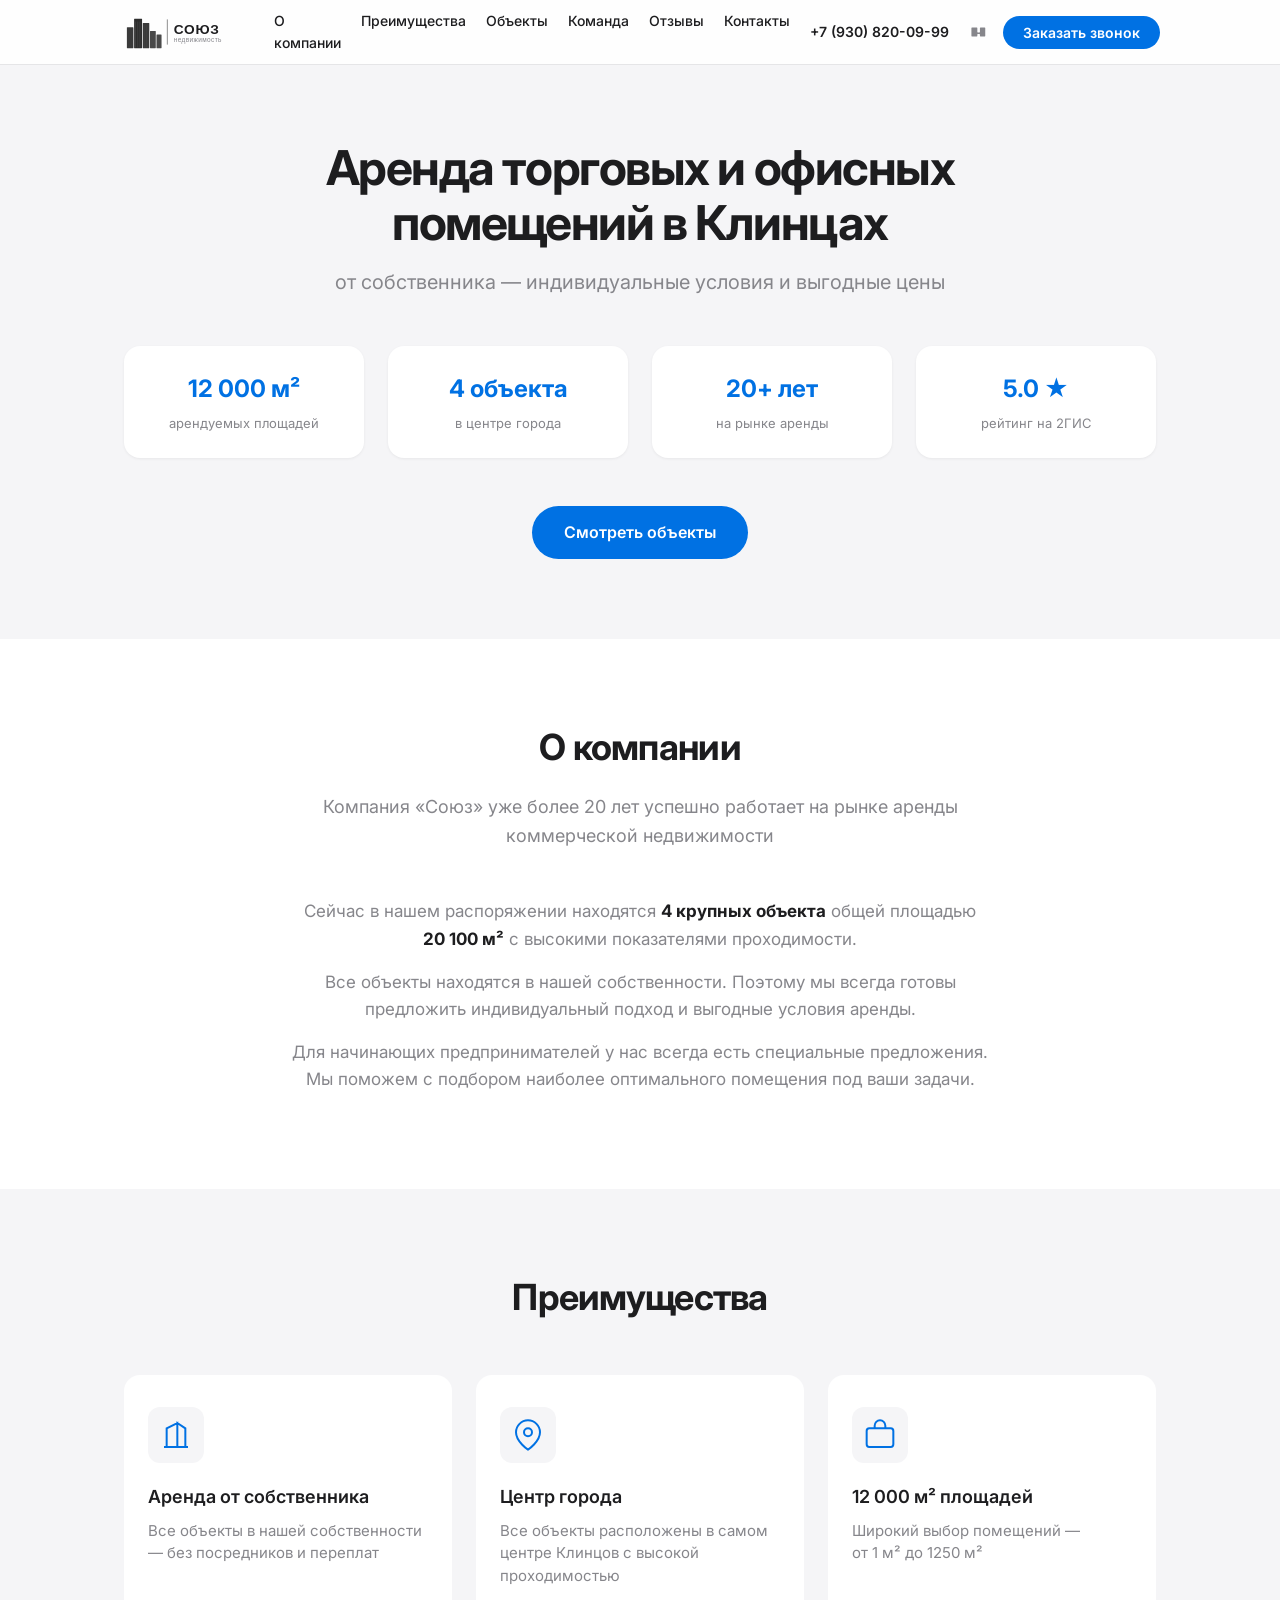
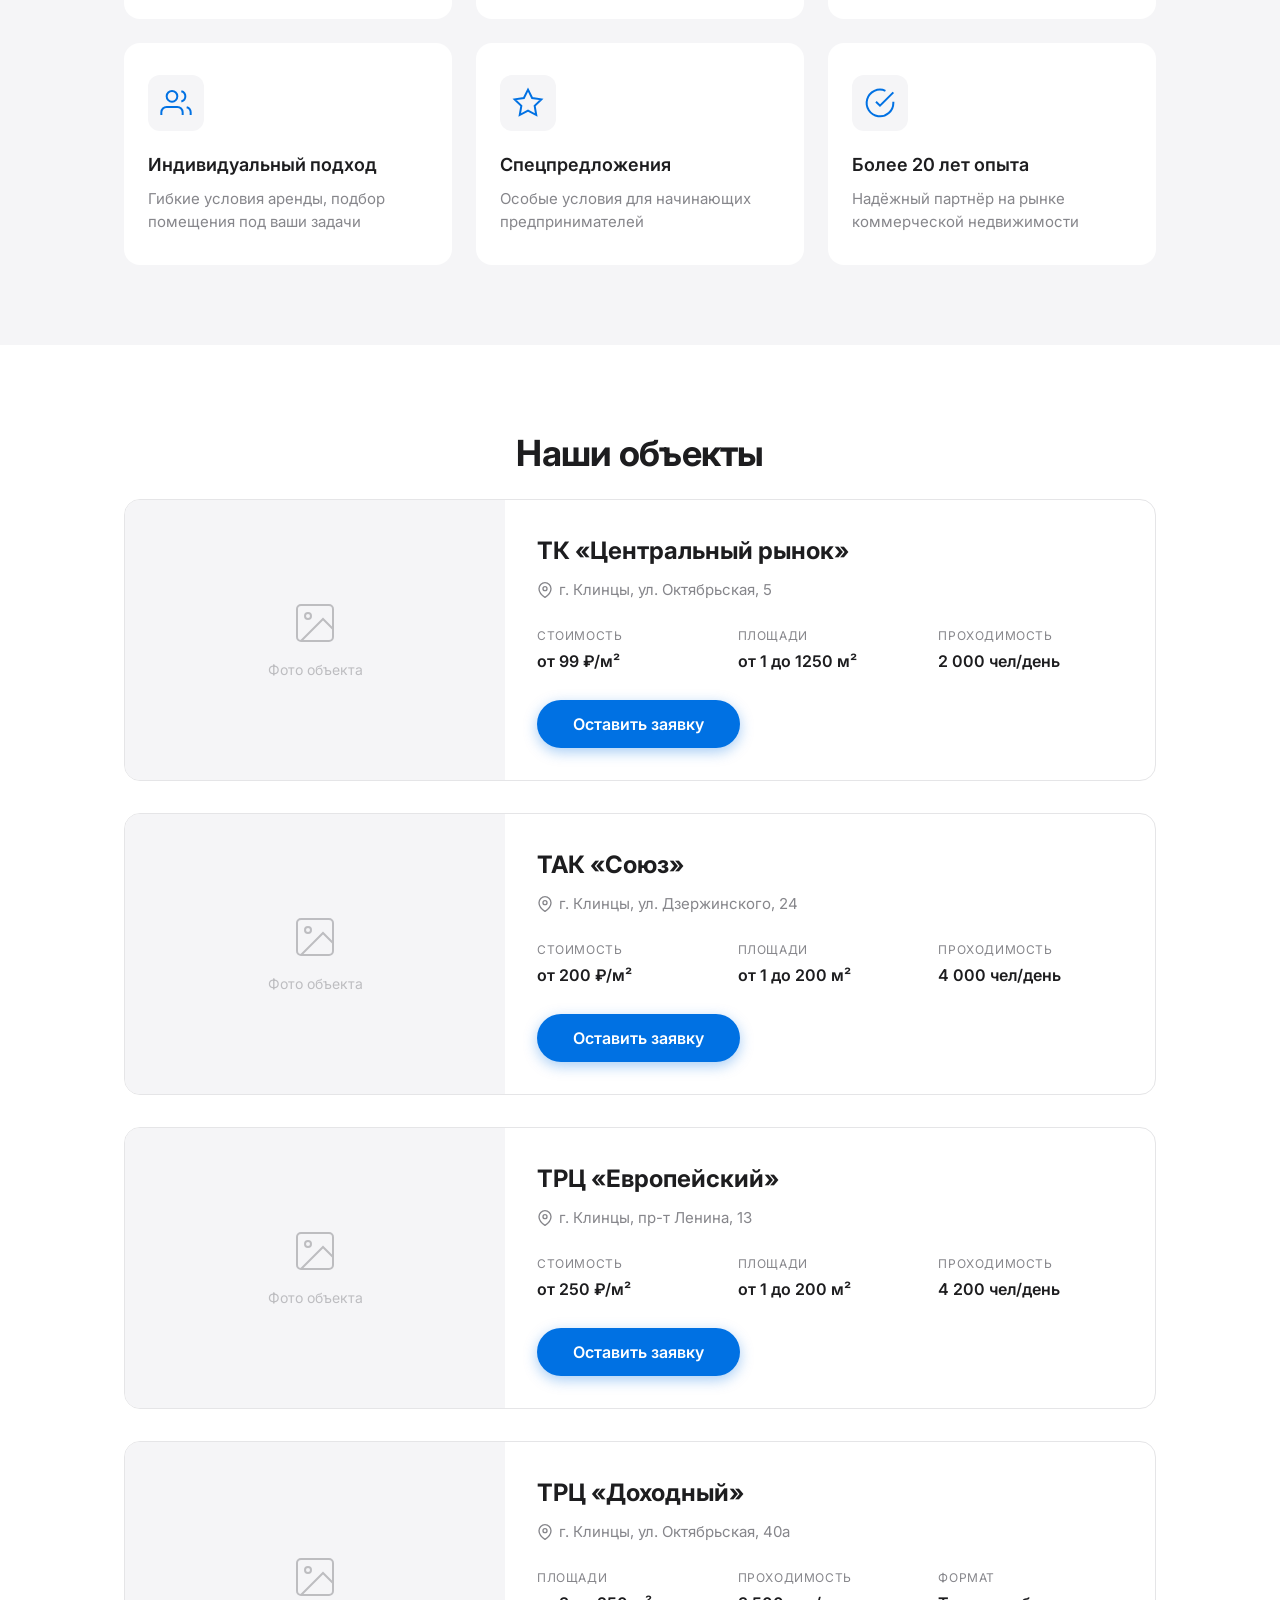
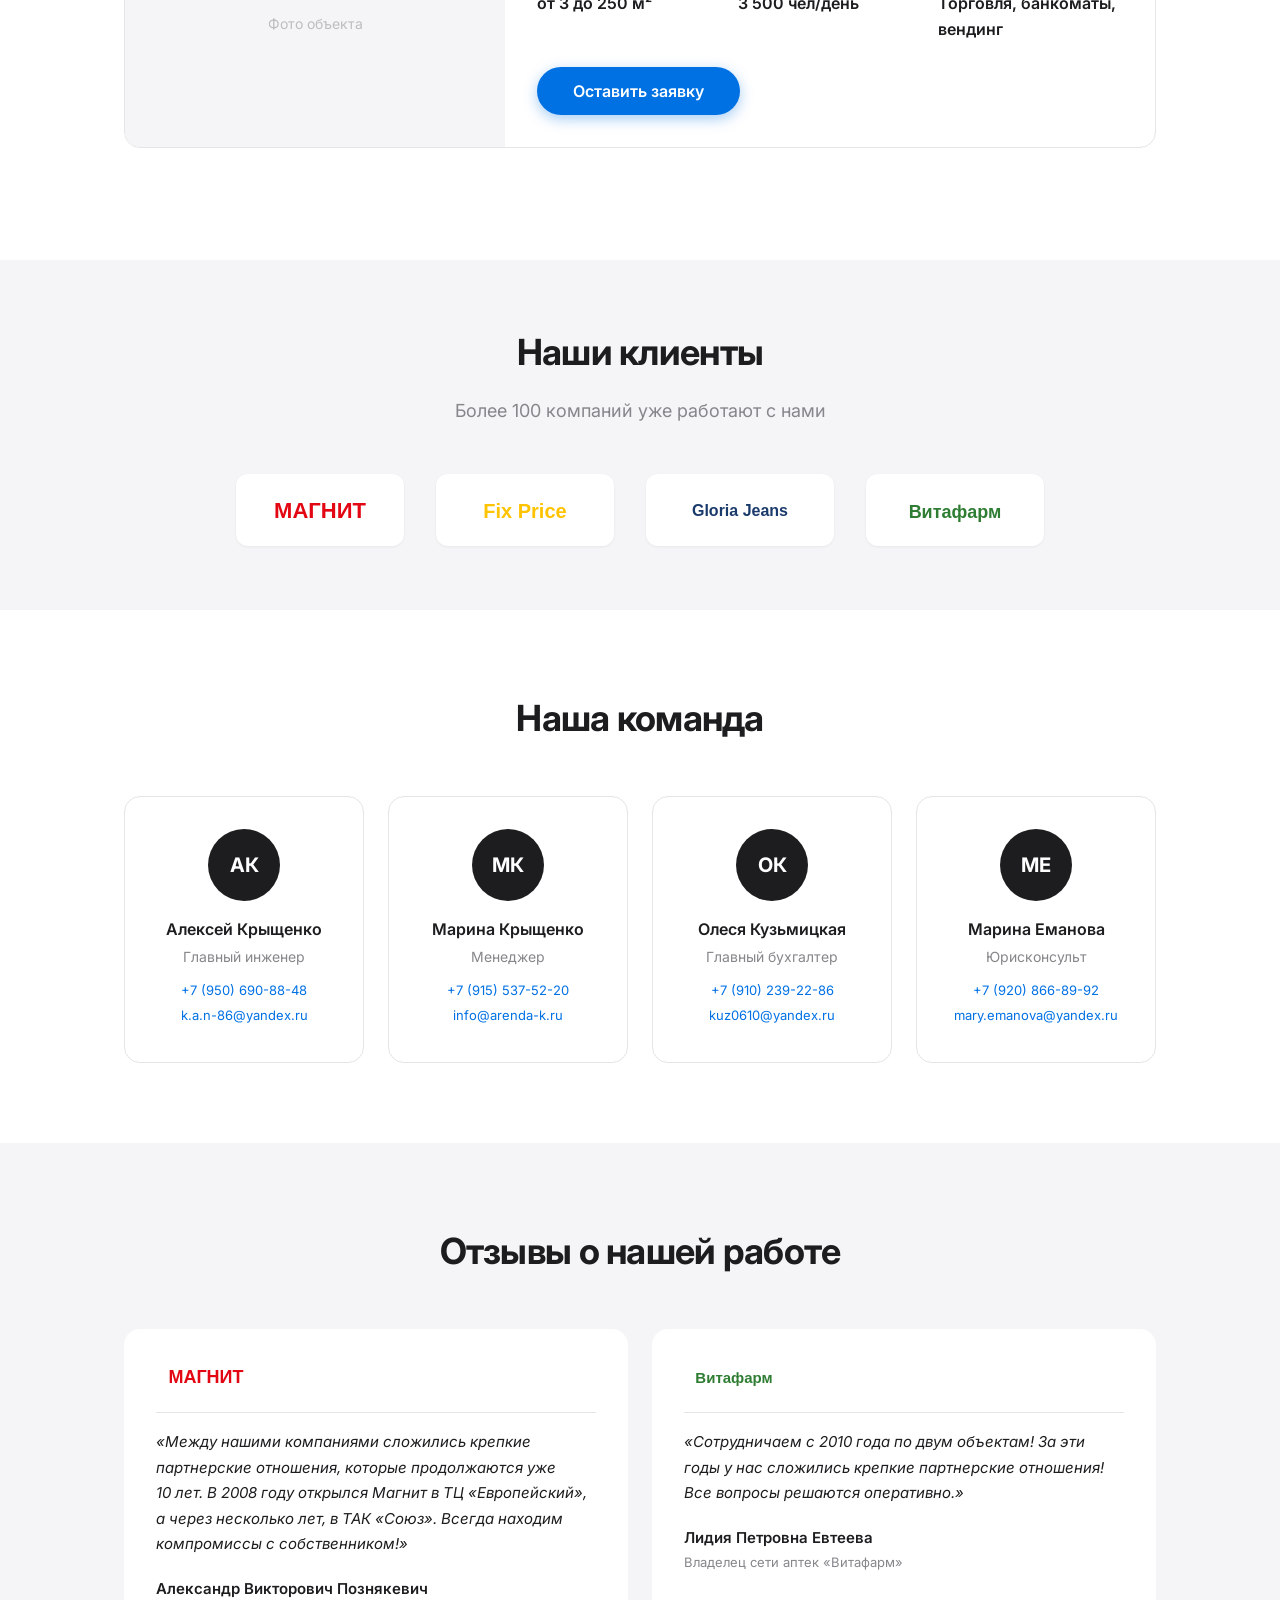
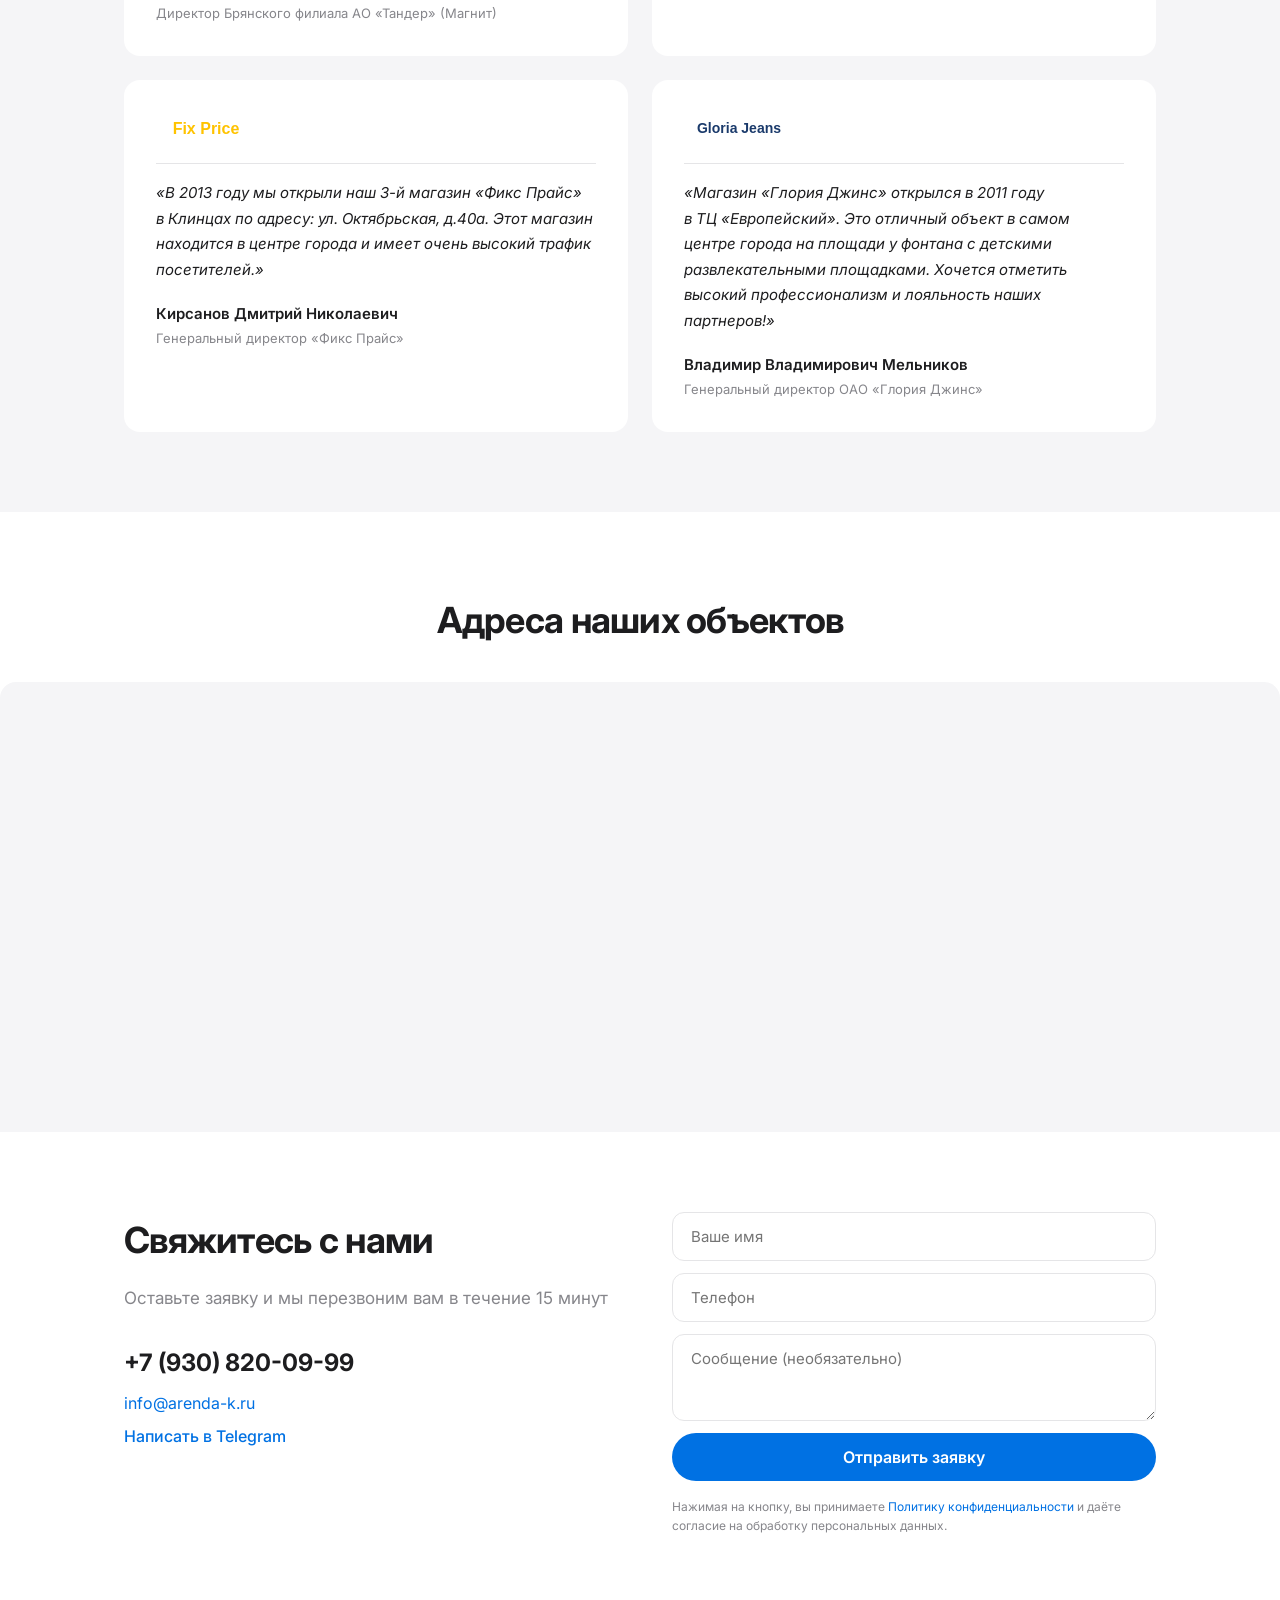
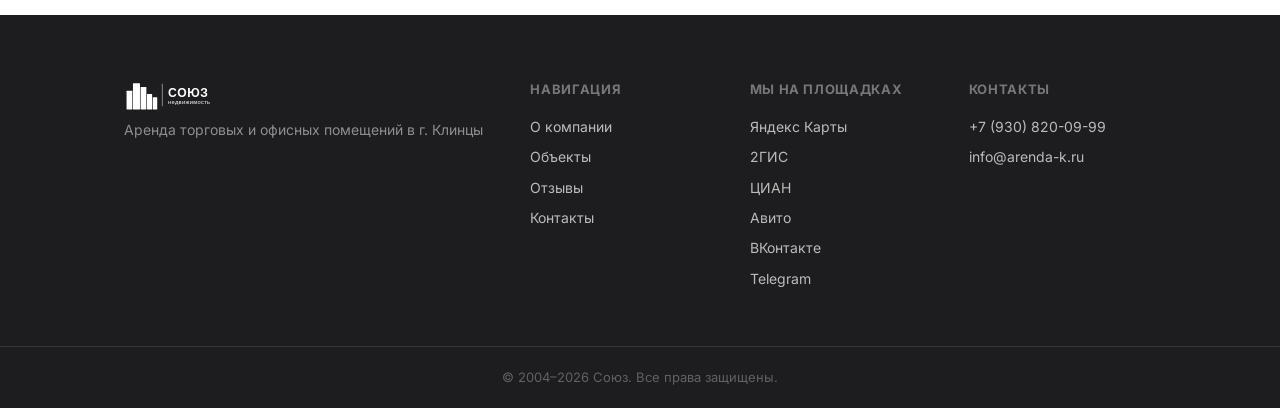
==== index.html @ e0d15d2a "Major update: logo, Apple blue theme, 20+ years, company logos, VK header - Replace text logo with S" ====
<!DOCTYPE html>
<html lang="ru">
<head>
    <meta charset="UTF-8">
    <meta name="viewport" content="width=device-width, initial-scale=1.0">
    <title>Союз — Аренда торговых и офисных помещений в Клинцах</title>
    <meta name="description" content="Аренда торговых и офисных помещений в Клинцах от собственника. 4 объекта в центре города, 12 000 м² площадей, более 20 лет на рынке. Индивидуальные условия.">
    <meta name="keywords" content="аренда помещений Клинцы, торговые площади Клинцы, офисные помещения Клинцы, аренда от собственника Клинцы, коммерческая недвижимость Клинцы, ТРЦ Европейский, ТАК Союз">
    <meta name="robots" content="index, follow">
    <link rel="canonical" href="https://arenda-klintsy.ru/">
    <meta name="geo.region" content="RU-BRY">
    <meta name="geo.placename" content="Клинцы">

    <!-- Open Graph -->
    <meta property="og:type" content="website">
    <meta property="og:title" content="Союз — Аренда торговых и офисных помещений в Клинцах">
    <meta property="og:description" content="Аренда торговых и офисных помещений от собственника. 4 объекта в центре Клинцов, 12 000 м² площадей.">
    <meta property="og:url" content="https://arenda-klintsy.ru/">
    <meta property="og:locale" content="ru_RU">
    <meta property="og:site_name" content="Союз">

    <!-- Yandex verification placeholder -->
    <!-- <meta name="yandex-verification" content="YOUR_CODE_HERE"> -->

    <!-- Fonts -->
    <link rel="preconnect" href="https://fonts.googleapis.com">
    <link rel="preconnect" href="https://fonts.gstatic.com" crossorigin>
    <link href="https://fonts.googleapis.com/css2?family=Inter:wght@400;500;600&display=swap" rel="stylesheet">

    <link rel="stylesheet" href="css/style.css">

    <!-- JSON-LD Structured Data -->
    <script type="application/ld+json">
    {
        "@context": "https://schema.org",
        "@type": "RealEstateAgent",
        "name": "Союз",
        "description": "Аренда торговых и офисных помещений в Клинцах от собственника. 4 объекта в центре города общей площадью 20 100 м².",
        "url": "https://arenda-klintsy.ru",
        "telephone": "+7-930-820-09-99",
        "email": "info@arenda-k.ru",
        "address": {
            "@type": "PostalAddress",
            "streetAddress": "ул. Дзержинского, 34",
            "addressLocality": "Клинцы",
            "addressRegion": "Брянская область",
            "postalCode": "243140",
            "addressCountry": "RU"
        },
        "geo": {
            "@type": "GeoCoordinates",
            "latitude": "52.758078",
            "longitude": "32.250803"
        },
        "openingHoursSpecification": {
            "@type": "OpeningHoursSpecification",
            "dayOfWeek": ["Monday", "Tuesday", "Wednesday", "Thursday", "Friday", "Saturday", "Sunday"],
            "opens": "09:00",
            "closes": "21:00"
        },
        "aggregateRating": {
            "@type": "AggregateRating",
            "ratingValue": "4.1",
            "reviewCount": "77",
            "bestRating": "5"
        },
        "sameAs": [
            "https://yandex.com/maps/org/soyuz/26201175291/",
            "https://2gis.ru/klincy/firm/70000001047998834",
            "https://www.cian.ru/company/18791894/",
            "https://vk.com/arenda_klintsy",
            "https://www.instagram.com/klintsy_shoping/",
            "https://t.me/arendaklintsy32"
        ],
        "areaServed": {
            "@type": "City",
            "name": "Клинцы"
        },
        "foundingDate": "2004",
        "numberOfEmployees": {
            "@type": "QuantitativeValue",
            "value": "4"
        }
    }
    </script>
    <script type="application/ld+json">
    [
        {
            "@context": "https://schema.org",
            "@type": "ShoppingCenter",
            "name": "ТК «Центральный рынок»",
            "address": {
                "@type": "PostalAddress",
                "streetAddress": "ул. Октябрьская, 5",
                "addressLocality": "Клинцы",
                "addressRegion": "Брянская область",
                "addressCountry": "RU"
            },
            "floorSize": {
                "@type": "QuantitativeValue",
                "value": "1250",
                "unitCode": "MTK"
            }
        },
        {
            "@context": "https://schema.org",
            "@type": "ShoppingCenter",
            "name": "ТАК «Союз»",
            "address": {
                "@type": "PostalAddress",
                "streetAddress": "ул. Дзержинского, 24",
                "addressLocality": "Клинцы",
                "addressRegion": "Брянская область",
                "addressCountry": "RU"
            },
            "floorSize": {
                "@type": "QuantitativeValue",
                "value": "200",
                "unitCode": "MTK"
            }
        },
        {
            "@context": "https://schema.org",
            "@type": "ShoppingCenter",
            "name": "ТРЦ «Европейский»",
            "address": {
                "@type": "PostalAddress",
                "streetAddress": "пр-т Ленина, 13",
                "addressLocality": "Клинцы",
                "addressRegion": "Брянская область",
                "addressCountry": "RU"
            },
            "floorSize": {
                "@type": "QuantitativeValue",
                "value": "200",
                "unitCode": "MTK"
            }
        },
        {
            "@context": "https://schema.org",
            "@type": "ShoppingCenter",
            "name": "ТРЦ «Доходный»",
            "address": {
                "@type": "PostalAddress",
                "streetAddress": "ул. Октябрьская, 40а",
                "addressLocality": "Клинцы",
                "addressRegion": "Брянская область",
                "addressCountry": "RU"
            }
        }
    ]
    </script>
    <script type="application/ld+json">
    {
        "@context": "https://schema.org",
        "@type": "ItemList",
        "name": "Отзывы клиентов Союз",
        "itemListElement": [
            {
                "@type": "Review",
                "author": {"@type": "Person", "name": "Александр Викторович Познякевич"},
                "reviewBody": "Между нашими компаниями сложились крепкие партнерские отношения, которые продолжаются уже 10 лет.",
                "itemReviewed": {"@type": "LocalBusiness", "name": "Союз"}
            },
            {
                "@type": "Review",
                "author": {"@type": "Person", "name": "Лидия Петровна Евтеева"},
                "reviewBody": "Сотрудничаем с 2010 года по двум объектам! За эти годы у нас сложились крепкие партнерские отношения!",
                "itemReviewed": {"@type": "LocalBusiness", "name": "Союз"}
            },
            {
                "@type": "Review",
                "author": {"@type": "Person", "name": "Кирсанов Дмитрий Николаевич"},
                "reviewBody": "Этот магазин находится в центре города и имеет очень высокий трафик посетителей.",
                "itemReviewed": {"@type": "LocalBusiness", "name": "Союз"}
            },
            {
                "@type": "Review",
                "author": {"@type": "Person", "name": "Владимир Владимирович Мельников"},
                "reviewBody": "Хочется отметить высокий профессионализм и лояльность наших партнеров!",
                "itemReviewed": {"@type": "LocalBusiness", "name": "Союз"}
            }
        ]
    }
    </script>
</head>
<body>

    <!-- Header -->
    <header class="header" id="header">
        <div class="container header__inner">
            <a href="#" class="header__logo">
                <img src="images/logo.svg" alt="Союз Недвижимость — аренда помещений в Клинцах" class="header__logo-img">
            </a>
            <nav class="header__nav" id="nav">
                <a href="#about" class="nav-link">О компании</a>
                <a href="#advantages" class="nav-link">Преимущества</a>
                <a href="#properties" class="nav-link">Объекты</a>
                <a href="#team" class="nav-link">Команда</a>
                <a href="#reviews" class="nav-link">Отзывы</a>
                <a href="#contact" class="nav-link">Контакты</a>
            </nav>
            <div class="header__actions">
                <a href="tel:+79308200999" class="header__phone">+7 (930) 820-09-99</a>
                <a href="https://vk.com/arenda_klintsy" target="_blank" rel="noopener" class="header__social" aria-label="ВКонтакте">
                    <svg width="22" height="22" viewBox="0 0 24 24" fill="currentColor"><path d="M21.547 7H16.86c-.312 0-.577.237-.577.547v4.456c0 .31-.238.547-.548.547h-1.734c-.31 0-.548-.237-.548-.547V7.547c0-.31-.236-.547-.547-.547H7.547C7.236 7 7 7.237 7 7.547v8.906c0 .31.236.547.547.547h5.36c.31 0 .547-.237.547-.547v-1.734c0-.31.238-.548.548-.548h1.734c.31 0 .548.238.548.548v1.734c0 .31.237.547.547.547h4.716c.31 0 .547-.237.547-.547V7.547c0-.31-.237-.547-.547-.547z"/></svg>
                </a>
                <button class="btn btn--primary btn--sm" id="callbackBtn">Заказать звонок</button>
            </div>
            <button class="header__burger" id="burger" aria-label="Меню">
                <span></span>
                <span></span>
                <span></span>
            </button>
        </div>
    </header>

    <!-- Hero -->
    <section class="hero">
        <div class="container">
            <h1 class="hero__title">Аренда торговых и&nbsp;офисных помещений в&nbsp;Клинцах</h1>
            <p class="hero__subtitle">от собственника — индивидуальные условия и&nbsp;выгодные цены</p>
            <div class="hero__stats">
                <div class="stat">
                    <span class="stat__value">12 000 м²</span>
                    <span class="stat__label">арендуемых площадей</span>
                </div>
                <div class="stat">
                    <span class="stat__value">4 объекта</span>
                    <span class="stat__label">в центре города</span>
                </div>
                <div class="stat">
                    <span class="stat__value">20+ лет</span>
                    <span class="stat__label">на рынке аренды</span>
                </div>
                <div class="stat">
                    <span class="stat__value">5.0 ★</span>
                    <span class="stat__label">рейтинг на 2ГИС</span>
                </div>
            </div>
            <a href="#properties" class="btn btn--primary btn--lg">Смотреть объекты</a>
        </div>
    </section>

    <!-- About -->
    <section class="about" id="about">
        <div class="container">
            <div class="section-header">
                <h2 class="section-title">О компании</h2>
                <p class="section-subtitle">Компания «Союз» уже более 20&nbsp;лет успешно работает на&nbsp;рынке аренды коммерческой недвижимости</p>
            </div>
            <div class="about__content">
                <div class="about__text">
                    <p>Сейчас в&nbsp;нашем распоряжении находятся <strong>4&nbsp;крупных объекта</strong> общей площадью <strong>20&nbsp;100&nbsp;м²</strong> с&nbsp;высокими показателями проходимости.</p>
                    <p>Все объекты находятся в&nbsp;нашей собственности. Поэтому мы&nbsp;всегда готовы предложить индивидуальный подход и&nbsp;выгодные условия аренды.</p>
                    <p>Для начинающих предпринимателей у&nbsp;нас всегда есть специальные предложения. Мы&nbsp;поможем с&nbsp;подбором наиболее оптимального помещения под ваши задачи.</p>
                </div>
            </div>
        </div>
    </section>

    <!-- Advantages -->
    <section class="advantages" id="advantages">
        <div class="container">
            <h2 class="section-title">Преимущества</h2>
            <div class="advantages__grid">
                <div class="advantage-card fade-in">
                    <div class="advantage-card__icon">
                        <svg width="32" height="32" viewBox="0 0 24 24" fill="none" stroke="currentColor" stroke-width="1.5"><path d="M3 21h18M5 21V7l8-4v18M13 21V3l6 4v14M9 9h.01M9 13h.01M9 17h.01M17 9h.01M17 13h.01M17 17h.01"/></svg>
                    </div>
                    <h3>Аренда от собственника</h3>
                    <p>Все объекты в&nbsp;нашей собственности — без&nbsp;посредников и&nbsp;переплат</p>
                </div>
                <div class="advantage-card fade-in">
                    <div class="advantage-card__icon">
                        <svg width="32" height="32" viewBox="0 0 24 24" fill="none" stroke="currentColor" stroke-width="1.5"><path d="M21 10c0 7-9 13-9 13s-9-6-9-13a9 9 0 0118 0z"/><circle cx="12" cy="10" r="3"/></svg>
                    </div>
                    <h3>Центр города</h3>
                    <p>Все объекты расположены в&nbsp;самом центре Клинцов с&nbsp;высокой проходимостью</p>
                </div>
                <div class="advantage-card fade-in">
                    <div class="advantage-card__icon">
                        <svg width="32" height="32" viewBox="0 0 24 24" fill="none" stroke="currentColor" stroke-width="1.5"><rect x="2" y="7" width="20" height="14" rx="2"/><path d="M16 7V5a4 4 0 00-8 0v2"/></svg>
                    </div>
                    <h3>12 000 м² площадей</h3>
                    <p>Широкий выбор помещений — от&nbsp;1&nbsp;м² до&nbsp;1250&nbsp;м²</p>
                </div>
                <div class="advantage-card fade-in">
                    <div class="advantage-card__icon">
                        <svg width="32" height="32" viewBox="0 0 24 24" fill="none" stroke="currentColor" stroke-width="1.5"><path d="M17 21v-2a4 4 0 00-4-4H5a4 4 0 00-4 4v2"/><circle cx="9" cy="7" r="4"/><path d="M23 21v-2a4 4 0 00-3-3.87M16 3.13a4 4 0 010 7.75"/></svg>
                    </div>
                    <h3>Индивидуальный подход</h3>
                    <p>Гибкие условия аренды, подбор помещения под ваши задачи</p>
                </div>
                <div class="advantage-card fade-in">
                    <div class="advantage-card__icon">
                        <svg width="32" height="32" viewBox="0 0 24 24" fill="none" stroke="currentColor" stroke-width="1.5"><path d="M12 2l3.09 6.26L22 9.27l-5 4.87 1.18 6.88L12 17.77l-6.18 3.25L7 14.14 2 9.27l6.91-1.01L12 2z"/></svg>
                    </div>
                    <h3>Спецпредложения</h3>
                    <p>Особые условия для начинающих предпринимателей</p>
                </div>
                <div class="advantage-card fade-in">
                    <div class="advantage-card__icon">
                        <svg width="32" height="32" viewBox="0 0 24 24" fill="none" stroke="currentColor" stroke-width="1.5"><path d="M22 11.08V12a10 10 0 11-5.93-9.14"/><polyline points="22 4 12 14.01 9 11.01"/></svg>
                    </div>
                    <h3>Более 20 лет опыта</h3>
                    <p>Надёжный партнёр на&nbsp;рынке коммерческой недвижимости</p>
                </div>
            </div>
        </div>
    </section>

    <!-- Properties -->
    <section class="properties" id="properties">
        <div class="container">
            <h2 class="section-title">Наши объекты</h2>

            <!-- Property 1 -->
            <article class="property-card fade-in">
                <div class="property-card__image">
                    <div class="property-card__placeholder">
                        <svg width="48" height="48" viewBox="0 0 24 24" fill="none" stroke="currentColor" stroke-width="1"><rect x="3" y="3" width="18" height="18" rx="2"/><circle cx="8.5" cy="8.5" r="1.5"/><path d="M21 15l-5-5L5 21"/></svg>
                        <span>Фото объекта</span>
                    </div>
                </div>
                <div class="property-card__info">
                    <h3 class="property-card__name">ТК «Центральный рынок»</h3>
                    <p class="property-card__address">
                        <svg width="16" height="16" viewBox="0 0 24 24" fill="none" stroke="currentColor" stroke-width="2"><path d="M21 10c0 7-9 13-9 13s-9-6-9-13a9 9 0 0118 0z"/><circle cx="12" cy="10" r="3"/></svg>
                        г. Клинцы, ул. Октябрьская, 5
                    </p>
                    <div class="property-card__details">
                        <div class="detail">
                            <span class="detail__label">Стоимость</span>
                            <span class="detail__value">от 99 ₽/м²</span>
                        </div>
                        <div class="detail">
                            <span class="detail__label">Площади</span>
                            <span class="detail__value">от 1 до 1250 м²</span>
                        </div>
                        <div class="detail">
                            <span class="detail__label">Проходимость</span>
                            <span class="detail__value">2 000 чел/день</span>
                        </div>
                    </div>
                    <button class="btn btn--primary property-card__btn" data-property="ТК «Центральный рынок»">Оставить заявку</button>
                </div>
            </article>

            <!-- Property 2 -->
            <article class="property-card fade-in">
                <div class="property-card__image">
                    <div class="property-card__placeholder">
                        <svg width="48" height="48" viewBox="0 0 24 24" fill="none" stroke="currentColor" stroke-width="1"><rect x="3" y="3" width="18" height="18" rx="2"/><circle cx="8.5" cy="8.5" r="1.5"/><path d="M21 15l-5-5L5 21"/></svg>
                        <span>Фото объекта</span>
                    </div>
                </div>
                <div class="property-card__info">
                    <h3 class="property-card__name">ТАК «Союз»</h3>
                    <p class="property-card__address">
                        <svg width="16" height="16" viewBox="0 0 24 24" fill="none" stroke="currentColor" stroke-width="2"><path d="M21 10c0 7-9 13-9 13s-9-6-9-13a9 9 0 0118 0z"/><circle cx="12" cy="10" r="3"/></svg>
                        г. Клинцы, ул. Дзержинского, 24
                    </p>
                    <div class="property-card__details">
                        <div class="detail">
                            <span class="detail__label">Стоимость</span>
                            <span class="detail__value">от 200 ₽/м²</span>
                        </div>
                        <div class="detail">
                            <span class="detail__label">Площади</span>
                            <span class="detail__value">от 1 до 200 м²</span>
                        </div>
                        <div class="detail">
                            <span class="detail__label">Проходимость</span>
                            <span class="detail__value">4 000 чел/день</span>
                        </div>
                    </div>
                    <button class="btn btn--primary property-card__btn" data-property="ТАК «Союз»">Оставить заявку</button>
                </div>
            </article>

            <!-- Property 3 -->
            <article class="property-card fade-in">
                <div class="property-card__image">
                    <div class="property-card__placeholder">
                        <svg width="48" height="48" viewBox="0 0 24 24" fill="none" stroke="currentColor" stroke-width="1"><rect x="3" y="3" width="18" height="18" rx="2"/><circle cx="8.5" cy="8.5" r="1.5"/><path d="M21 15l-5-5L5 21"/></svg>
                        <span>Фото объекта</span>
                    </div>
                </div>
                <div class="property-card__info">
                    <h3 class="property-card__name">ТРЦ «Европейский»</h3>
                    <p class="property-card__address">
                        <svg width="16" height="16" viewBox="0 0 24 24" fill="none" stroke="currentColor" stroke-width="2"><path d="M21 10c0 7-9 13-9 13s-9-6-9-13a9 9 0 0118 0z"/><circle cx="12" cy="10" r="3"/></svg>
                        г. Клинцы, пр-т Ленина, 13
                    </p>
                    <div class="property-card__details">
                        <div class="detail">
                            <span class="detail__label">Стоимость</span>
                            <span class="detail__value">от 250 ₽/м²</span>
                        </div>
                        <div class="detail">
                            <span class="detail__label">Площади</span>
                            <span class="detail__value">от 1 до 200 м²</span>
                        </div>
                        <div class="detail">
                            <span class="detail__label">Проходимость</span>
                            <span class="detail__value">4 200 чел/день</span>
                        </div>
                    </div>
                    <button class="btn btn--primary property-card__btn" data-property="ТРЦ «Европейский»">Оставить заявку</button>
                </div>
            </article>

            <!-- Property 4 -->
            <article class="property-card fade-in">
                <div class="property-card__image">
                    <div class="property-card__placeholder">
                        <svg width="48" height="48" viewBox="0 0 24 24" fill="none" stroke="currentColor" stroke-width="1"><rect x="3" y="3" width="18" height="18" rx="2"/><circle cx="8.5" cy="8.5" r="1.5"/><path d="M21 15l-5-5L5 21"/></svg>
                        <span>Фото объекта</span>
                    </div>
                </div>
                <div class="property-card__info">
                    <h3 class="property-card__name">ТРЦ «Доходный»</h3>
                    <p class="property-card__address">
                        <svg width="16" height="16" viewBox="0 0 24 24" fill="none" stroke="currentColor" stroke-width="2"><path d="M21 10c0 7-9 13-9 13s-9-6-9-13a9 9 0 0118 0z"/><circle cx="12" cy="10" r="3"/></svg>
                        г. Клинцы, ул. Октябрьская, 40а
                    </p>
                    <div class="property-card__details">
                        <div class="detail">
                            <span class="detail__label">Площади</span>
                            <span class="detail__value">от 3 до 250 м²</span>
                        </div>
                        <div class="detail">
                            <span class="detail__label">Проходимость</span>
                            <span class="detail__value">3 500 чел/день</span>
                        </div>
                        <div class="detail">
                            <span class="detail__label">Формат</span>
                            <span class="detail__value">Торговля, банкоматы, вендинг</span>
                        </div>
                    </div>
                    <button class="btn btn--primary property-card__btn" data-property="ТРЦ «Доходный»">Оставить заявку</button>
                </div>
            </article>
        </div>
    </section>

    <!-- Clients -->
    <section class="clients">
        <div class="container">
            <h2 class="section-title">Наши клиенты</h2>
            <p class="section-subtitle">Более 100 компаний уже работают с нами</p>
            <div class="clients__logos">
                <div class="client-logo client-logo--magnit">
                    <svg viewBox="0 0 120 40" width="120" height="40"><text x="60" y="28" text-anchor="middle" font-family="Arial, sans-serif" font-size="22" font-weight="900" fill="#e30613">МАГНИТ</text></svg>
                </div>
                <div class="client-logo client-logo--fixprice">
                    <svg viewBox="0 0 130 40" width="130" height="40"><text x="65" y="28" text-anchor="middle" font-family="Arial, sans-serif" font-size="20" font-weight="900" fill="#ffc300">Fix Price</text></svg>
                </div>
                <div class="client-logo client-logo--gloria">
                    <svg viewBox="0 0 140 40" width="140" height="40"><text x="70" y="26" text-anchor="middle" font-family="Arial, sans-serif" font-size="16" font-weight="700" fill="#1a3a6b">Gloria Jeans</text></svg>
                </div>
                <div class="client-logo client-logo--vitafarm">
                    <svg viewBox="0 0 130 40" width="130" height="40"><text x="65" y="28" text-anchor="middle" font-family="Arial, sans-serif" font-size="18" font-weight="700" fill="#2e7d32">Витафарм</text></svg>
                </div>
            </div>
        </div>
    </section>

    <!-- Team -->
    <section class="team" id="team">
        <div class="container">
            <h2 class="section-title">Наша команда</h2>
            <div class="team__grid">
                <div class="team-card fade-in">
                    <div class="team-card__avatar">АК</div>
                    <h3 class="team-card__name">Алексей Крыщенко</h3>
                    <p class="team-card__role">Главный инженер</p>
                    <a href="tel:+79506908848" class="team-card__phone">+7 (950) 690-88-48</a>
                    <a href="mailto:k.a.n-86@yandex.ru" class="team-card__email">k.a.n-86@yandex.ru</a>
                </div>
                <div class="team-card fade-in">
                    <div class="team-card__avatar">МК</div>
                    <h3 class="team-card__name">Марина Крыщенко</h3>
                    <p class="team-card__role">Менеджер</p>
                    <a href="tel:+79155375220" class="team-card__phone">+7 (915) 537-52-20</a>
                    <a href="mailto:info@arenda-k.ru" class="team-card__email">info@arenda-k.ru</a>
                </div>
                <div class="team-card fade-in">
                    <div class="team-card__avatar">ОК</div>
                    <h3 class="team-card__name">Олеся Кузьмицкая</h3>
                    <p class="team-card__role">Главный бухгалтер</p>
                    <a href="tel:+79102392286" class="team-card__phone">+7 (910) 239-22-86</a>
                    <a href="mailto:kuz0610@yandex.ru" class="team-card__email">kuz0610@yandex.ru</a>
                </div>
                <div class="team-card fade-in">
                    <div class="team-card__avatar">МЕ</div>
                    <h3 class="team-card__name">Марина Еманова</h3>
                    <p class="team-card__role">Юрисконсульт</p>
                    <a href="tel:+79208668992" class="team-card__phone">+7 (920) 866-89-92</a>
                    <a href="mailto:mary.emanova@yandex.ru" class="team-card__email">mary.emanova@yandex.ru</a>
                </div>
            </div>
        </div>
    </section>

    <!-- Reviews -->
    <section class="reviews" id="reviews">
        <div class="container">
            <h2 class="section-title">Отзывы о нашей работе</h2>
            <div class="reviews__grid">
                <blockquote class="review-card fade-in">
                    <div class="review-card__company">
                        <svg viewBox="0 0 100 28" width="100" height="28"><text x="50" y="22" text-anchor="middle" font-family="Arial, sans-serif" font-size="18" font-weight="900" fill="#e30613">МАГНИТ</text></svg>
                    </div>
                    <p class="review-card__text">&laquo;Между нашими компаниями сложились крепкие партнерские отношения, которые продолжаются уже 10&nbsp;лет. В&nbsp;2008&nbsp;году открылся Магнит в&nbsp;ТЦ&nbsp;«Европейский», а&nbsp;через несколько лет, в&nbsp;ТАК&nbsp;«Союз». Всегда находим компромиссы с&nbsp;собственником!&raquo;</p>
                    <footer class="review-card__author">
                        <cite class="review-card__name">Александр Викторович Познякевич</cite>
                        <span class="review-card__position">Директор Брянского филиала АО «Тандер» (Магнит)</span>
                    </footer>
                </blockquote>
                <blockquote class="review-card fade-in">
                    <div class="review-card__company">
                        <svg viewBox="0 0 100 28" width="100" height="28"><text x="50" y="22" text-anchor="middle" font-family="Arial, sans-serif" font-size="15" font-weight="700" fill="#2e7d32">Витафарм</text></svg>
                    </div>
                    <p class="review-card__text">&laquo;Сотрудничаем с&nbsp;2010&nbsp;года по&nbsp;двум объектам! За&nbsp;эти годы у&nbsp;нас сложились крепкие партнерские отношения! Все вопросы решаются оперативно.&raquo;</p>
                    <footer class="review-card__author">
                        <cite class="review-card__name">Лидия Петровна Евтеева</cite>
                        <span class="review-card__position">Владелец сети аптек «Витафарм»</span>
                    </footer>
                </blockquote>
                <blockquote class="review-card fade-in">
                    <div class="review-card__company">
                        <svg viewBox="0 0 100 28" width="100" height="28"><text x="50" y="22" text-anchor="middle" font-family="Arial, sans-serif" font-size="16" font-weight="900" fill="#ffc300">Fix Price</text></svg>
                    </div>
                    <p class="review-card__text">&laquo;В&nbsp;2013&nbsp;году мы&nbsp;открыли наш 3-й магазин «Фикс Прайс» в&nbsp;Клинцах по&nbsp;адресу: ул.&nbsp;Октябрьская, д.40а. Этот магазин находится в&nbsp;центре города и&nbsp;имеет очень высокий трафик посетителей.&raquo;</p>
                    <footer class="review-card__author">
                        <cite class="review-card__name">Кирсанов Дмитрий Николаевич</cite>
                        <span class="review-card__position">Генеральный директор «Фикс Прайс»</span>
                    </footer>
                </blockquote>
                <blockquote class="review-card fade-in">
                    <div class="review-card__company">
                        <svg viewBox="0 0 110 28" width="110" height="28"><text x="55" y="21" text-anchor="middle" font-family="Arial, sans-serif" font-size="14" font-weight="700" fill="#1a3a6b">Gloria Jeans</text></svg>
                    </div>
                    <p class="review-card__text">&laquo;Магазин «Глория Джинс» открылся в&nbsp;2011&nbsp;году в&nbsp;ТЦ&nbsp;«Европейский». Это отличный объект в&nbsp;самом центре города на&nbsp;площади у&nbsp;фонтана с&nbsp;детскими развлекательными площадками. Хочется отметить высокий профессионализм и&nbsp;лояльность наших партнеров!&raquo;</p>
                    <footer class="review-card__author">
                        <cite class="review-card__name">Владимир Владимирович Мельников</cite>
                        <span class="review-card__position">Генеральный директор ОАО «Глория Джинс»</span>
                    </footer>
                </blockquote>
            </div>
        </div>
    </section>

    <!-- Map -->
    <section class="map" id="map">
        <div class="container">
            <h2 class="section-title">Адреса наших объектов</h2>
        </div>
        <div class="map__embed">
            <iframe src="https://yandex.ru/map-widget/v1/?ll=32.2396%2C52.7545&z=15&l=map&pt=32.2343,52.7573,pm2blm1~32.2508,52.7581,pm2blm2~32.2377,52.7515,pm2blm3~32.2343,52.7556,pm2blm4" width="100%" height="450" frameborder="0" allowfullscreen loading="lazy" title="Карта объектов компании Союз в Клинцах"></iframe>
        </div>
    </section>

    <!-- Contact / Callback Form -->
    <section class="contact" id="contact">
        <div class="container">
            <div class="contact__inner">
                <div class="contact__info">
                    <h2 class="section-title section-title--left">Свяжитесь с&nbsp;нами</h2>
                    <p>Оставьте заявку и&nbsp;мы&nbsp;перезвоним вам в&nbsp;течение 15&nbsp;минут</p>
                    <div class="contact__details">
                        <a href="tel:+79308200999" class="contact__phone">+7 (930) 820-09-99</a>
                        <a href="mailto:info@arenda-k.ru" class="contact__email">info@arenda-k.ru</a>
                        <a href="https://t.me/arendaklintsy32" target="_blank" rel="noopener" class="contact__tg">Написать в Telegram</a>
                    </div>
                </div>
                <form class="contact__form" id="contactForm">
                    <input type="text" name="name" placeholder="Ваше имя" required class="input">
                    <input type="tel" name="phone" placeholder="Телефон" required class="input">
                    <input type="hidden" name="property" id="formProperty" value="">
                    <textarea name="message" placeholder="Сообщение (необязательно)" rows="3" class="input input--textarea"></textarea>
                    <button type="submit" class="btn btn--primary btn--lg btn--full">Отправить заявку</button>
                    <p class="contact__privacy">Нажимая на&nbsp;кнопку, вы&nbsp;принимаете <a href="#">Политику конфиденциальности</a> и&nbsp;даёте согласие на&nbsp;обработку персональных данных.</p>
                </form>
            </div>
        </div>
    </section>

    <!-- Footer -->
    <footer class="footer">
        <div class="container footer__inner">
            <div class="footer__company">
                <img src="images/logo.svg" alt="Союз Недвижимость" class="footer__logo-img">
                <p>Аренда торговых и&nbsp;офисных помещений в&nbsp;г.&nbsp;Клинцы</p>
            </div>
            <div class="footer__links">
                <h4>Навигация</h4>
                <a href="#about">О компании</a>
                <a href="#properties">Объекты</a>
                <a href="#reviews">Отзывы</a>
                <a href="#contact">Контакты</a>
            </div>
            <div class="footer__platforms">
                <h4>Мы на площадках</h4>
                <a href="https://yandex.com/maps/org/soyuz/26201175291/" target="_blank" rel="noopener">Яндекс Карты</a>
                <a href="https://2gis.ru/klincy/firm/70000001047998834" target="_blank" rel="noopener">2ГИС</a>
                <a href="https://www.cian.ru/company/18791894/" target="_blank" rel="noopener">ЦИАН</a>
                <a href="https://www.avito.ru/brands/i46334220/all/kommercheskaya_nedvizhimost?gdlkerfdnwq=101&page_from=from_item_card&iid=8008930392&sellerId=ad1a329158d3c7d6ffb4b693c0ae8358" target="_blank" rel="noopener">Авито</a>
                <a href="https://vk.com/arenda_klintsy" target="_blank" rel="noopener">ВКонтакте</a>
                <a href="https://t.me/arendaklintsy32" target="_blank" rel="noopener">Telegram</a>
            </div>
            <div class="footer__contacts">
                <h4>Контакты</h4>
                <a href="tel:+79308200999">+7 (930) 820-09-99</a>
                <a href="mailto:info@arenda-k.ru">info@arenda-k.ru</a>
            </div>
        </div>
        <div class="footer__bottom">
            <div class="container">
                <p>&copy; 2004&ndash;2026 Союз. Все права защищены.</p>
            </div>
        </div>
    </footer>

    <!-- Callback Modal -->
    <div class="modal" id="callbackModal">
        <div class="modal__overlay"></div>
        <div class="modal__content">
            <button class="modal__close" aria-label="Закрыть">&times;</button>
            <h3>Заказать звонок</h3>
            <p>Оставьте номер и&nbsp;мы&nbsp;перезвоним</p>
            <form id="callbackForm">
                <input type="text" name="name" placeholder="Ваше имя" required class="input">
                <input type="tel" name="phone" placeholder="Телефон" required class="input">
                <button type="submit" class="btn btn--primary btn--full">Перезвоните мне</button>
            </form>
            <div class="form-success" id="callbackSuccess" hidden>
                <p>Спасибо! Мы перезвоним вам в ближайшее время.</p>
            </div>
        </div>
    </div>

    <!-- Success message for contact form -->
    <div class="form-success" id="contactSuccess" hidden>
        <p>Спасибо! Ваша заявка отправлена. Мы свяжемся с вами в ближайшее время.</p>
    </div>

    <script src="js/main.js"></script>
</body>
</html>
---- css/style.css ----
/* === Reset & Base === */
*, *::before, *::after {
    margin: 0;
    padding: 0;
    box-sizing: border-box;
}

:root {
    --color-bg: #ffffff;
    --color-text: #1d1d1f;
    --color-text-secondary: #86868b;
    --color-bg-secondary: #f5f5f7;
    --color-accent: #0071e3;
    --color-accent-hover: #0077ED;
    --color-border: #e5e5e7;
    --font-body: 'Inter', -apple-system, BlinkMacSystemFont, 'Segoe UI', sans-serif;
    --radius-sm: 8px;
    --radius-md: 12px;
    --radius-lg: 16px;
    --radius-xl: 24px;
    --shadow-sm: 0 1px 3px rgba(0,0,0,0.06);
    --shadow-md: 0 4px 12px rgba(0,0,0,0.08);
    --shadow-lg: 0 8px 30px rgba(0,0,0,0.1);
    --transition: 0.3s ease;
}

html {
    scroll-behavior: smooth;
    -webkit-text-size-adjust: 100%;
}

body {
    font-family: var(--font-body);
    font-size: 16px;
    line-height: 1.6;
    color: var(--color-text);
    background: var(--color-bg);
    -webkit-font-smoothing: antialiased;
}

img {
    max-width: 100%;
    height: auto;
    display: block;
}

a {
    color: var(--color-accent);
    text-decoration: none;
    transition: color var(--transition);
}

a:hover {
    color: var(--color-accent-hover);
}

/* === Container === */
.container {
    max-width: 1080px;
    margin: 0 auto;
    padding: 0 24px;
}

/* === Typography === */
.section-title {
    font-size: 36px;
    font-weight: 700;
    letter-spacing: -0.02em;
    text-align: center;
    margin-bottom: 16px;
}

.section-title--left {
    text-align: left;
}

.section-subtitle {
    font-size: 18px;
    color: var(--color-text-secondary);
    text-align: center;
    max-width: 640px;
    margin: 0 auto 48px;
}

/* === Buttons === */
.btn {
    display: inline-flex;
    align-items: center;
    justify-content: center;
    font-family: var(--font-body);
    font-weight: 600;
    border: none;
    cursor: pointer;
    border-radius: 100px;
    transition: all var(--transition);
    text-decoration: none;
}

.btn--primary {
    background: var(--color-accent);
    color: #fff;
}

.btn--primary:hover {
    background: var(--color-accent-hover);
    color: #fff;
    transform: translateY(-1px);
    box-shadow: var(--shadow-md);
}

.btn--sm {
    padding: 8px 20px;
    font-size: 14px;
}

.btn--lg {
    padding: 14px 32px;
    font-size: 16px;
}

.btn--full {
    width: 100%;
}

/* === Input === */
.input {
    width: 100%;
    padding: 14px 18px;
    font-family: var(--font-body);
    font-size: 15px;
    border: 1px solid var(--color-border);
    border-radius: var(--radius-md);
    background: var(--color-bg);
    color: var(--color-text);
    transition: border-color var(--transition);
    outline: none;
}

.input:focus {
    border-color: var(--color-accent);
}

.input--textarea {
    resize: vertical;
    min-height: 80px;
}

/* === Header === */
.header {
    position: fixed;
    top: 0;
    left: 0;
    right: 0;
    z-index: 100;
    background: rgba(255, 255, 255, 0.85);
    backdrop-filter: blur(20px);
    -webkit-backdrop-filter: blur(20px);
    border-bottom: 1px solid var(--color-border);
    transition: background var(--transition);
}

.header__inner {
    display: flex;
    align-items: center;
    justify-content: space-between;
    height: 64px;
    gap: 20px;
}

.header__nav {
    flex: 1;
    justify-content: center;
}

.header__logo {
    display: flex;
    align-items: center;
    text-decoration: none;
    flex-shrink: 0;
}

.header__logo-img {
    height: 36px;
    width: auto;
}

.footer__logo-img {
    height: 32px;
    width: auto;
    filter: brightness(0) invert(1);
}

.header__nav {
    display: flex;
    gap: 20px;
}

.nav-link {
    font-size: 14px;
    font-weight: 500;
    color: var(--color-text);
    text-decoration: none;
    transition: color var(--transition);
}

.nav-link:hover {
    color: var(--color-accent);
}

.header__actions {
    display: flex;
    align-items: center;
    gap: 16px;
    flex-shrink: 0;
}

.header__phone {
    font-size: 14px;
    font-weight: 600;
    color: var(--color-text);
    white-space: nowrap;
}

.header__phone:hover {
    color: var(--color-accent);
}

.header__social {
    color: var(--color-text-secondary);
    display: flex;
    align-items: center;
    transition: color var(--transition);
}

.header__social:hover {
    color: #0077FF;
}

.contact__tg {
    font-size: 16px;
    color: var(--color-accent);
    font-weight: 500;
}

.header__burger {
    display: none;
    flex-direction: column;
    gap: 5px;
    background: none;
    border: none;
    cursor: pointer;
    padding: 4px;
}

.header__burger span {
    display: block;
    width: 24px;
    height: 2px;
    background: var(--color-text);
    border-radius: 2px;
    transition: all var(--transition);
}

.header__burger.active span:nth-child(1) {
    transform: rotate(45deg) translate(5px, 5px);
}

.header__burger.active span:nth-child(2) {
    opacity: 0;
}

.header__burger.active span:nth-child(3) {
    transform: rotate(-45deg) translate(5px, -5px);
}

/* === Hero === */
.hero {
    padding: 140px 0 80px;
    text-align: center;
    background: var(--color-bg-secondary);
}

.hero__title {
    font-size: 48px;
    font-weight: 700;
    letter-spacing: -0.03em;
    line-height: 1.15;
    margin-bottom: 16px;
    max-width: 720px;
    margin-left: auto;
    margin-right: auto;
}

.hero__subtitle {
    font-size: 20px;
    color: var(--color-text-secondary);
    margin-bottom: 48px;
}

.hero__stats {
    display: grid;
    grid-template-columns: repeat(4, 1fr);
    gap: 24px;
    margin-bottom: 48px;
}

.stat {
    display: flex;
    flex-direction: column;
    padding: 24px 16px;
    background: var(--color-bg);
    border-radius: var(--radius-lg);
    box-shadow: var(--shadow-sm);
}

.stat__value {
    font-size: 24px;
    font-weight: 700;
    color: var(--color-accent);
    margin-bottom: 4px;
}

.stat__label {
    font-size: 13px;
    color: var(--color-text-secondary);
}

/* === About === */
.about {
    padding: 80px 0;
}

.about__text {
    max-width: 720px;
    margin: 0 auto;
    text-align: center;
}

.about__text p {
    margin-bottom: 16px;
    font-size: 17px;
    color: var(--color-text-secondary);
}

.about__text strong {
    color: var(--color-text);
}

/* === Advantages === */
.advantages {
    padding: 80px 0;
    background: var(--color-bg-secondary);
}

.advantages__grid {
    display: grid;
    grid-template-columns: repeat(3, 1fr);
    gap: 24px;
    margin-top: 48px;
}

.advantage-card {
    background: var(--color-bg);
    border-radius: var(--radius-lg);
    padding: 32px 24px;
    transition: transform var(--transition), box-shadow var(--transition);
}

.advantage-card:hover {
    transform: translateY(-4px);
    box-shadow: var(--shadow-lg);
}

.advantage-card__icon {
    width: 56px;
    height: 56px;
    background: var(--color-bg-secondary);
    border-radius: var(--radius-md);
    display: flex;
    align-items: center;
    justify-content: center;
    margin-bottom: 20px;
    color: var(--color-accent);
}

.advantage-card h3 {
    font-size: 18px;
    font-weight: 600;
    margin-bottom: 8px;
}

.advantage-card p {
    font-size: 15px;
    color: var(--color-text-secondary);
    line-height: 1.5;
}

/* === Properties === */
.properties {
    padding: 80px 0;
}

.property-card {
    display: grid;
    grid-template-columns: 380px 1fr;
    gap: 32px;
    background: var(--color-bg);
    border: 1px solid var(--color-border);
    border-radius: var(--radius-lg);
    overflow: hidden;
    margin-bottom: 32px;
    transition: box-shadow var(--transition);
}

.property-card:hover {
    box-shadow: var(--shadow-lg);
}

.property-card__image {
    min-height: 280px;
    background: var(--color-bg-secondary);
    display: flex;
    align-items: center;
    justify-content: center;
}

.property-card__placeholder {
    display: flex;
    flex-direction: column;
    align-items: center;
    gap: 12px;
    color: var(--color-text-secondary);
    opacity: 0.5;
}

.property-card__placeholder span {
    font-size: 14px;
}

.property-card__info {
    padding: 32px 32px 32px 0;
    display: flex;
    flex-direction: column;
}

.property-card__name {
    font-size: 24px;
    font-weight: 700;
    margin-bottom: 8px;
}

.property-card__address {
    display: flex;
    align-items: center;
    gap: 6px;
    font-size: 15px;
    color: var(--color-text-secondary);
    margin-bottom: 24px;
}

.property-card__address svg {
    flex-shrink: 0;
}

.property-card__details {
    display: grid;
    grid-template-columns: repeat(3, 1fr);
    gap: 16px;
    margin-bottom: 24px;
}

.detail {
    display: flex;
    flex-direction: column;
    gap: 4px;
}

.detail__label {
    font-size: 12px;
    text-transform: uppercase;
    letter-spacing: 0.05em;
    color: var(--color-text-secondary);
}

.detail__value {
    font-size: 16px;
    font-weight: 600;
}

.property-card__btn {
    align-self: flex-start;
    margin-top: auto;
    padding: 14px 36px;
    font-size: 16px;
    box-shadow: 0 4px 14px rgba(0, 113, 227, 0.35);
}

/* === Clients === */
.clients {
    padding: 64px 0;
    background: var(--color-bg-secondary);
}

.clients__logos {
    display: flex;
    justify-content: center;
    gap: 32px;
    flex-wrap: wrap;
    margin-top: 32px;
}

.client-logo {
    padding: 16px 24px;
    background: var(--color-bg);
    border-radius: var(--radius-md);
    display: flex;
    align-items: center;
    justify-content: center;
    box-shadow: var(--shadow-sm);
    min-width: 140px;
    transition: box-shadow var(--transition);
}

.client-logo:hover {
    box-shadow: var(--shadow-md);
}

/* === Team === */
.team {
    padding: 80px 0;
}

.team__grid {
    display: grid;
    grid-template-columns: repeat(4, 1fr);
    gap: 24px;
    margin-top: 48px;
}

.team-card {
    text-align: center;
    padding: 32px 16px;
    border-radius: var(--radius-lg);
    background: var(--color-bg);
    border: 1px solid var(--color-border);
    transition: box-shadow var(--transition);
}

.team-card:hover {
    box-shadow: var(--shadow-md);
}

.team-card__avatar {
    width: 72px;
    height: 72px;
    border-radius: 50%;
    background: var(--color-text);
    color: #fff;
    display: flex;
    align-items: center;
    justify-content: center;
    font-size: 20px;
    font-weight: 700;
    margin: 0 auto 16px;
}

.team-card__name {
    font-size: 16px;
    font-weight: 600;
    margin-bottom: 4px;
}

.team-card__role {
    font-size: 14px;
    color: var(--color-text-secondary);
    margin-bottom: 12px;
}

.team-card__phone,
.team-card__email {
    display: block;
    font-size: 13px;
    color: var(--color-accent);
    margin-bottom: 4px;
}

/* === Reviews === */
.reviews {
    padding: 80px 0;
    background: var(--color-bg-secondary);
}

.reviews__grid {
    display: grid;
    grid-template-columns: repeat(2, 1fr);
    gap: 24px;
    margin-top: 48px;
}

.review-card {
    background: var(--color-bg);
    border-radius: var(--radius-lg);
    padding: 32px;
    border: none;
    transition: box-shadow var(--transition);
}

.review-card:hover {
    box-shadow: var(--shadow-md);
}

.review-card__company {
    margin-bottom: 16px;
    padding-bottom: 16px;
    border-bottom: 1px solid var(--color-border);
}

.review-card__text {
    font-size: 15px;
    color: var(--color-text);
    line-height: 1.7;
    margin-bottom: 20px;
    font-style: italic;
}

.review-card__author {
    display: flex;
    flex-direction: column;
    gap: 2px;
}

.review-card__name {
    font-style: normal;
    font-weight: 600;
    font-size: 15px;
}

.review-card__position {
    font-size: 13px;
    color: var(--color-text-secondary);
}

/* === Map === */
.map {
    padding: 80px 0 0;
}

.map__embed {
    margin-top: 32px;
    border-radius: var(--radius-lg) var(--radius-lg) 0 0;
    overflow: hidden;
    background: var(--color-bg-secondary);
}

.map__embed iframe {
    display: block;
}

/* === Contact === */
.contact {
    padding: 80px 0;
}

.contact__inner {
    display: grid;
    grid-template-columns: 1fr 1fr;
    gap: 64px;
    align-items: start;
}

.contact__info p {
    font-size: 17px;
    color: var(--color-text-secondary);
    margin-top: 16px;
    margin-bottom: 32px;
}

.contact__details {
    display: flex;
    flex-direction: column;
    gap: 8px;
}

.contact__phone {
    font-size: 24px;
    font-weight: 700;
    color: var(--color-text);
}

.contact__phone:hover {
    color: var(--color-accent);
}

.contact__email {
    font-size: 16px;
    color: var(--color-accent);
}

.contact__form {
    display: flex;
    flex-direction: column;
    gap: 12px;
}

.contact__privacy {
    font-size: 12px;
    color: var(--color-text-secondary);
    margin-top: 4px;
}

.contact__privacy a {
    color: var(--color-accent);
}

/* === Footer === */
.footer {
    background: var(--color-text);
    color: #fff;
    padding: 64px 0 0;
}

.footer__inner {
    display: grid;
    grid-template-columns: 2fr 1fr 1fr 1fr;
    gap: 32px;
    padding-bottom: 48px;
}

.footer__company .logo-text {
    color: #fff;
    margin-bottom: 8px;
}

.footer__company p {
    font-size: 14px;
    color: rgba(255,255,255,0.5);
    margin-top: 8px;
}

.footer h4 {
    font-size: 13px;
    text-transform: uppercase;
    letter-spacing: 0.05em;
    color: rgba(255,255,255,0.4);
    margin-bottom: 16px;
}

.footer__links a,
.footer__platforms a,
.footer__contacts a {
    display: block;
    font-size: 14px;
    color: rgba(255,255,255,0.7);
    margin-bottom: 8px;
    transition: color var(--transition);
}

.footer__links a:hover,
.footer__platforms a:hover,
.footer__contacts a:hover {
    color: #fff;
}

.footer__bottom {
    border-top: 1px solid rgba(255,255,255,0.1);
    padding: 20px 0;
}

.footer__bottom p {
    font-size: 13px;
    color: rgba(255,255,255,0.3);
    text-align: center;
}

/* === Modal === */
.modal {
    display: none;
    position: fixed;
    inset: 0;
    z-index: 200;
    align-items: center;
    justify-content: center;
}

.modal.active {
    display: flex;
}

.modal__overlay {
    position: absolute;
    inset: 0;
    background: rgba(0,0,0,0.5);
    backdrop-filter: blur(4px);
}

.modal__content {
    position: relative;
    background: var(--color-bg);
    border-radius: var(--radius-lg);
    padding: 40px;
    max-width: 420px;
    width: 90%;
    z-index: 1;
    animation: modalIn 0.3s ease;
}

@keyframes modalIn {
    from { opacity: 0; transform: translateY(20px) scale(0.95); }
    to { opacity: 1; transform: translateY(0) scale(1); }
}

.modal__close {
    position: absolute;
    top: 16px;
    right: 16px;
    background: none;
    border: none;
    font-size: 24px;
    cursor: pointer;
    color: var(--color-text-secondary);
    padding: 4px;
    line-height: 1;
}

.modal__content h3 {
    font-size: 24px;
    font-weight: 700;
    margin-bottom: 8px;
}

.modal__content p {
    color: var(--color-text-secondary);
    margin-bottom: 24px;
}

.modal__content form {
    display: flex;
    flex-direction: column;
    gap: 12px;
}

.form-success {
    text-align: center;
    padding: 24px;
}

.form-success p {
    color: var(--color-accent);
    font-weight: 500;
}

/* === Animations === */
.fade-in {
    opacity: 0;
    transform: translateY(20px);
    transition: opacity 0.6s ease, transform 0.6s ease;
}

.fade-in.visible {
    opacity: 1;
    transform: translateY(0);
}

/* === Responsive === */
@media (max-width: 900px) {
    .hero__title {
        font-size: 36px;
    }

    .hero__stats {
        grid-template-columns: repeat(2, 1fr);
    }

    .advantages__grid {
        grid-template-columns: repeat(2, 1fr);
    }

    .property-card {
        grid-template-columns: 1fr;
    }

    .property-card__info {
        padding: 24px;
    }

    .property-card__details {
        grid-template-columns: repeat(3, 1fr);
    }

    .team__grid {
        grid-template-columns: repeat(2, 1fr);
    }

    .reviews__grid {
        grid-template-columns: 1fr;
    }

    .contact__inner {
        grid-template-columns: 1fr;
        gap: 40px;
    }

    .footer__inner {
        grid-template-columns: 1fr 1fr;
        gap: 32px;
    }
}

@media (max-width: 640px) {
    .section-title {
        font-size: 28px;
    }

    .header__nav {
        display: none;
        position: fixed;
        top: 64px;
        left: 0;
        right: 0;
        bottom: 0;
        background: rgba(255,255,255,0.98);
        backdrop-filter: blur(20px);
        flex-direction: column;
        align-items: center;
        justify-content: center;
        gap: 32px;
    }

    .header__nav.active {
        display: flex;
    }

    .header__nav .nav-link {
        font-size: 20px;
    }

    .header__actions {
        display: none;
    }

    .header__burger {
        display: flex;
    }

    .hero {
        padding: 100px 0 60px;
    }

    .hero__title {
        font-size: 30px;
    }

    .hero__subtitle {
        font-size: 17px;
    }

    .hero__stats {
        grid-template-columns: 1fr 1fr;
        gap: 12px;
    }

    .stat {
        padding: 16px 12px;
    }

    .stat__value {
        font-size: 20px;
    }

    .advantages__grid {
        grid-template-columns: 1fr;
    }

    .property-card__details {
        grid-template-columns: 1fr;
        gap: 12px;
    }

    .team__grid {
        grid-template-columns: 1fr;
    }

    .footer__inner {
        grid-template-columns: 1fr;
    }
}
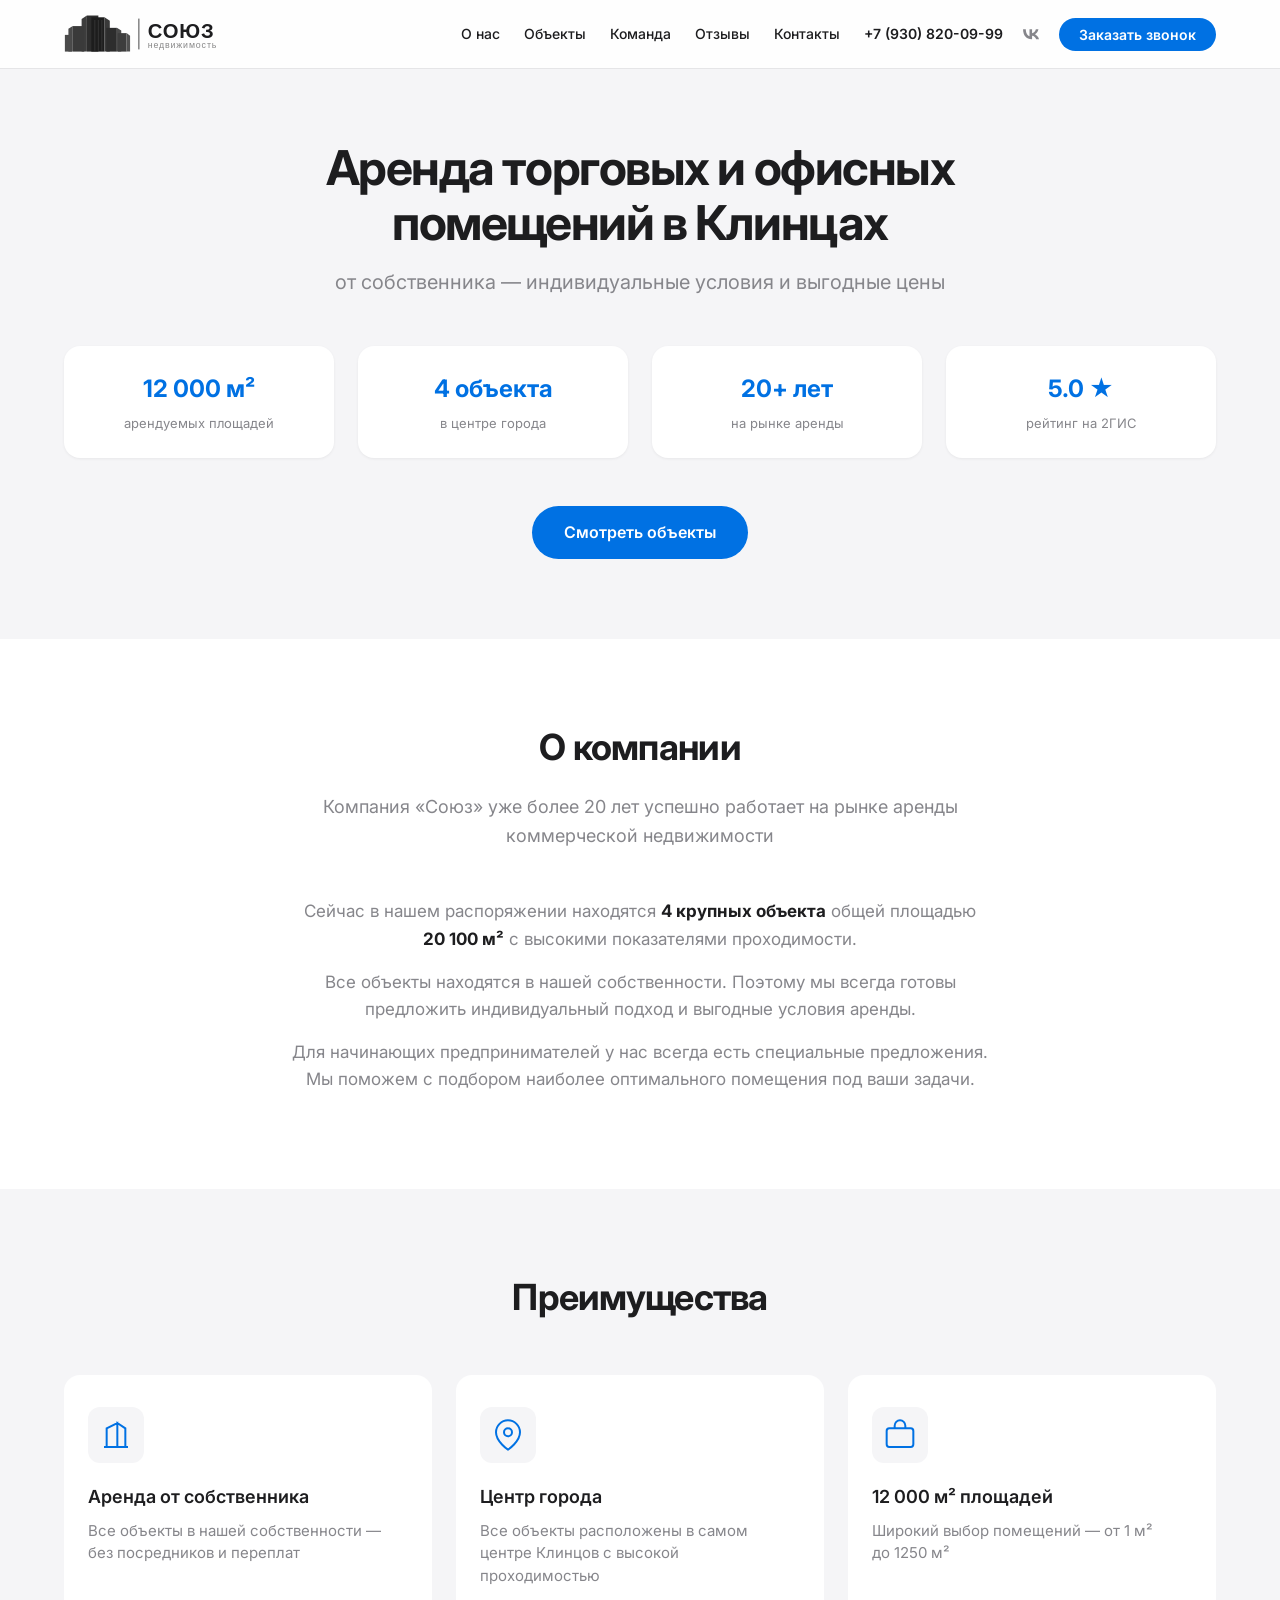
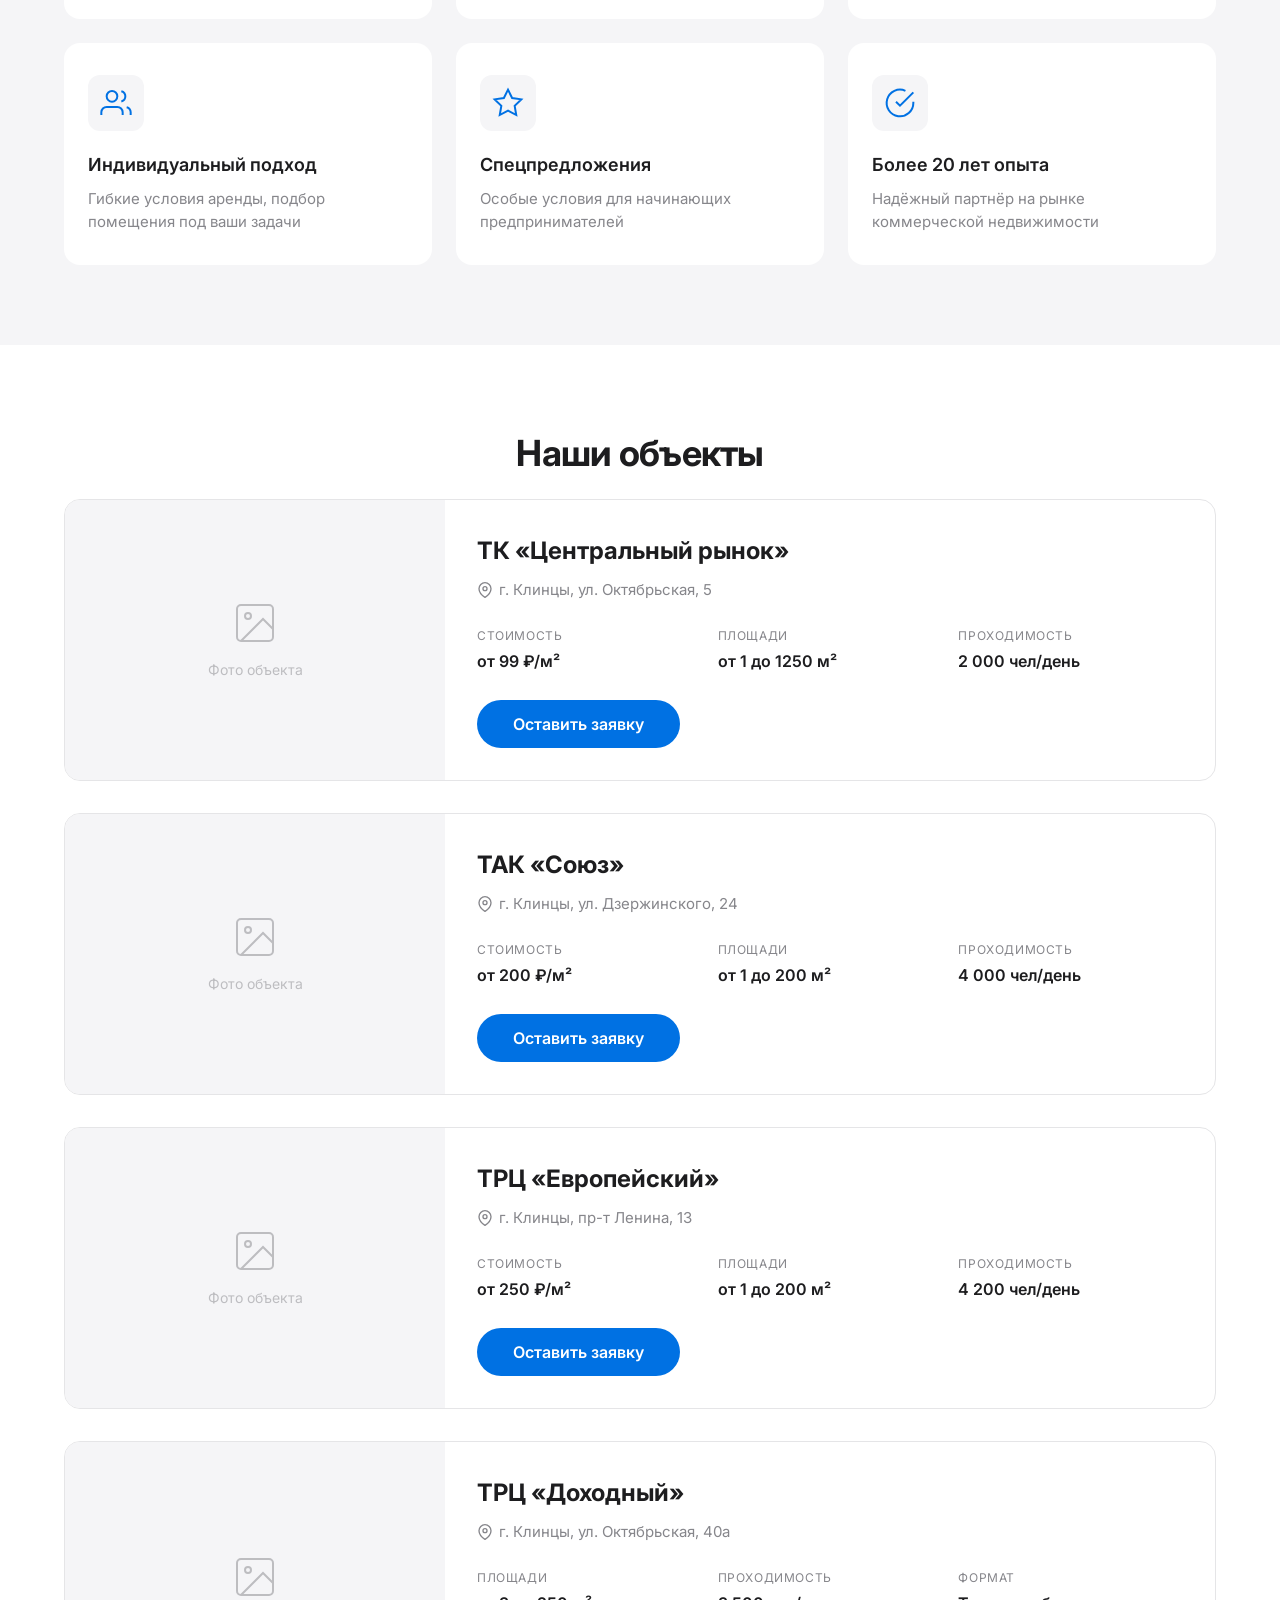
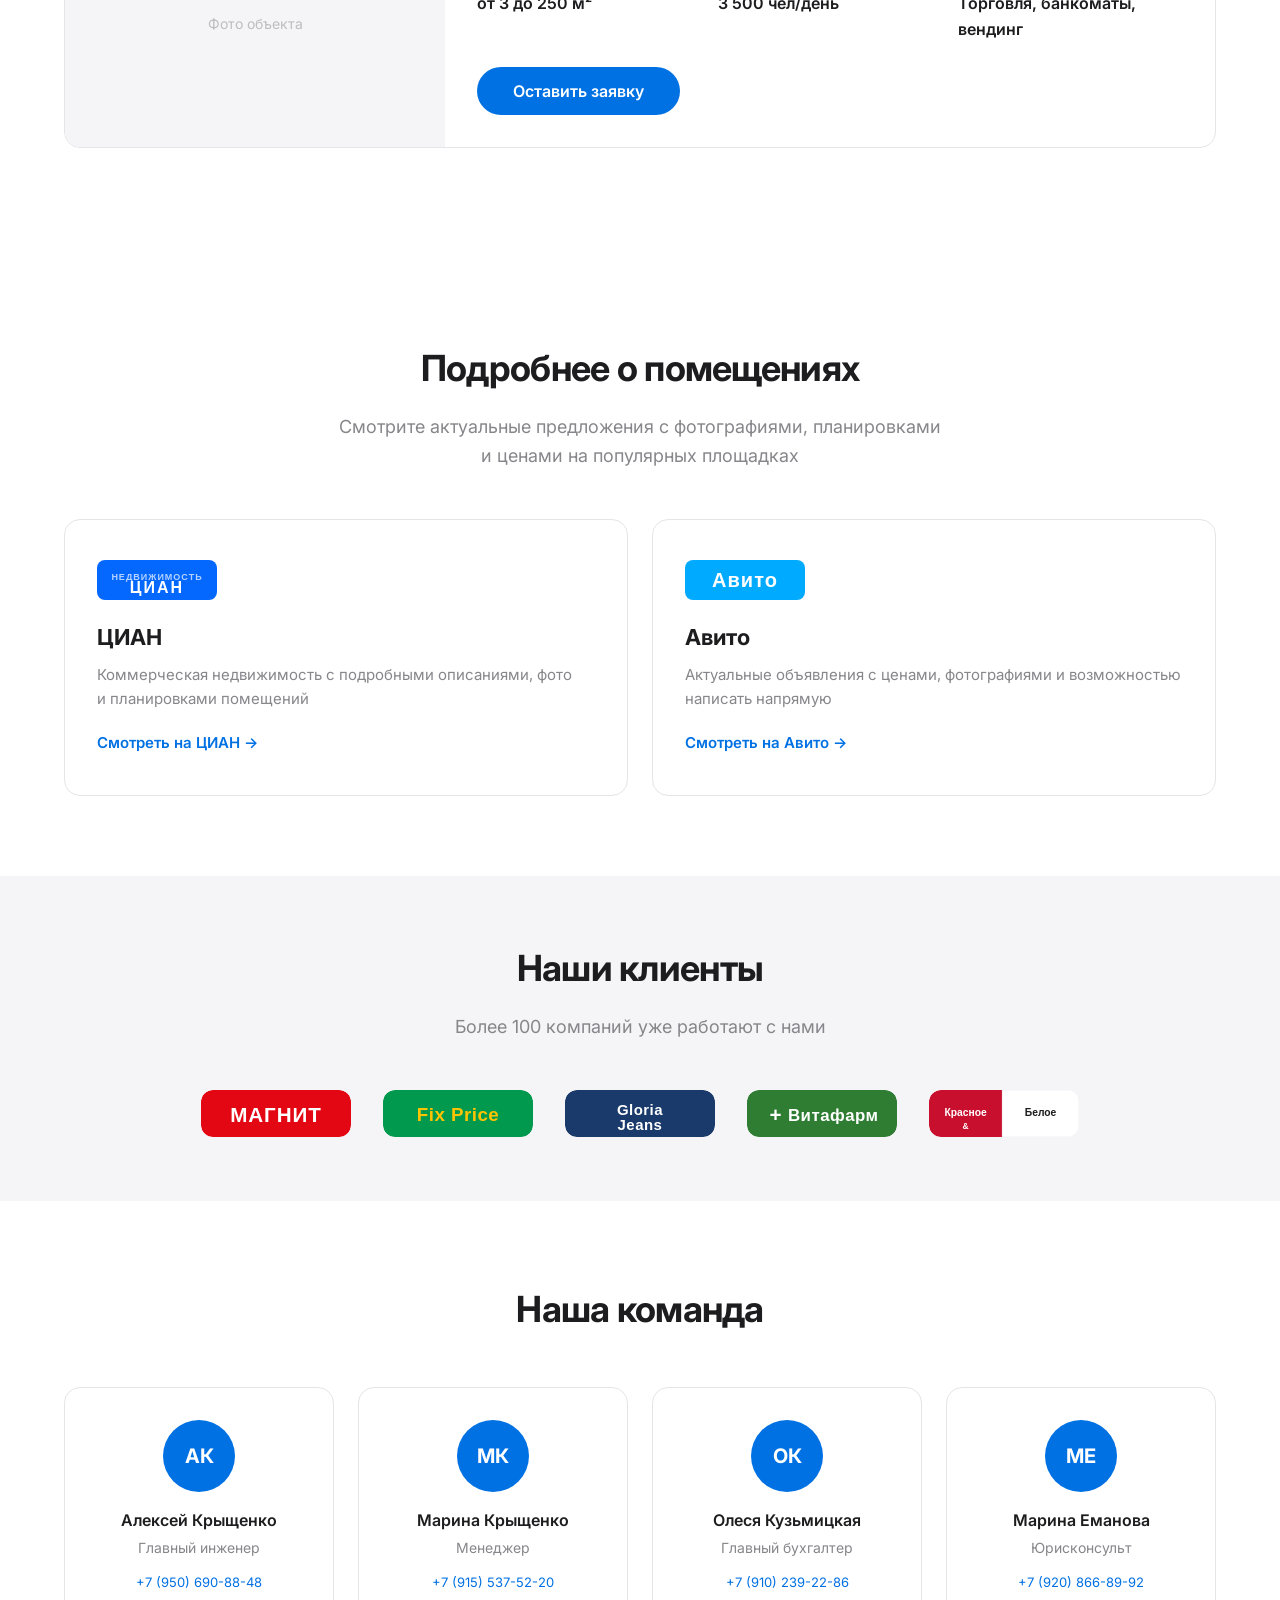
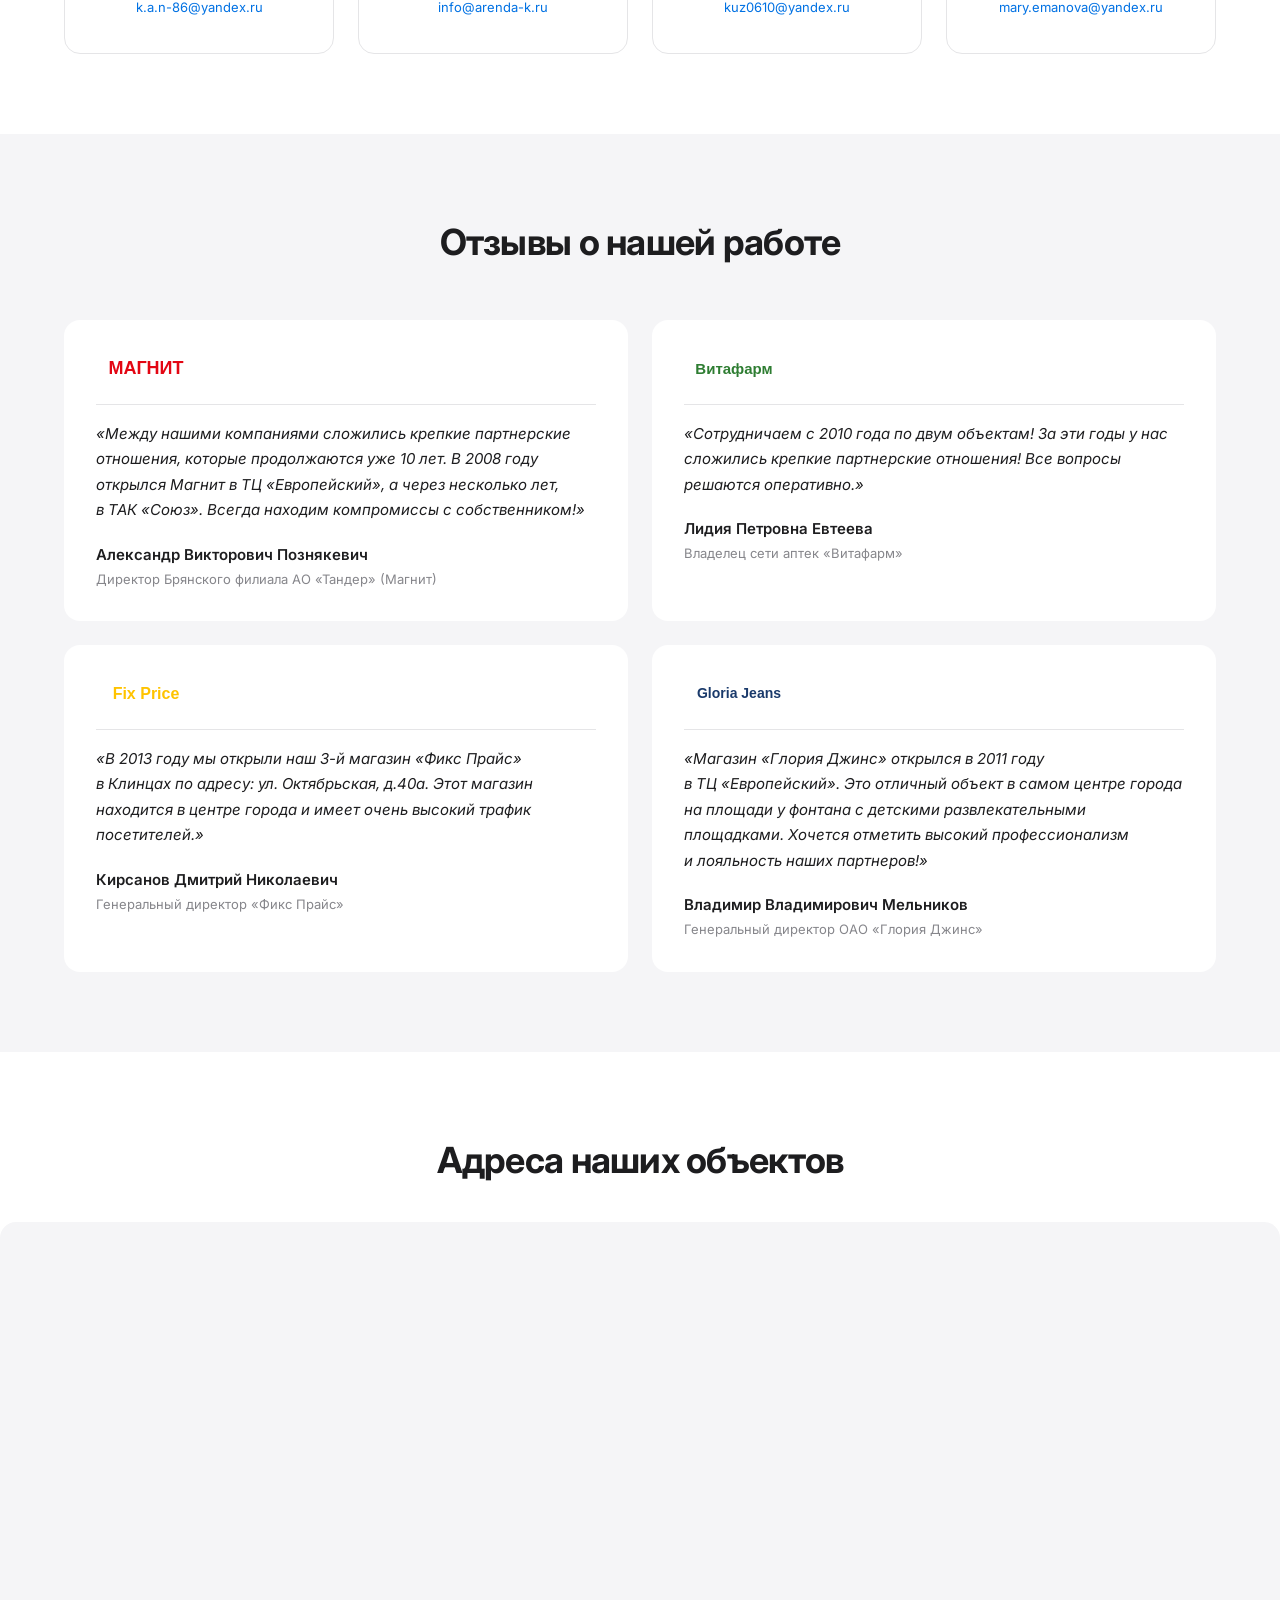
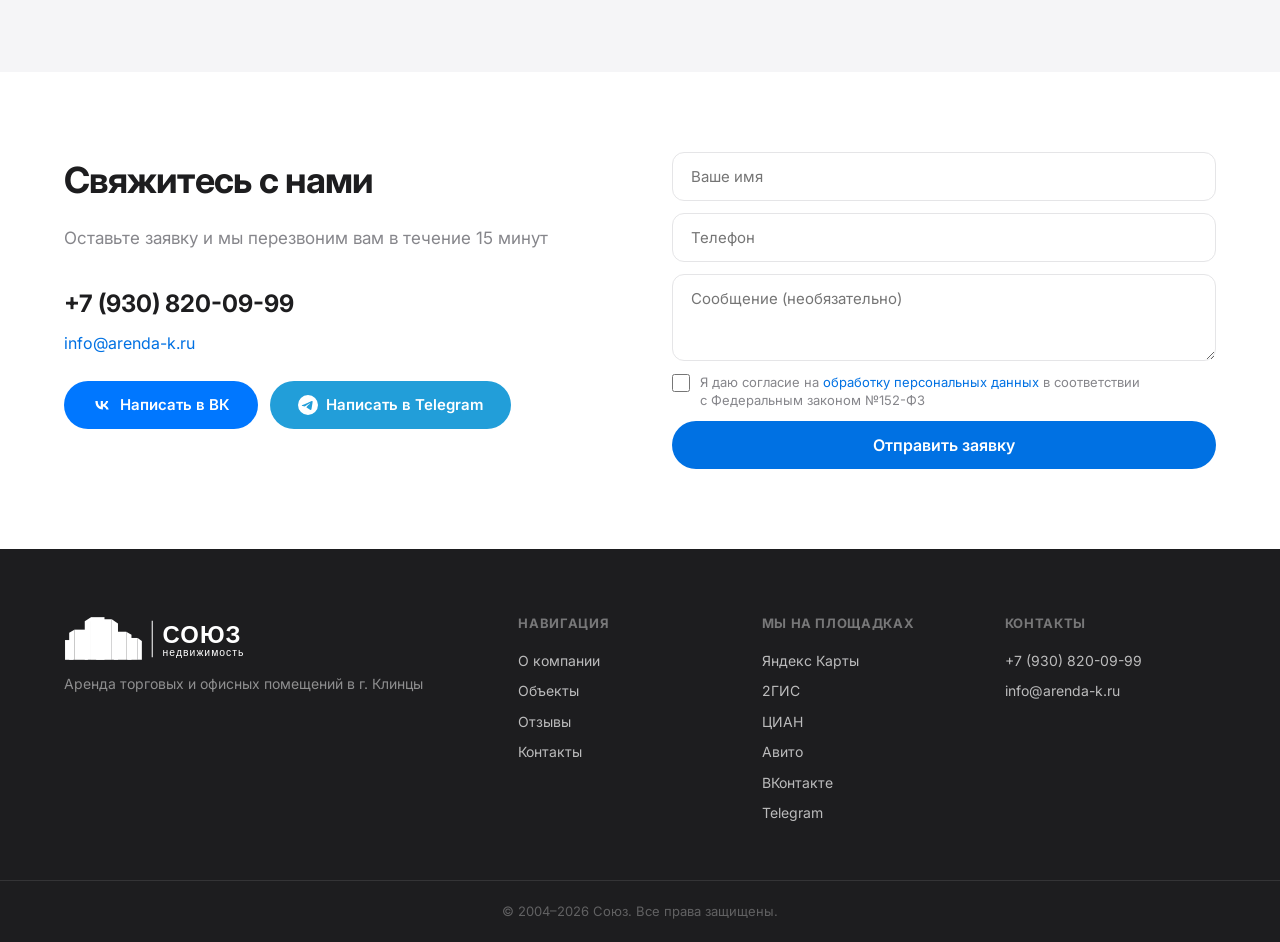
==== commit c070817c: "Add consent page, CIAN/Avito block, form emails, logo updates - Forms now send emails via FormSubmit" ====
--- a/index.html
+++ b/index.html
@@ -25,7 +25,7 @@
     <!-- Fonts -->
     <link rel="preconnect" href="https://fonts.googleapis.com">
     <link rel="preconnect" href="https://fonts.gstatic.com" crossorigin>
-    <link href="https://fonts.googleapis.com/css2?family=Inter:wght@400;500;600&display=swap" rel="stylesheet">
+    <link href="https://fonts.googleapis.com/css2?family=Inter:wght@400;500;600;700&display=swap" rel="stylesheet">
 
     <link rel="stylesheet" href="css/style.css">
 
@@ -193,8 +193,7 @@
                 <img src="images/logo.svg" alt="Союз Недвижимость — аренда помещений в Клинцах" class="header__logo-img">
             </a>
             <nav class="header__nav" id="nav">
-                <a href="#about" class="nav-link">О компании</a>
-                <a href="#advantages" class="nav-link">Преимущества</a>
+                <a href="#about" class="nav-link">О нас</a>
                 <a href="#properties" class="nav-link">Объекты</a>
                 <a href="#team" class="nav-link">Команда</a>
                 <a href="#reviews" class="nav-link">Отзывы</a>
@@ -203,7 +202,7 @@
             <div class="header__actions">
                 <a href="tel:+79308200999" class="header__phone">+7 (930) 820-09-99</a>
                 <a href="https://vk.com/arenda_klintsy" target="_blank" rel="noopener" class="header__social" aria-label="ВКонтакте">
-                    <svg width="22" height="22" viewBox="0 0 24 24" fill="currentColor"><path d="M21.547 7H16.86c-.312 0-.577.237-.577.547v4.456c0 .31-.238.547-.548.547h-1.734c-.31 0-.548-.237-.548-.547V7.547c0-.31-.236-.547-.547-.547H7.547C7.236 7 7 7.237 7 7.547v8.906c0 .31.236.547.547.547h5.36c.31 0 .547-.237.547-.547v-1.734c0-.31.238-.548.548-.548h1.734c.31 0 .548.238.548.548v1.734c0 .31.237.547.547.547h4.716c.31 0 .547-.237.547-.547V7.547c0-.31-.237-.547-.547-.547z"/></svg>
+                    <svg width="24" height="24" viewBox="0 0 48 48" fill="currentColor"><path d="M25.54 34.58c-10.94 0-17.18-7.5-17.44-19.98h5.48c.18 9.16 4.22 13.04 7.42 13.84V14.6h5.16v7.9c3.16-.34 6.48-3.94 7.6-7.9h5.16c-.86 4.88-4.46 8.48-7.02 9.96 2.56 1.2 6.62 4.36 8.18 10.02h-5.68c-1.22-3.8-4.26-6.74-8.24-7.14v7.14h-.62z"/></svg>
                 </a>
                 <button class="btn btn--primary btn--sm" id="callbackBtn">Заказать звонок</button>
             </div>
@@ -445,24 +444,43 @@
         </div>
     </section>
 
+    <!-- Listings on platforms -->
+    <section class="listings" id="listings">
+        <div class="container">
+            <h2 class="section-title">Подробнее о помещениях</h2>
+            <p class="section-subtitle">Смотрите актуальные предложения с&nbsp;фотографиями, планировками и&nbsp;ценами на&nbsp;популярных площадках</p>
+            <div class="listings__grid">
+                <a href="https://www.cian.ru/company/18791894/" target="_blank" rel="noopener" class="listing-card fade-in">
+                    <div class="listing-card__icon">
+                        <img src="images/logo-cian.svg" alt="ЦИАН" width="120" height="40">
+                    </div>
+                    <h3>ЦИАН</h3>
+                    <p>Коммерческая недвижимость с&nbsp;подробными описаниями, фото и&nbsp;планировками помещений</p>
+                    <span class="listing-card__link">Смотреть на ЦИАН &rarr;</span>
+                </a>
+                <a href="https://www.avito.ru/brands/i46334220/all/kommercheskaya_nedvizhimost?gdlkerfdnwq=101&page_from=from_item_card&iid=8008930392&sellerId=ad1a329158d3c7d6ffb4b693c0ae8358" target="_blank" rel="noopener" class="listing-card fade-in">
+                    <div class="listing-card__icon">
+                        <img src="images/logo-avito.svg" alt="Авито" width="120" height="40">
+                    </div>
+                    <h3>Авито</h3>
+                    <p>Актуальные объявления с&nbsp;ценами, фотографиями и&nbsp;возможностью написать напрямую</p>
+                    <span class="listing-card__link">Смотреть на Авито &rarr;</span>
+                </a>
+            </div>
+        </div>
+    </section>
+
     <!-- Clients -->
     <section class="clients">
         <div class="container">
             <h2 class="section-title">Наши клиенты</h2>
             <p class="section-subtitle">Более 100 компаний уже работают с нами</p>
             <div class="clients__logos">
-                <div class="client-logo client-logo--magnit">
-                    <svg viewBox="0 0 120 40" width="120" height="40"><text x="60" y="28" text-anchor="middle" font-family="Arial, sans-serif" font-size="22" font-weight="900" fill="#e30613">МАГНИТ</text></svg>
-                </div>
-                <div class="client-logo client-logo--fixprice">
-                    <svg viewBox="0 0 130 40" width="130" height="40"><text x="65" y="28" text-anchor="middle" font-family="Arial, sans-serif" font-size="20" font-weight="900" fill="#ffc300">Fix Price</text></svg>
-                </div>
-                <div class="client-logo client-logo--gloria">
-                    <svg viewBox="0 0 140 40" width="140" height="40"><text x="70" y="26" text-anchor="middle" font-family="Arial, sans-serif" font-size="16" font-weight="700" fill="#1a3a6b">Gloria Jeans</text></svg>
-                </div>
-                <div class="client-logo client-logo--vitafarm">
-                    <svg viewBox="0 0 130 40" width="130" height="40"><text x="65" y="28" text-anchor="middle" font-family="Arial, sans-serif" font-size="18" font-weight="700" fill="#2e7d32">Витафарм</text></svg>
-                </div>
+                <div class="client-logo"><img src="images/logo-magnit.svg" alt="Магнит" height="44"></div>
+                <div class="client-logo"><img src="images/logo-fixprice.svg" alt="Фикс Прайс" height="44"></div>
+                <div class="client-logo"><img src="images/logo-gloria.svg" alt="Глория Джинс" height="44"></div>
+                <div class="client-logo"><img src="images/logo-vitafarm.svg" alt="Витафарм" height="44"></div>
+                <div class="client-logo"><img src="images/logo-krasnoe.svg" alt="Красное и Белое" height="44"></div>
             </div>
         </div>
     </section>
@@ -559,7 +577,7 @@
             <h2 class="section-title">Адреса наших объектов</h2>
         </div>
         <div class="map__embed">
-            <iframe src="https://yandex.ru/map-widget/v1/?ll=32.2396%2C52.7545&z=15&l=map&pt=32.2343,52.7573,pm2blm1~32.2508,52.7581,pm2blm2~32.2377,52.7515,pm2blm3~32.2343,52.7556,pm2blm4" width="100%" height="450" frameborder="0" allowfullscreen loading="lazy" title="Карта объектов компании Союз в Клинцах"></iframe>
+            <iframe src="https://yandex.ru/map-widget/v1/?ll=32.2400%2C52.7505&z=14&l=map&pt=32.237957%2C52.746197%2Cpm2bll%7EТК Центральный рынок~32.249393%2C52.754281%2Cpm2bll%7EТАКСоюз~32.232123%2C52.752929%2Cpm2bll%7EТРЦ Европейский~32.236787%2C52.752748%2Cpm2bll%7EТРЦ Доходный" width="100%" height="450" frameborder="0" allowfullscreen loading="lazy" title="Карта объектов компании Союз в Клинцах"></iframe>
         </div>
     </section>
 
@@ -573,7 +591,16 @@
                     <div class="contact__details">
                         <a href="tel:+79308200999" class="contact__phone">+7 (930) 820-09-99</a>
                         <a href="mailto:info@arenda-k.ru" class="contact__email">info@arenda-k.ru</a>
-                        <a href="https://t.me/arendaklintsy32" target="_blank" rel="noopener" class="contact__tg">Написать в Telegram</a>
+                    </div>
+                    <div class="contact__messengers">
+                        <a href="https://vk.com/arenda_klintsy" target="_blank" rel="noopener" class="btn btn--messenger btn--vk">
+                            <svg width="20" height="20" viewBox="0 0 48 48" fill="currentColor"><path d="M25.54 34.58c-10.94 0-17.18-7.5-17.44-19.98h5.48c.18 9.16 4.22 13.04 7.42 13.84V14.6h5.16v7.9c3.16-.34 6.48-3.94 7.6-7.9h5.16c-.86 4.88-4.46 8.48-7.02 9.96 2.56 1.2 6.62 4.36 8.18 10.02h-5.68c-1.22-3.8-4.26-6.74-8.24-7.14v7.14h-.62z"/></svg>
+                            Написать в ВК
+                        </a>
+                        <a href="https://t.me/arendaklintsy32" target="_blank" rel="noopener" class="btn btn--messenger btn--tg">
+                            <svg width="20" height="20" viewBox="0 0 24 24" fill="currentColor"><path d="M11.944 0A12 12 0 000 12a12 12 0 0012 12 12 12 0 0012-12A12 12 0 0012 0h-.056zm4.962 7.224c.1-.002.321.023.465.14a.506.506 0 01.171.325c.016.093.036.306.02.472-.18 1.898-.962 6.502-1.36 8.627-.168.9-.499 1.201-.82 1.23-.696.065-1.225-.46-1.9-.902-1.056-.693-1.653-1.124-2.678-1.8-1.185-.78-.417-1.21.258-1.91.177-.184 3.247-2.977 3.307-3.23.007-.032.014-.15-.056-.212s-.174-.041-.249-.024c-.106.024-1.793 1.14-5.061 3.345-.479.33-.913.49-1.302.48-.428-.008-1.252-.241-1.865-.44-.752-.245-1.349-.374-1.297-.789.027-.216.325-.437.893-.663 3.498-1.524 5.83-2.529 6.998-3.014 3.332-1.386 4.025-1.627 4.476-1.635z"/></svg>
+                            Написать в Telegram
+                        </a>
                     </div>
                 </div>
                 <form class="contact__form" id="contactForm">
@@ -581,9 +608,16 @@
                     <input type="tel" name="phone" placeholder="Телефон" required class="input">
                     <input type="hidden" name="property" id="formProperty" value="">
                     <textarea name="message" placeholder="Сообщение (необязательно)" rows="3" class="input input--textarea"></textarea>
+                    <label class="consent">
+                        <input type="checkbox" name="consent" required>
+                        <span>Я&nbsp;даю согласие на&nbsp;<a href="consent.html" target="_blank">обработку персональных данных</a> в&nbsp;соответствии с&nbsp;Федеральным законом №152-ФЗ</span>
+                    </label>
                     <button type="submit" class="btn btn--primary btn--lg btn--full">Отправить заявку</button>
-                    <p class="contact__privacy">Нажимая на&nbsp;кнопку, вы&nbsp;принимаете <a href="#">Политику конфиденциальности</a> и&nbsp;даёте согласие на&nbsp;обработку персональных данных.</p>
                 </form>
+                <div class="form-success" id="contactSuccess" hidden>
+                    <svg width="48" height="48" viewBox="0 0 24 24" fill="none" stroke="#0071e3" stroke-width="2"><path d="M22 11.08V12a10 10 0 11-5.93-9.14"/><polyline points="22 4 12 14.01 9 11.01"/></svg>
+                    <p>Спасибо! Ваша заявка отправлена.<br>Мы свяжемся с вами в ближайшее время.</p>
+                </div>
             </div>
         </div>
     </section>
@@ -634,6 +668,10 @@
             <form id="callbackForm">
                 <input type="text" name="name" placeholder="Ваше имя" required class="input">
                 <input type="tel" name="phone" placeholder="Телефон" required class="input">
+                <label class="consent">
+                    <input type="checkbox" name="consent" required>
+                    <span>Я&nbsp;даю согласие на&nbsp;обработку персональных данных</span>
+                </label>
                 <button type="submit" class="btn btn--primary btn--full">Перезвоните мне</button>
             </form>
             <div class="form-success" id="callbackSuccess" hidden>
@@ -642,11 +680,6 @@
         </div>
     </div>
 
-    <!-- Success message for contact form -->
-    <div class="form-success" id="contactSuccess" hidden>
-        <p>Спасибо! Ваша заявка отправлена. Мы свяжемся с вами в ближайшее время.</p>
-    </div>
-
     <script src="js/main.js"></script>
 </body>
 </html>
--- a/css/style.css
+++ b/css/style.css
@@ -56,7 +56,7 @@
 
 /* === Container === */
 .container {
-    max-width: 1080px;
+    max-width: 1200px;
     margin: 0 auto;
     padding: 0 24px;
 }
@@ -162,14 +162,8 @@
 .header__inner {
     display: flex;
     align-items: center;
-    justify-content: space-between;
-    height: 64px;
-    gap: 20px;
-}
-
-.header__nav {
-    flex: 1;
-    justify-content: center;
+    height: 68px;
+    gap: 24px;
 }
 
 .header__logo {
@@ -180,19 +174,21 @@
 }
 
 .header__logo-img {
-    height: 36px;
+    height: 44px;
     width: auto;
 }
 
 .footer__logo-img {
-    height: 32px;
+    height: 52px;
     width: auto;
     filter: brightness(0) invert(1);
 }
 
 .header__nav {
     display: flex;
-    gap: 20px;
+    align-items: center;
+    gap: 24px;
+    margin-left: auto;
 }
 
 .nav-link {
@@ -236,10 +232,46 @@
     color: #0077FF;
 }
 
-.contact__tg {
-    font-size: 16px;
-    color: var(--color-accent);
-    font-weight: 500;
+.contact__messengers {
+    display: flex;
+    gap: 12px;
+    margin-top: 24px;
+}
+
+.btn--messenger {
+    display: inline-flex;
+    align-items: center;
+    gap: 8px;
+    padding: 12px 28px;
+    font-size: 15px;
+    font-weight: 600;
+    border-radius: 100px;
+    color: #fff;
+    text-decoration: none;
+    transition: all var(--transition);
+}
+
+.btn--messenger:hover {
+    transform: translateY(-2px);
+    color: #fff;
+}
+
+.btn--vk {
+    background: #0077FF;
+}
+
+.btn--vk:hover {
+    background: #0066DD;
+    box-shadow: 0 4px 14px rgba(0, 119, 255, 0.4);
+}
+
+.btn--tg {
+    background: #229ED9;
+}
+
+.btn--tg:hover {
+    background: #1E8EC4;
+    box-shadow: 0 4px 14px rgba(34, 158, 217, 0.4);
 }
 
 .header__burger {
@@ -492,7 +524,6 @@
     margin-top: auto;
     padding: 14px 36px;
     font-size: 16px;
-    box-shadow: 0 4px 14px rgba(0, 113, 227, 0.35);
 }
 
 /* === Clients === */
@@ -510,19 +541,25 @@
 }
 
 .client-logo {
-    padding: 16px 24px;
-    background: var(--color-bg);
+    display: flex;
+    align-items: center;
+    justify-content: center;
     border-radius: var(--radius-md);
-    display: flex;
-    align-items: center;
-    justify-content: center;
-    box-shadow: var(--shadow-sm);
-    min-width: 140px;
-    transition: box-shadow var(--transition);
+    overflow: hidden;
+    transition: transform var(--transition), box-shadow var(--transition);
+    flex-shrink: 0;
 }
 
 .client-logo:hover {
+    transform: translateY(-2px);
     box-shadow: var(--shadow-md);
+}
+
+.client-logo img {
+    display: block;
+    width: 150px;
+    height: auto;
+    border-radius: var(--radius-md);
 }
 
 /* === Team === */
@@ -554,7 +591,7 @@
     width: 72px;
     height: 72px;
     border-radius: 50%;
-    background: var(--color-text);
+    background: var(--color-accent);
     color: #fff;
     display: flex;
     align-items: center;
@@ -849,6 +886,84 @@
     font-weight: 500;
 }
 
+/* === Consent checkbox === */
+.consent {
+    display: flex;
+    align-items: flex-start;
+    gap: 10px;
+    font-size: 13px;
+    color: var(--color-text-secondary);
+    cursor: pointer;
+    line-height: 1.4;
+}
+
+.consent input[type="checkbox"] {
+    width: 18px;
+    height: 18px;
+    margin-top: 1px;
+    accent-color: var(--color-accent);
+    cursor: pointer;
+    flex-shrink: 0;
+}
+
+.consent a {
+    color: var(--color-accent);
+}
+
+/* === Listings (CIAN/Avito) === */
+.listings {
+    padding: 80px 0;
+}
+
+.listings__grid {
+    display: grid;
+    grid-template-columns: repeat(2, 1fr);
+    gap: 24px;
+    margin-top: 48px;
+}
+
+.listing-card {
+    display: flex;
+    flex-direction: column;
+    padding: 40px 32px;
+    background: var(--color-bg);
+    border: 1px solid var(--color-border);
+    border-radius: var(--radius-lg);
+    text-decoration: none;
+    transition: all var(--transition);
+}
+
+.listing-card:hover {
+    transform: translateY(-4px);
+    box-shadow: var(--shadow-lg);
+    border-color: var(--color-accent);
+}
+
+.listing-card__icon {
+    margin-bottom: 20px;
+}
+
+.listing-card h3 {
+    font-size: 22px;
+    font-weight: 700;
+    color: var(--color-text);
+    margin-bottom: 8px;
+}
+
+.listing-card p {
+    font-size: 15px;
+    color: var(--color-text-secondary);
+    line-height: 1.6;
+    margin-bottom: 20px;
+    flex-grow: 1;
+}
+
+.listing-card__link {
+    font-size: 15px;
+    font-weight: 600;
+    color: var(--color-accent);
+}
+
 /* === Animations === */
 .fade-in {
     opacity: 0;
@@ -895,6 +1010,10 @@
         grid-template-columns: 1fr;
     }
 
+    .listings__grid {
+        grid-template-columns: 1fr;
+    }
+
     .contact__inner {
         grid-template-columns: 1fr;
         gap: 40px;
@@ -914,12 +1033,14 @@
     .header__nav {
         display: none;
         position: fixed;
-        top: 64px;
+        top: 68px;
         left: 0;
         right: 0;
         bottom: 0;
-        background: rgba(255,255,255,0.98);
+        z-index: 150;
+        background: #ffffff;
         backdrop-filter: blur(20px);
+        -webkit-backdrop-filter: blur(20px);
         flex-direction: column;
         align-items: center;
         justify-content: center;
@@ -947,7 +1068,16 @@
     }
 
     .hero__title {
-        font-size: 30px;
+        font-size: 34px;
+    }
+
+    .contact__messengers {
+        flex-wrap: wrap;
+    }
+
+    .btn--messenger {
+        width: 100%;
+        justify-content: center;
     }
 
     .hero__subtitle {
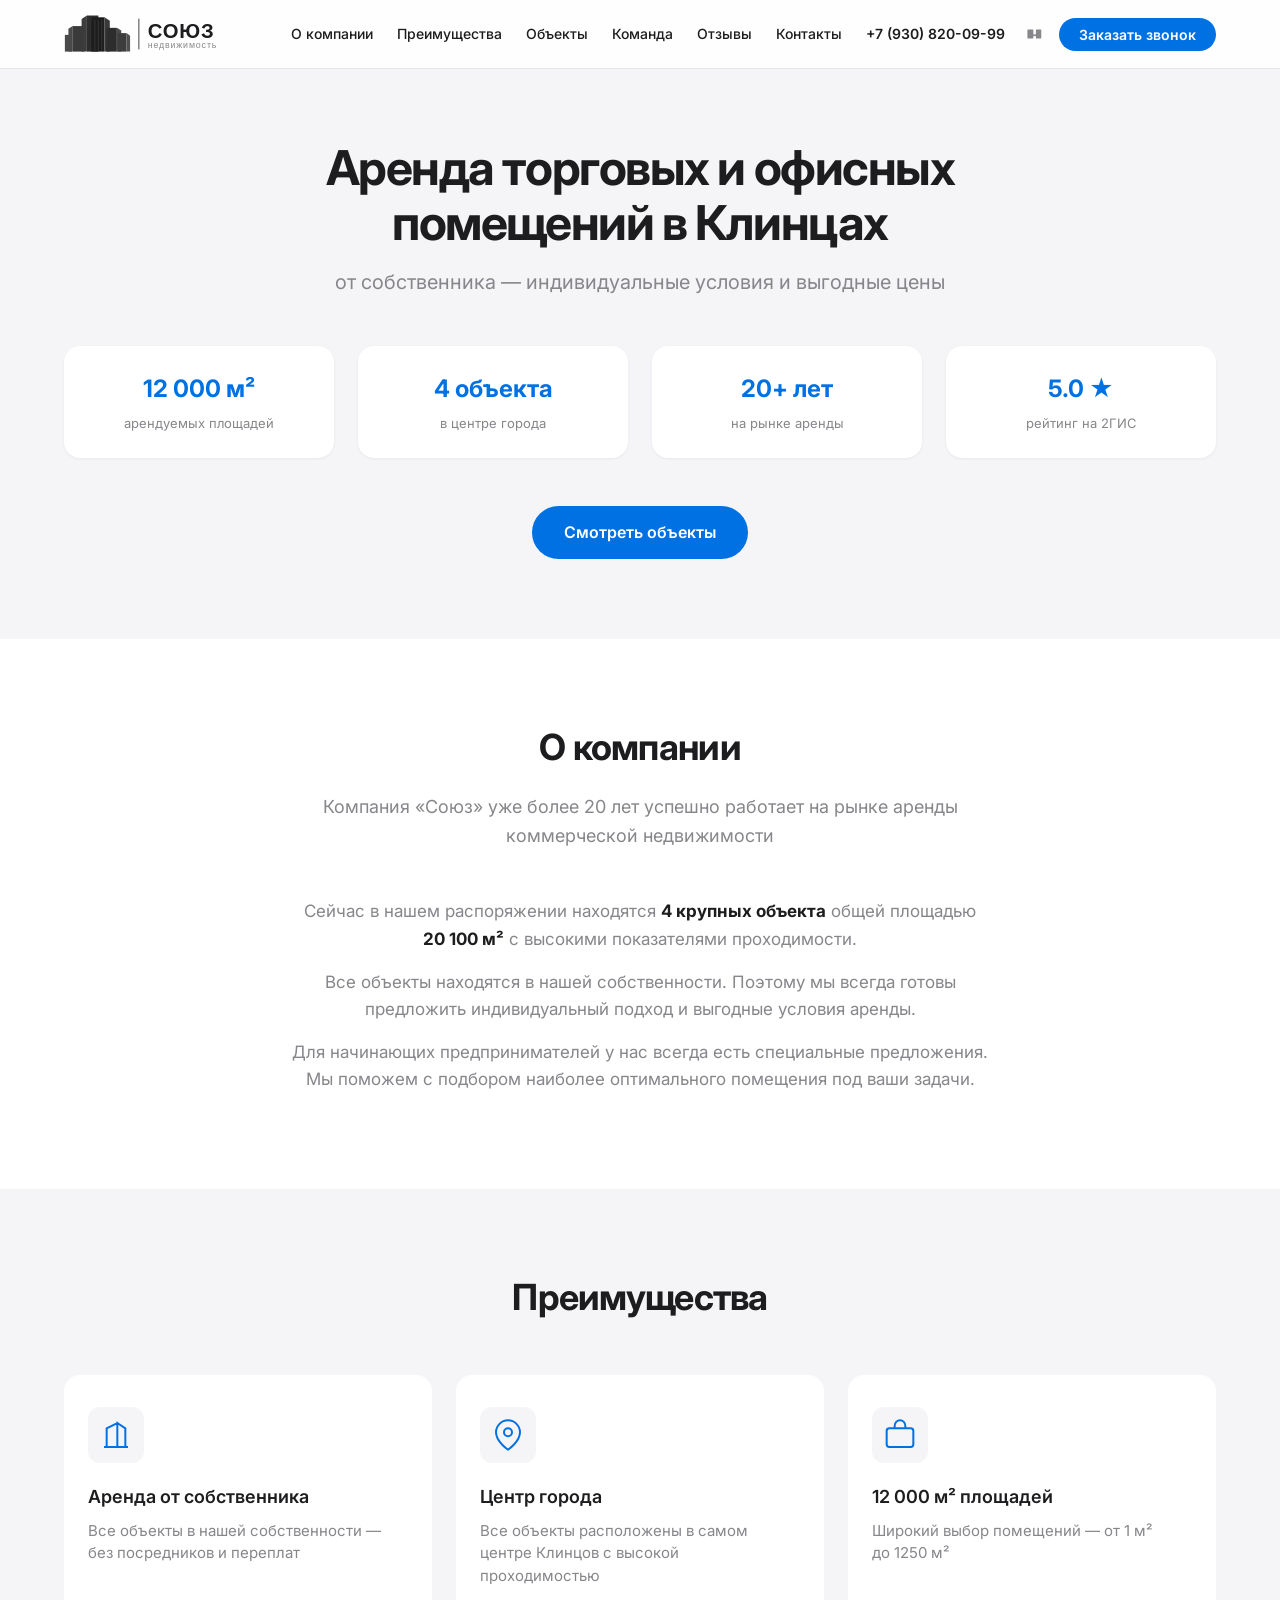
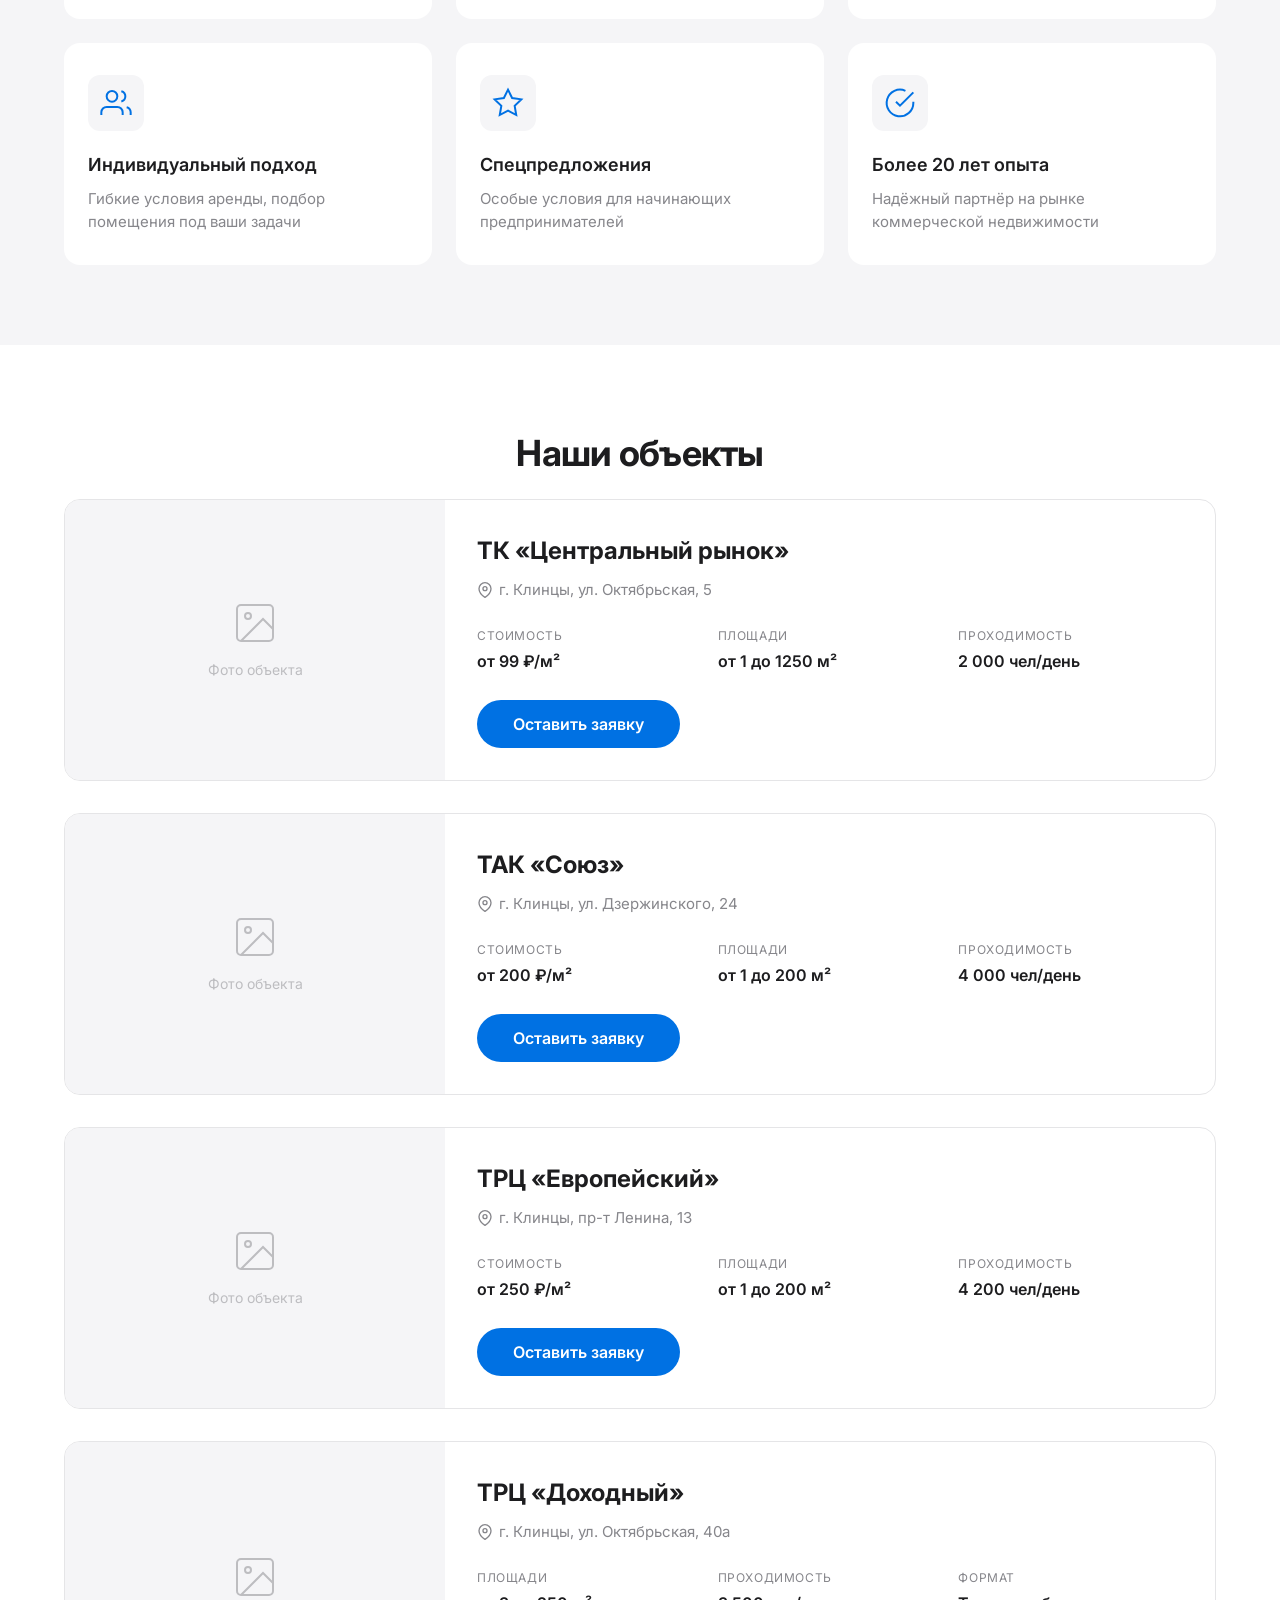
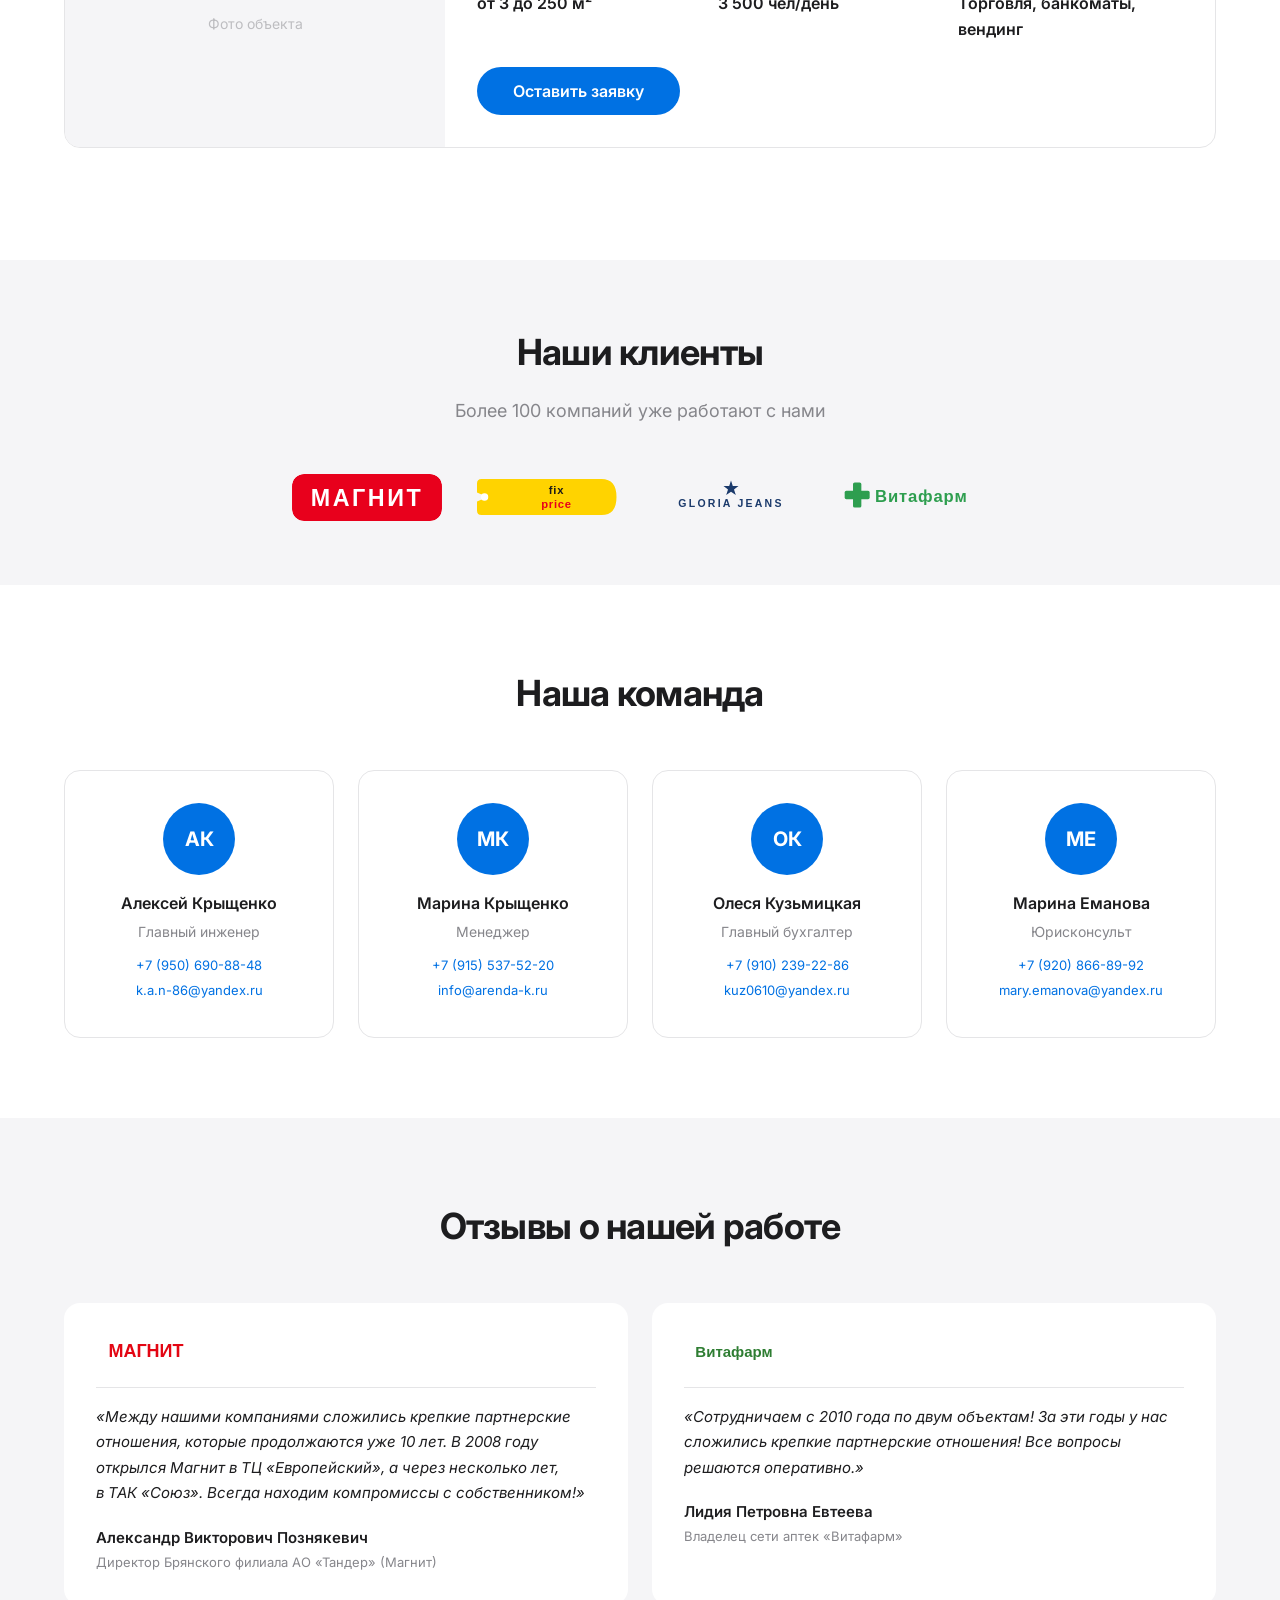
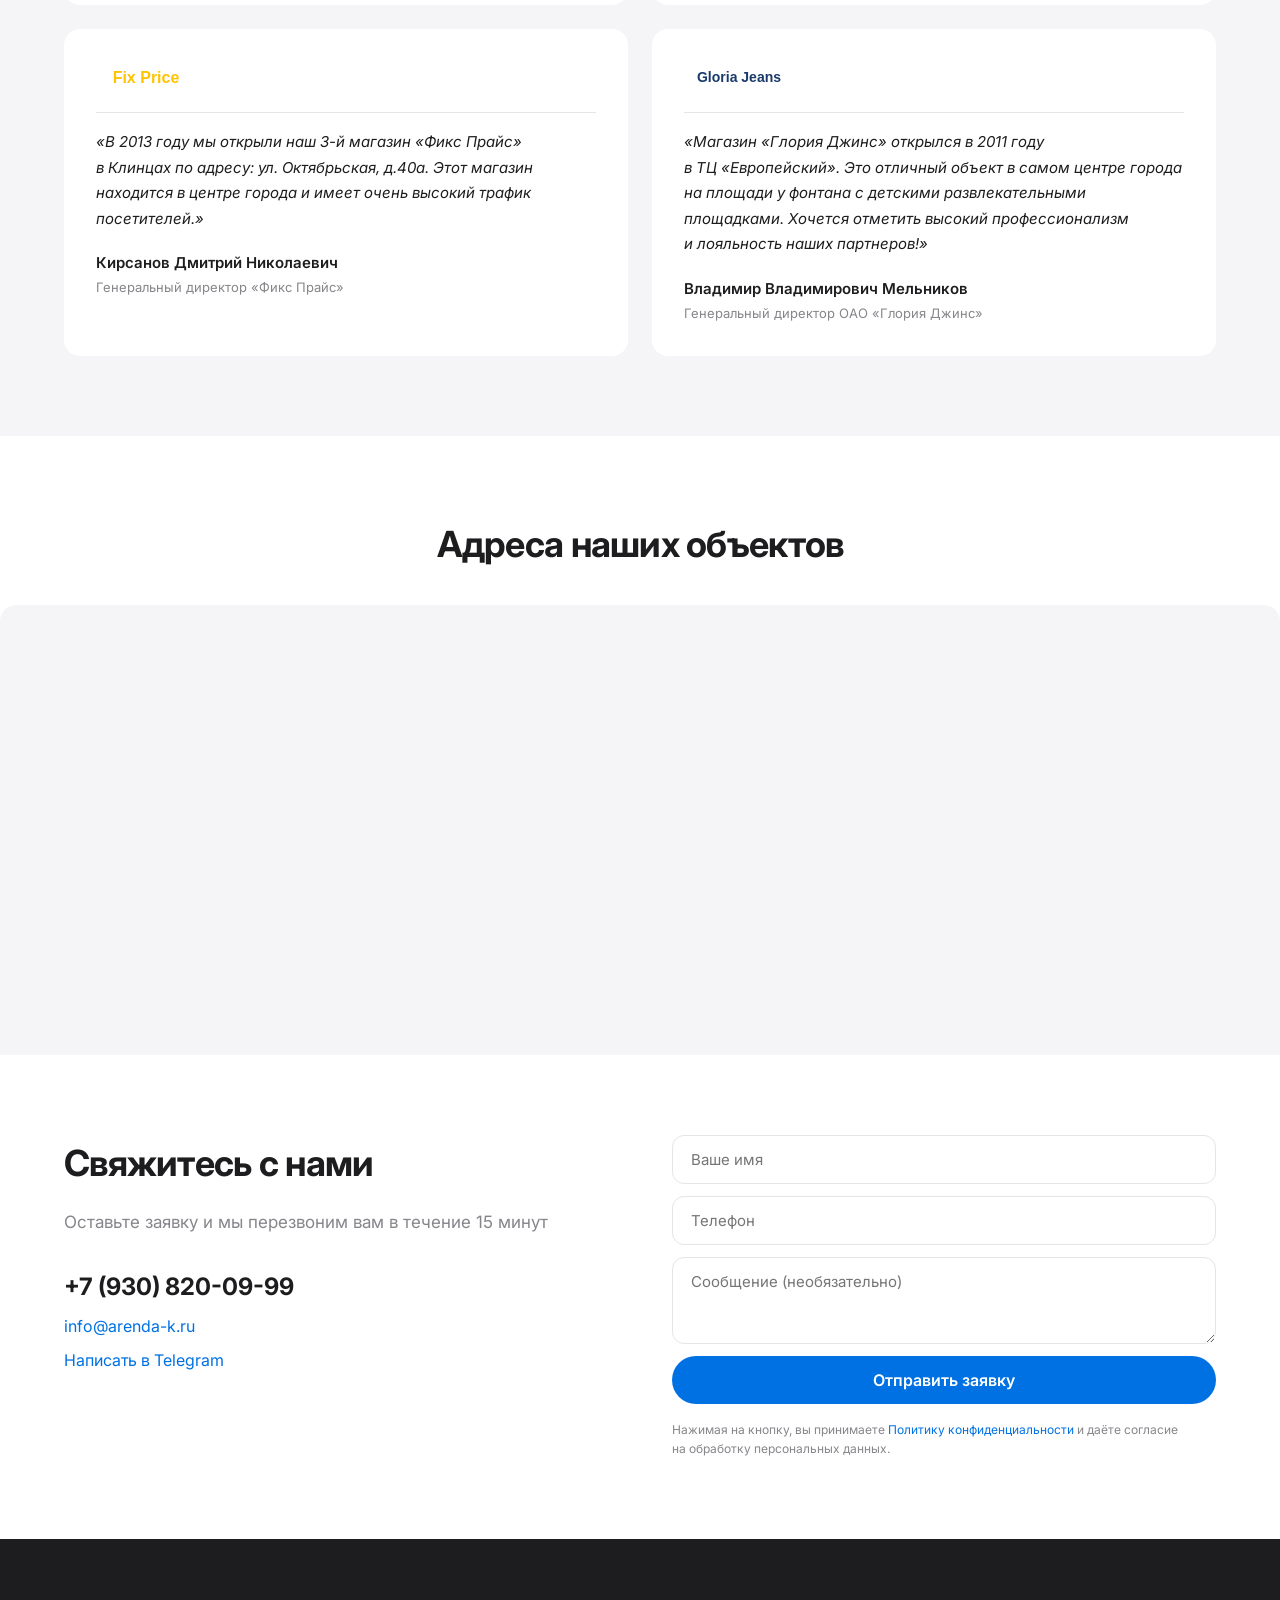
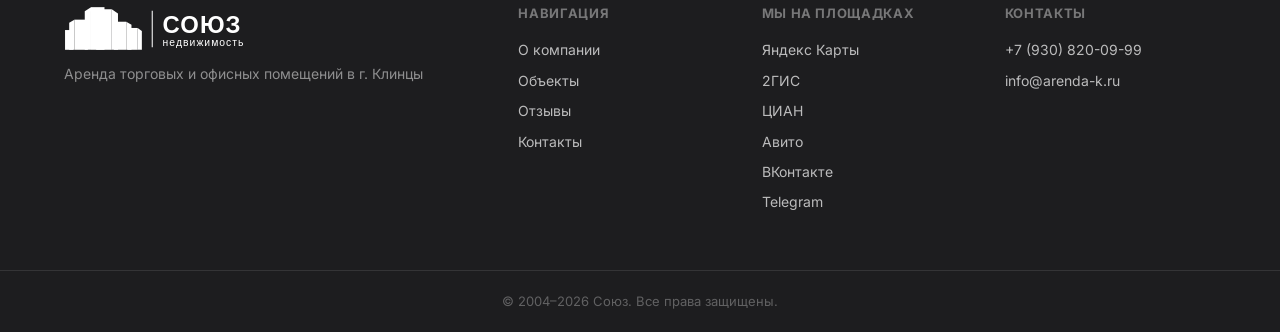
==== commit 7aefd68a: "Replace fake text logos with SVG recreations for Магнит, Fix Price, Gloria Jeans, Витафарм" ====
--- a/index.html
+++ b/index.html
@@ -25,7 +25,7 @@
     <!-- Fonts -->
     <link rel="preconnect" href="https://fonts.googleapis.com">
     <link rel="preconnect" href="https://fonts.gstatic.com" crossorigin>
-    <link href="https://fonts.googleapis.com/css2?family=Inter:wght@400;500;600;700&display=swap" rel="stylesheet">
+    <link href="https://fonts.googleapis.com/css2?family=Inter:wght@400;500;600&display=swap" rel="stylesheet">
 
     <link rel="stylesheet" href="css/style.css">
 
@@ -193,7 +193,8 @@
                 <img src="images/logo.svg" alt="Союз Недвижимость — аренда помещений в Клинцах" class="header__logo-img">
             </a>
             <nav class="header__nav" id="nav">
-                <a href="#about" class="nav-link">О нас</a>
+                <a href="#about" class="nav-link">О компании</a>
+                <a href="#advantages" class="nav-link">Преимущества</a>
                 <a href="#properties" class="nav-link">Объекты</a>
                 <a href="#team" class="nav-link">Команда</a>
                 <a href="#reviews" class="nav-link">Отзывы</a>
@@ -202,7 +203,7 @@
             <div class="header__actions">
                 <a href="tel:+79308200999" class="header__phone">+7 (930) 820-09-99</a>
                 <a href="https://vk.com/arenda_klintsy" target="_blank" rel="noopener" class="header__social" aria-label="ВКонтакте">
-                    <svg width="24" height="24" viewBox="0 0 48 48" fill="currentColor"><path d="M25.54 34.58c-10.94 0-17.18-7.5-17.44-19.98h5.48c.18 9.16 4.22 13.04 7.42 13.84V14.6h5.16v7.9c3.16-.34 6.48-3.94 7.6-7.9h5.16c-.86 4.88-4.46 8.48-7.02 9.96 2.56 1.2 6.62 4.36 8.18 10.02h-5.68c-1.22-3.8-4.26-6.74-8.24-7.14v7.14h-.62z"/></svg>
+                    <svg width="22" height="22" viewBox="0 0 24 24" fill="currentColor"><path d="M21.547 7H16.86c-.312 0-.577.237-.577.547v4.456c0 .31-.238.547-.548.547h-1.734c-.31 0-.548-.237-.548-.547V7.547c0-.31-.236-.547-.547-.547H7.547C7.236 7 7 7.237 7 7.547v8.906c0 .31.236.547.547.547h5.36c.31 0 .547-.237.547-.547v-1.734c0-.31.238-.548.548-.548h1.734c.31 0 .548.238.548.548v1.734c0 .31.237.547.547.547h4.716c.31 0 .547-.237.547-.547V7.547c0-.31-.237-.547-.547-.547z"/></svg>
                 </a>
                 <button class="btn btn--primary btn--sm" id="callbackBtn">Заказать звонок</button>
             </div>
@@ -444,43 +445,24 @@
         </div>
     </section>
 
-    <!-- Listings on platforms -->
-    <section class="listings" id="listings">
-        <div class="container">
-            <h2 class="section-title">Подробнее о помещениях</h2>
-            <p class="section-subtitle">Смотрите актуальные предложения с&nbsp;фотографиями, планировками и&nbsp;ценами на&nbsp;популярных площадках</p>
-            <div class="listings__grid">
-                <a href="https://www.cian.ru/company/18791894/" target="_blank" rel="noopener" class="listing-card fade-in">
-                    <div class="listing-card__icon">
-                        <img src="images/logo-cian.svg" alt="ЦИАН" width="120" height="40">
-                    </div>
-                    <h3>ЦИАН</h3>
-                    <p>Коммерческая недвижимость с&nbsp;подробными описаниями, фото и&nbsp;планировками помещений</p>
-                    <span class="listing-card__link">Смотреть на ЦИАН &rarr;</span>
-                </a>
-                <a href="https://www.avito.ru/brands/i46334220/all/kommercheskaya_nedvizhimost?gdlkerfdnwq=101&page_from=from_item_card&iid=8008930392&sellerId=ad1a329158d3c7d6ffb4b693c0ae8358" target="_blank" rel="noopener" class="listing-card fade-in">
-                    <div class="listing-card__icon">
-                        <img src="images/logo-avito.svg" alt="Авито" width="120" height="40">
-                    </div>
-                    <h3>Авито</h3>
-                    <p>Актуальные объявления с&nbsp;ценами, фотографиями и&nbsp;возможностью написать напрямую</p>
-                    <span class="listing-card__link">Смотреть на Авито &rarr;</span>
-                </a>
-            </div>
-        </div>
-    </section>
-
     <!-- Clients -->
     <section class="clients">
         <div class="container">
             <h2 class="section-title">Наши клиенты</h2>
             <p class="section-subtitle">Более 100 компаний уже работают с нами</p>
             <div class="clients__logos">
-                <div class="client-logo"><img src="images/logo-magnit.svg" alt="Магнит" height="44"></div>
-                <div class="client-logo"><img src="images/logo-fixprice.svg" alt="Фикс Прайс" height="44"></div>
-                <div class="client-logo"><img src="images/logo-gloria.svg" alt="Глория Джинс" height="44"></div>
-                <div class="client-logo"><img src="images/logo-vitafarm.svg" alt="Витафарм" height="44"></div>
-                <div class="client-logo"><img src="images/logo-krasnoe.svg" alt="Красное и Белое" height="44"></div>
+                <div class="client-logo client-logo--magnit">
+                    <img src="images/logo-magnit.svg" alt="Магнит" width="180" height="56">
+                </div>
+                <div class="client-logo client-logo--fixprice">
+                    <img src="images/logo-fixprice.svg" alt="Fix Price" width="200" height="56">
+                </div>
+                <div class="client-logo client-logo--gloria">
+                    <img src="images/logo-gloria.svg" alt="Gloria Jeans" width="200" height="56">
+                </div>
+                <div class="client-logo client-logo--vitafarm">
+                    <img src="images/logo-vitafarm.svg" alt="Витафарм" width="180" height="56">
+                </div>
             </div>
         </div>
     </section>
@@ -577,7 +559,7 @@
             <h2 class="section-title">Адреса наших объектов</h2>
         </div>
         <div class="map__embed">
-            <iframe src="https://yandex.ru/map-widget/v1/?ll=32.2400%2C52.7505&z=14&l=map&pt=32.237957%2C52.746197%2Cpm2bll%7EТК Центральный рынок~32.249393%2C52.754281%2Cpm2bll%7EТАКСоюз~32.232123%2C52.752929%2Cpm2bll%7EТРЦ Европейский~32.236787%2C52.752748%2Cpm2bll%7EТРЦ Доходный" width="100%" height="450" frameborder="0" allowfullscreen loading="lazy" title="Карта объектов компании Союз в Клинцах"></iframe>
+            <iframe src="https://yandex.ru/map-widget/v1/?ll=32.2410%2C52.7510&z=15&l=map&pt=32.237957,52.746197,pm2blm1~32.249393,52.754281,pm2blm2~32.232123,52.752929,pm2blm3~32.236787,52.752748,pm2blm4" width="100%" height="450" frameborder="0" allowfullscreen loading="lazy" title="Карта объектов компании Союз в Клинцах"></iframe>
         </div>
     </section>
 
@@ -591,16 +573,7 @@
                     <div class="contact__details">
                         <a href="tel:+79308200999" class="contact__phone">+7 (930) 820-09-99</a>
                         <a href="mailto:info@arenda-k.ru" class="contact__email">info@arenda-k.ru</a>
-                    </div>
-                    <div class="contact__messengers">
-                        <a href="https://vk.com/arenda_klintsy" target="_blank" rel="noopener" class="btn btn--messenger btn--vk">
-                            <svg width="20" height="20" viewBox="0 0 48 48" fill="currentColor"><path d="M25.54 34.58c-10.94 0-17.18-7.5-17.44-19.98h5.48c.18 9.16 4.22 13.04 7.42 13.84V14.6h5.16v7.9c3.16-.34 6.48-3.94 7.6-7.9h5.16c-.86 4.88-4.46 8.48-7.02 9.96 2.56 1.2 6.62 4.36 8.18 10.02h-5.68c-1.22-3.8-4.26-6.74-8.24-7.14v7.14h-.62z"/></svg>
-                            Написать в ВК
-                        </a>
-                        <a href="https://t.me/arendaklintsy32" target="_blank" rel="noopener" class="btn btn--messenger btn--tg">
-                            <svg width="20" height="20" viewBox="0 0 24 24" fill="currentColor"><path d="M11.944 0A12 12 0 000 12a12 12 0 0012 12 12 12 0 0012-12A12 12 0 0012 0h-.056zm4.962 7.224c.1-.002.321.023.465.14a.506.506 0 01.171.325c.016.093.036.306.02.472-.18 1.898-.962 6.502-1.36 8.627-.168.9-.499 1.201-.82 1.23-.696.065-1.225-.46-1.9-.902-1.056-.693-1.653-1.124-2.678-1.8-1.185-.78-.417-1.21.258-1.91.177-.184 3.247-2.977 3.307-3.23.007-.032.014-.15-.056-.212s-.174-.041-.249-.024c-.106.024-1.793 1.14-5.061 3.345-.479.33-.913.49-1.302.48-.428-.008-1.252-.241-1.865-.44-.752-.245-1.349-.374-1.297-.789.027-.216.325-.437.893-.663 3.498-1.524 5.83-2.529 6.998-3.014 3.332-1.386 4.025-1.627 4.476-1.635z"/></svg>
-                            Написать в Telegram
-                        </a>
+                        <a href="https://t.me/arendaklintsy32" target="_blank" rel="noopener" class="contact__tg">Написать в Telegram</a>
                     </div>
                 </div>
                 <form class="contact__form" id="contactForm">
@@ -608,16 +581,9 @@
                     <input type="tel" name="phone" placeholder="Телефон" required class="input">
                     <input type="hidden" name="property" id="formProperty" value="">
                     <textarea name="message" placeholder="Сообщение (необязательно)" rows="3" class="input input--textarea"></textarea>
-                    <label class="consent">
-                        <input type="checkbox" name="consent" required>
-                        <span>Я&nbsp;даю согласие на&nbsp;<a href="consent.html" target="_blank">обработку персональных данных</a> в&nbsp;соответствии с&nbsp;Федеральным законом №152-ФЗ</span>
-                    </label>
                     <button type="submit" class="btn btn--primary btn--lg btn--full">Отправить заявку</button>
+                    <p class="contact__privacy">Нажимая на&nbsp;кнопку, вы&nbsp;принимаете <a href="#">Политику конфиденциальности</a> и&nbsp;даёте согласие на&nbsp;обработку персональных данных.</p>
                 </form>
-                <div class="form-success" id="contactSuccess" hidden>
-                    <svg width="48" height="48" viewBox="0 0 24 24" fill="none" stroke="#0071e3" stroke-width="2"><path d="M22 11.08V12a10 10 0 11-5.93-9.14"/><polyline points="22 4 12 14.01 9 11.01"/></svg>
-                    <p>Спасибо! Ваша заявка отправлена.<br>Мы свяжемся с вами в ближайшее время.</p>
-                </div>
             </div>
         </div>
     </section>
@@ -668,10 +634,6 @@
             <form id="callbackForm">
                 <input type="text" name="name" placeholder="Ваше имя" required class="input">
                 <input type="tel" name="phone" placeholder="Телефон" required class="input">
-                <label class="consent">
-                    <input type="checkbox" name="consent" required>
-                    <span>Я&nbsp;даю согласие на&nbsp;обработку персональных данных</span>
-                </label>
                 <button type="submit" class="btn btn--primary btn--full">Перезвоните мне</button>
             </form>
             <div class="form-success" id="callbackSuccess" hidden>
@@ -680,6 +642,11 @@
         </div>
     </div>
 
+    <!-- Success message for contact form -->
+    <div class="form-success" id="contactSuccess" hidden>
+        <p>Спасибо! Ваша заявка отправлена. Мы свяжемся с вами в ближайшее время.</p>
+    </div>
+
     <script src="js/main.js"></script>
 </body>
 </html>
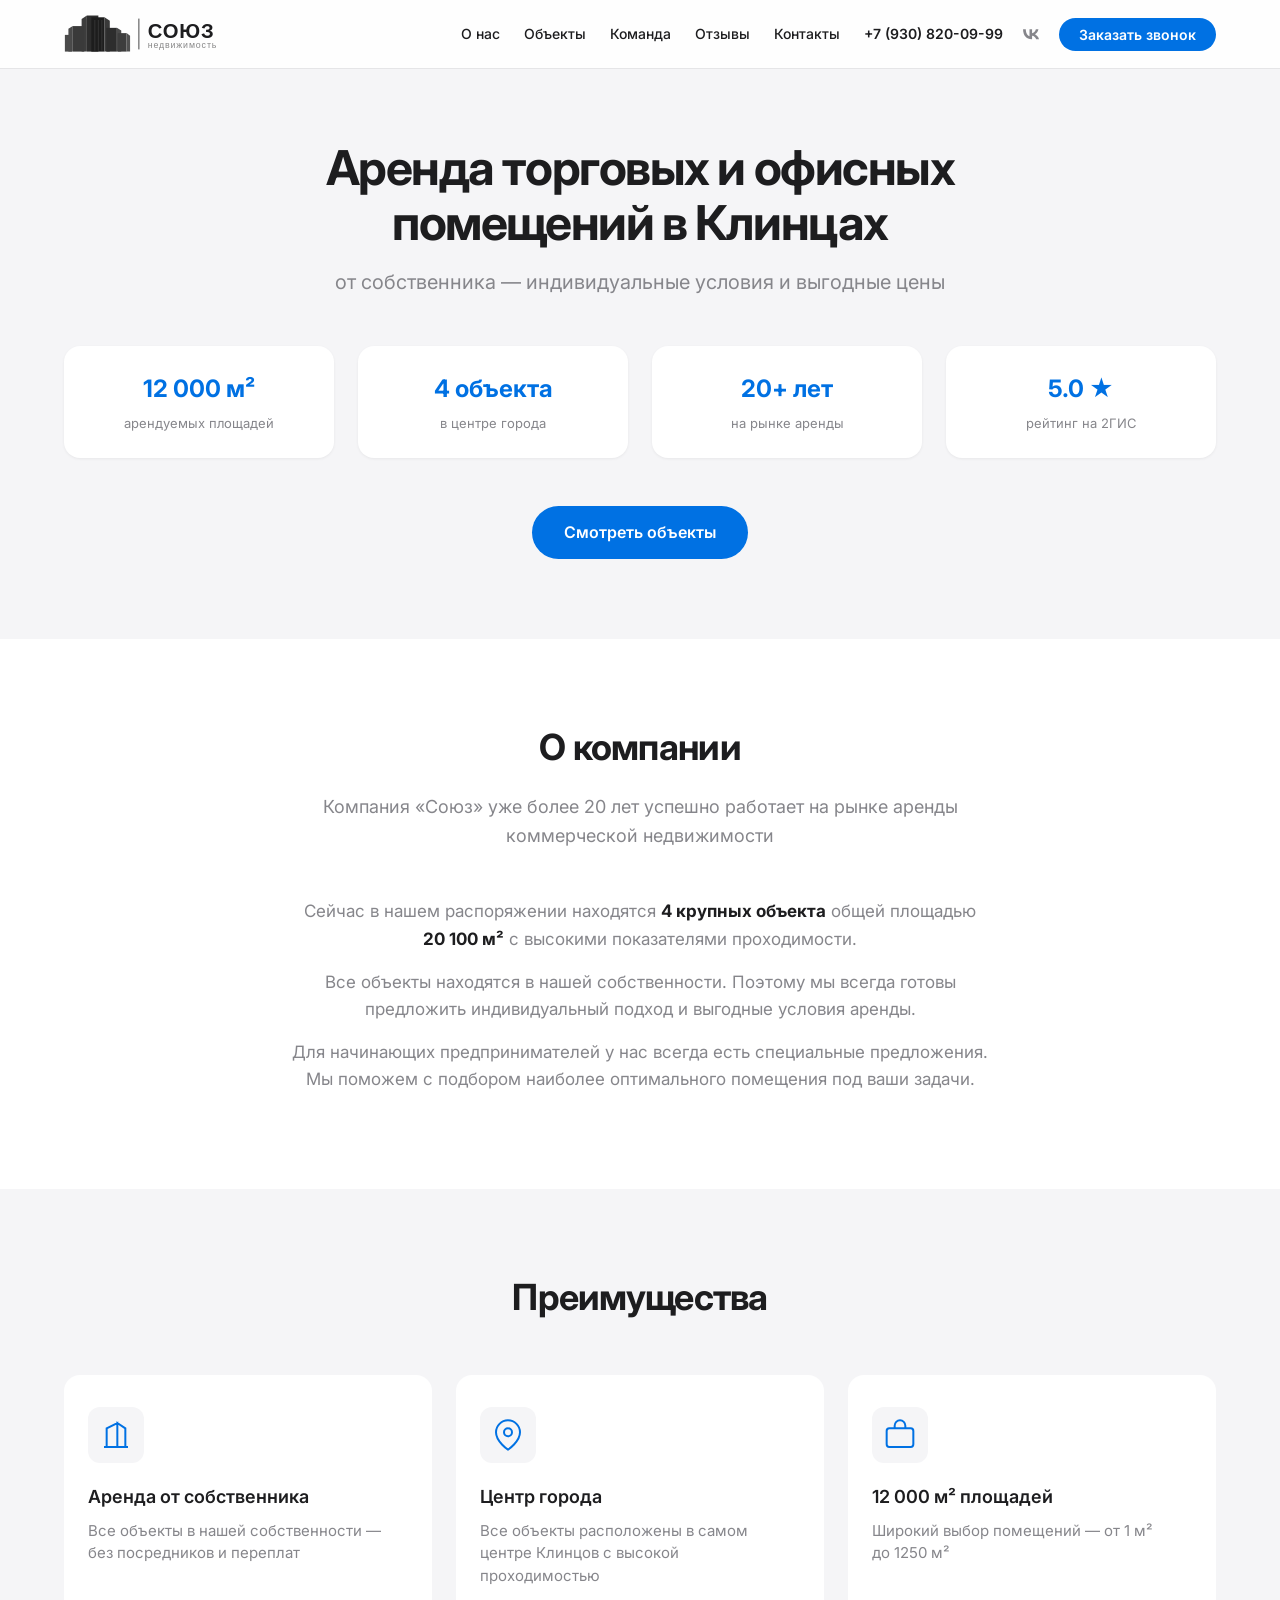
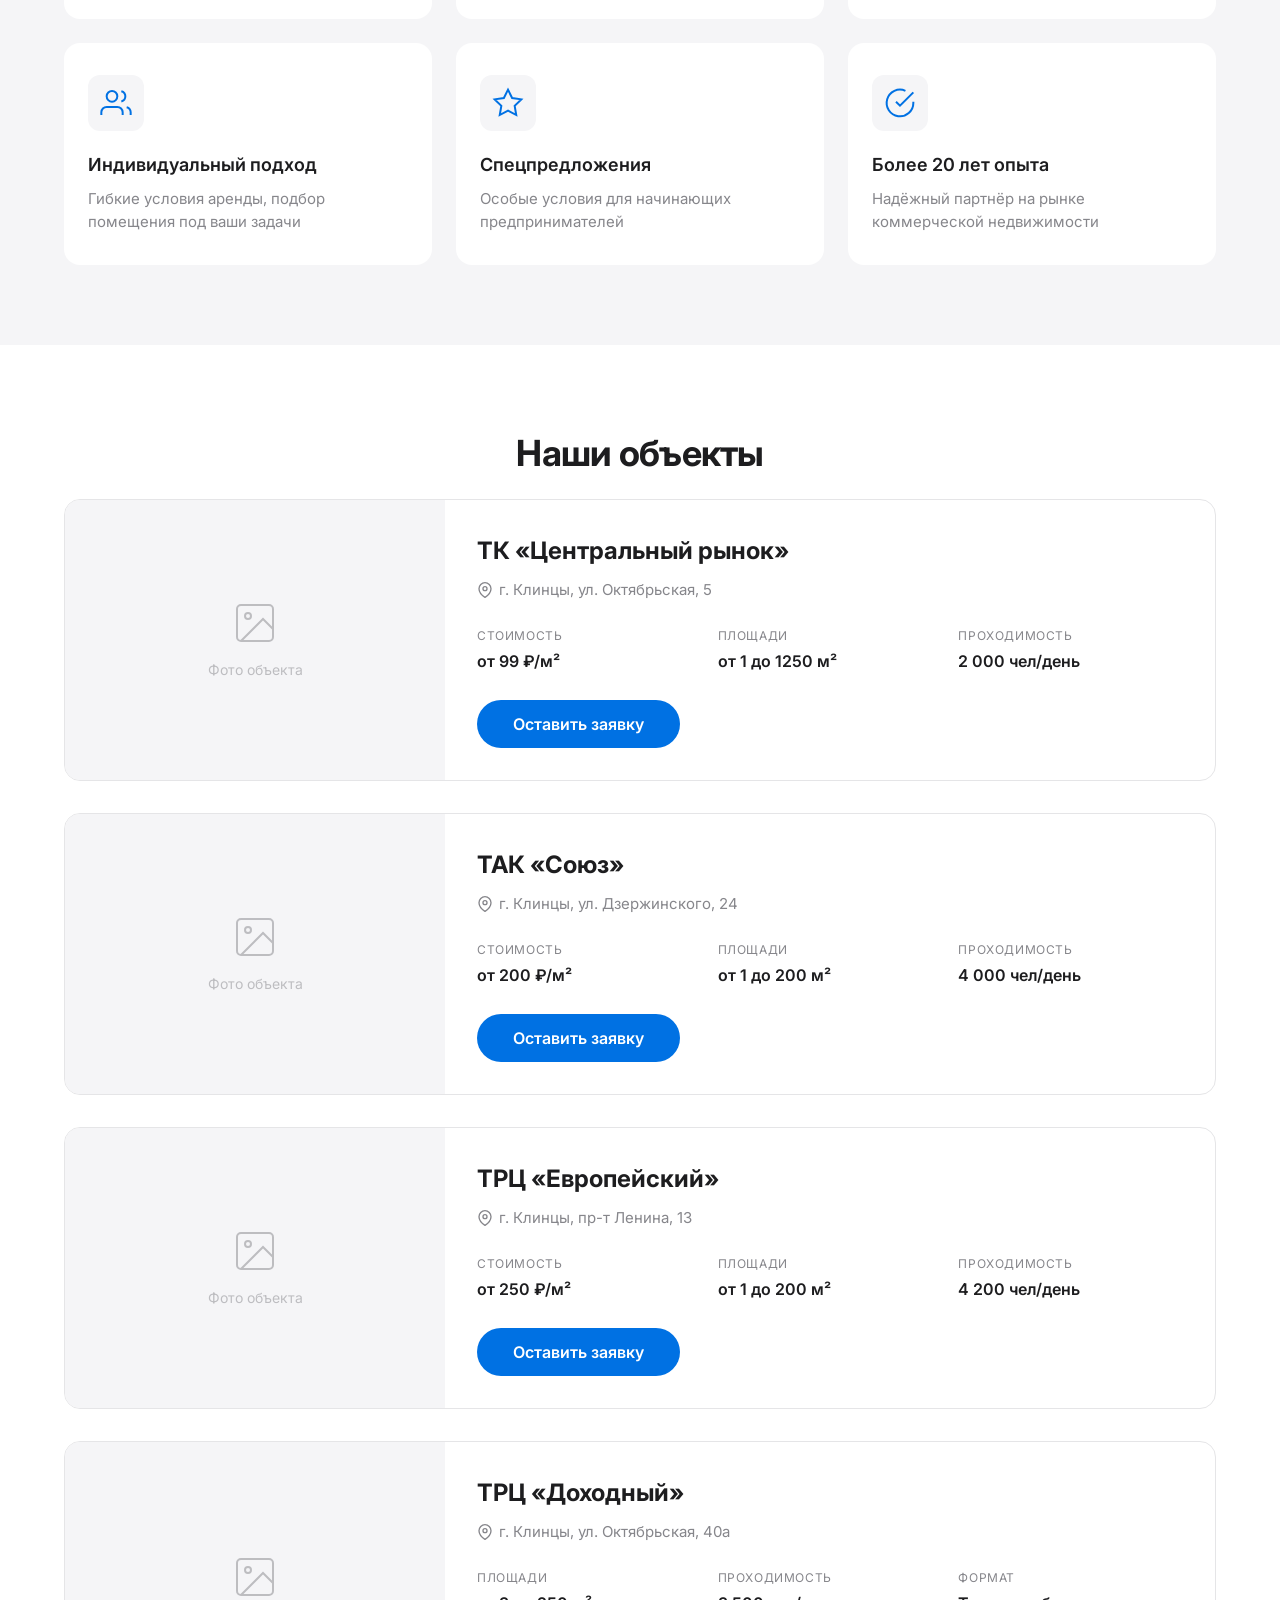
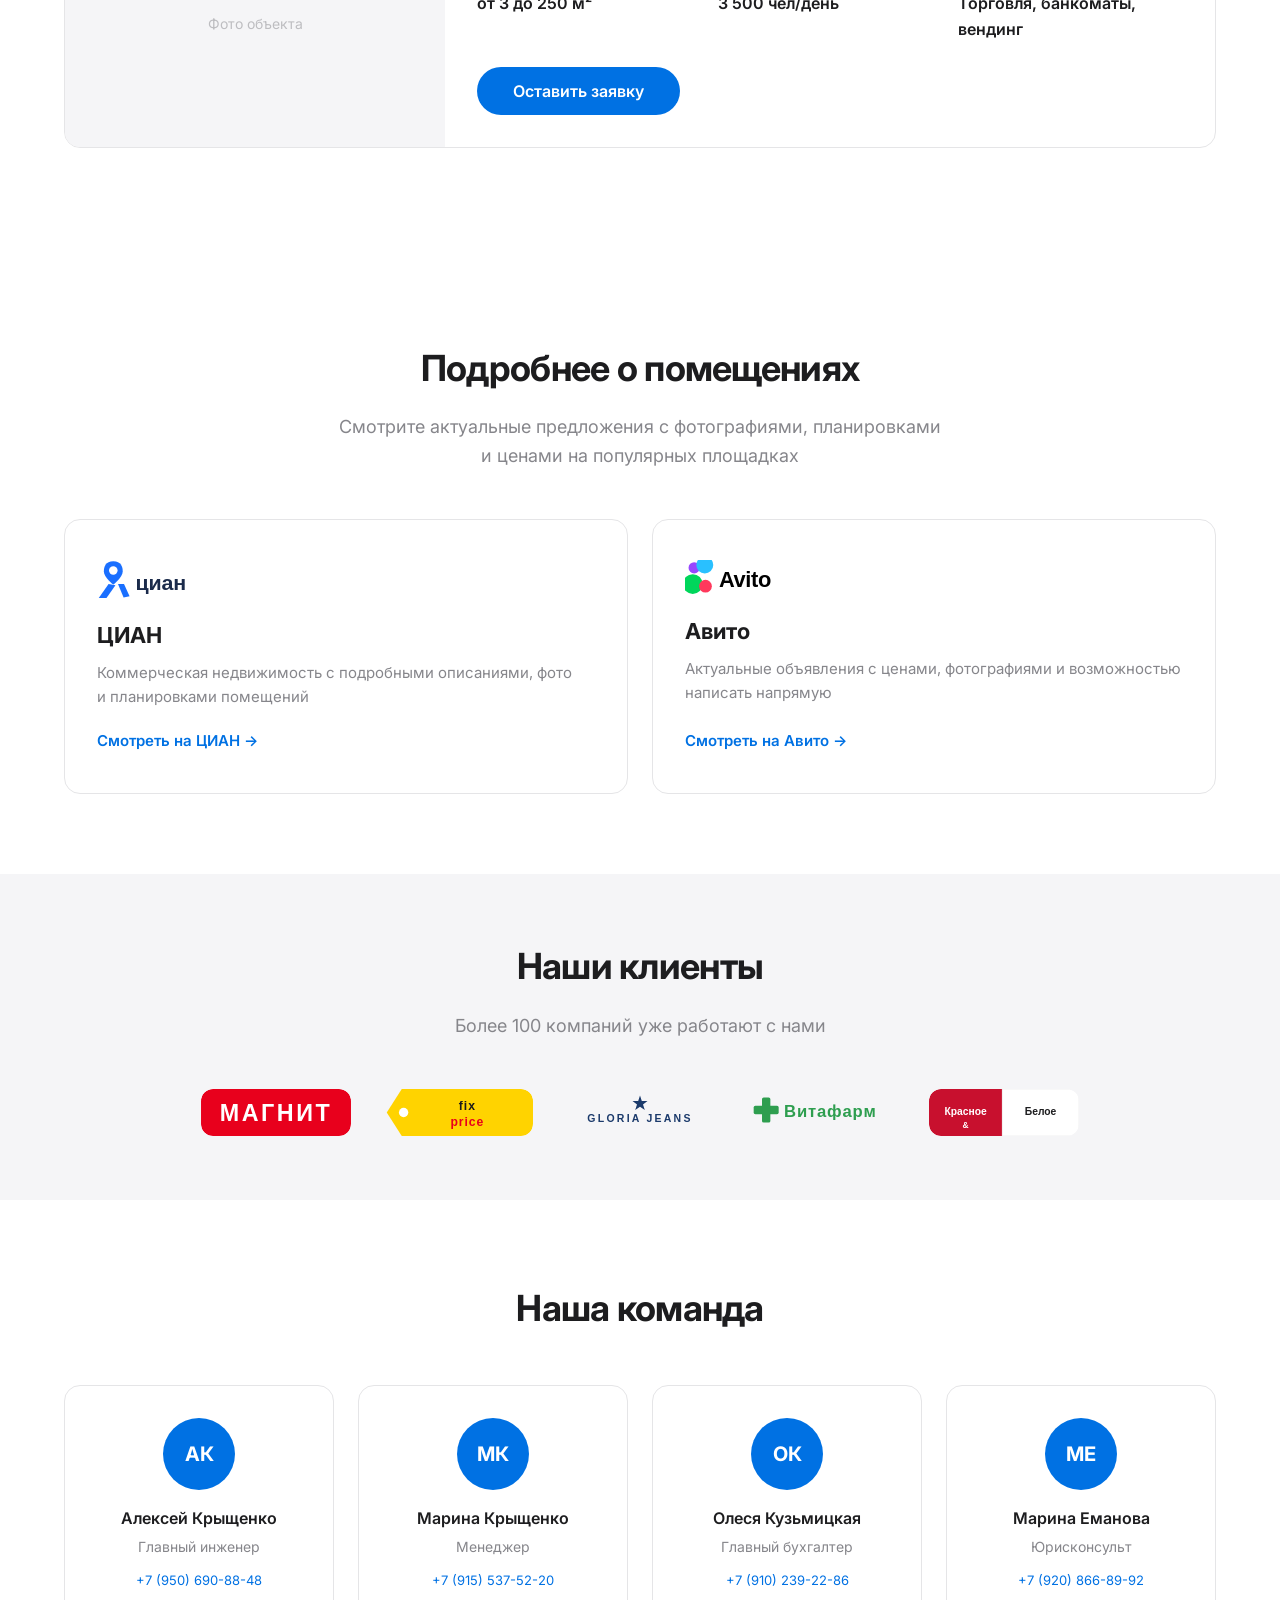
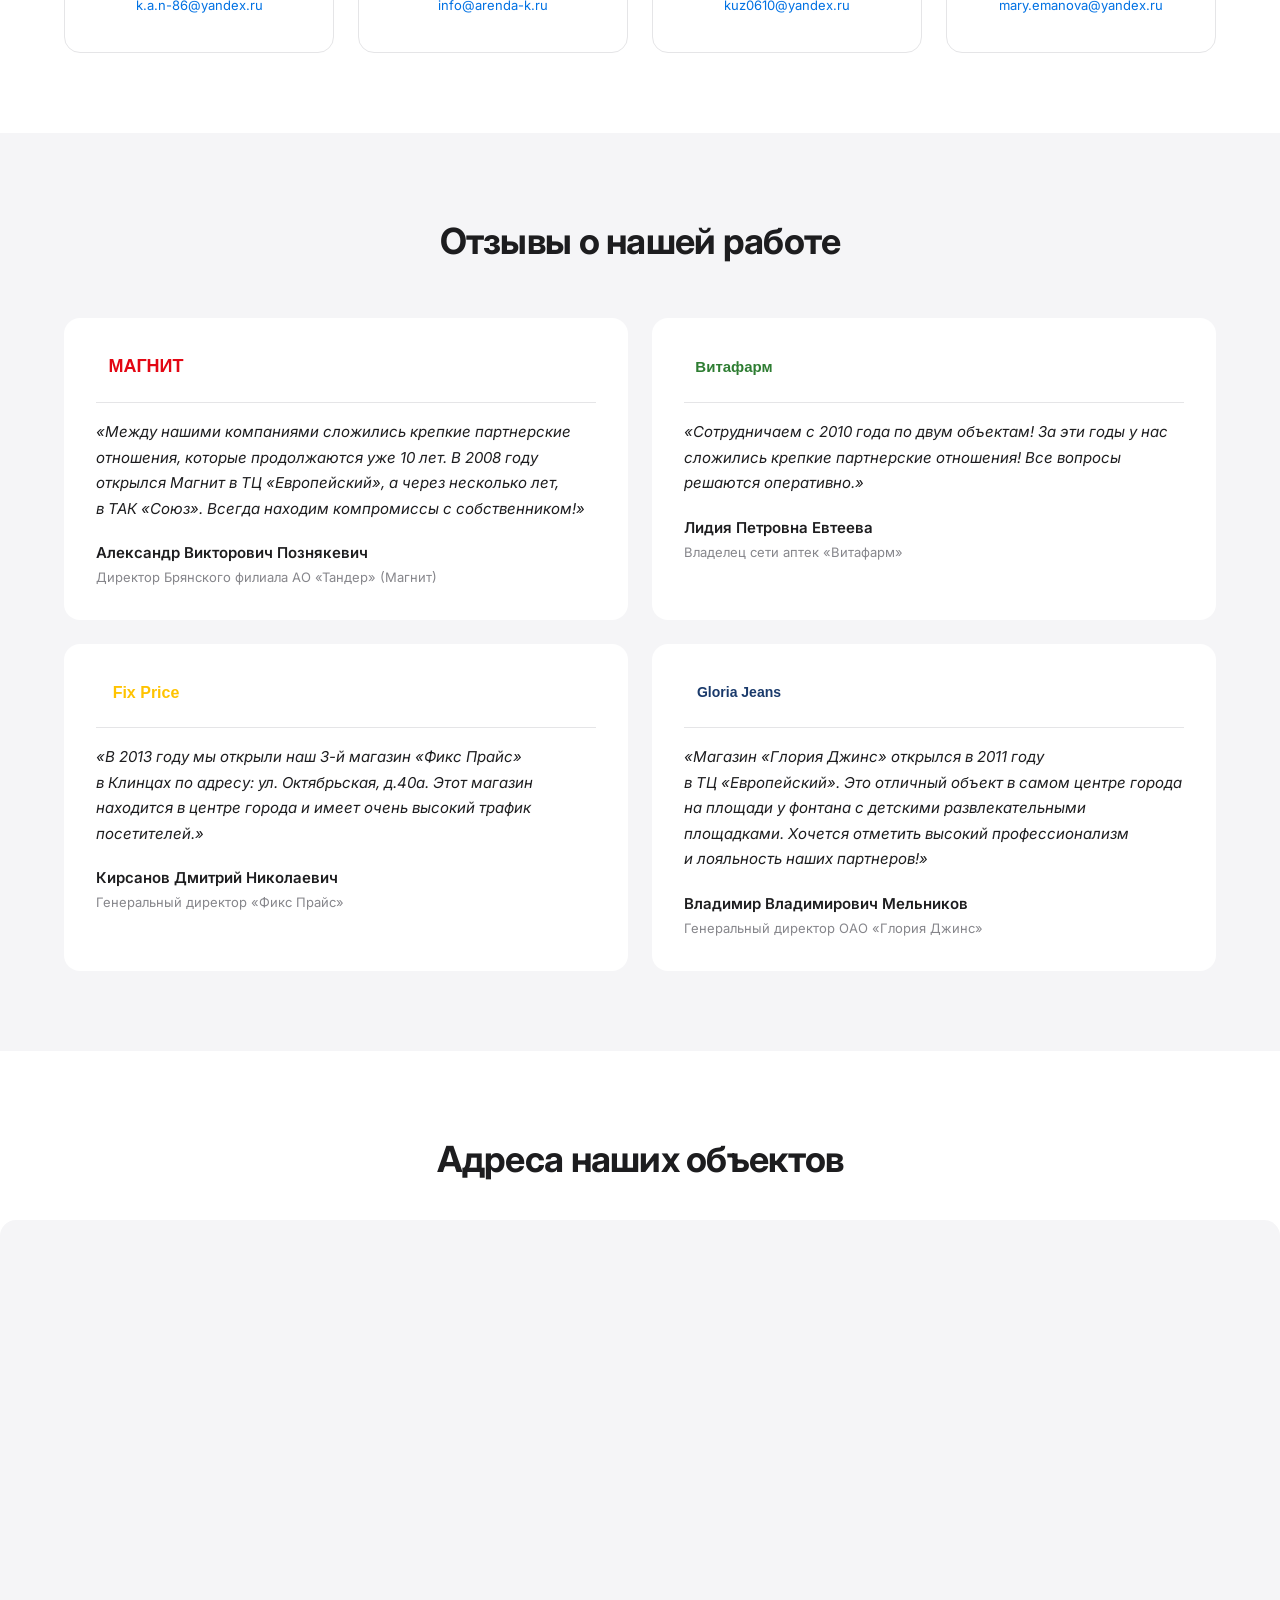
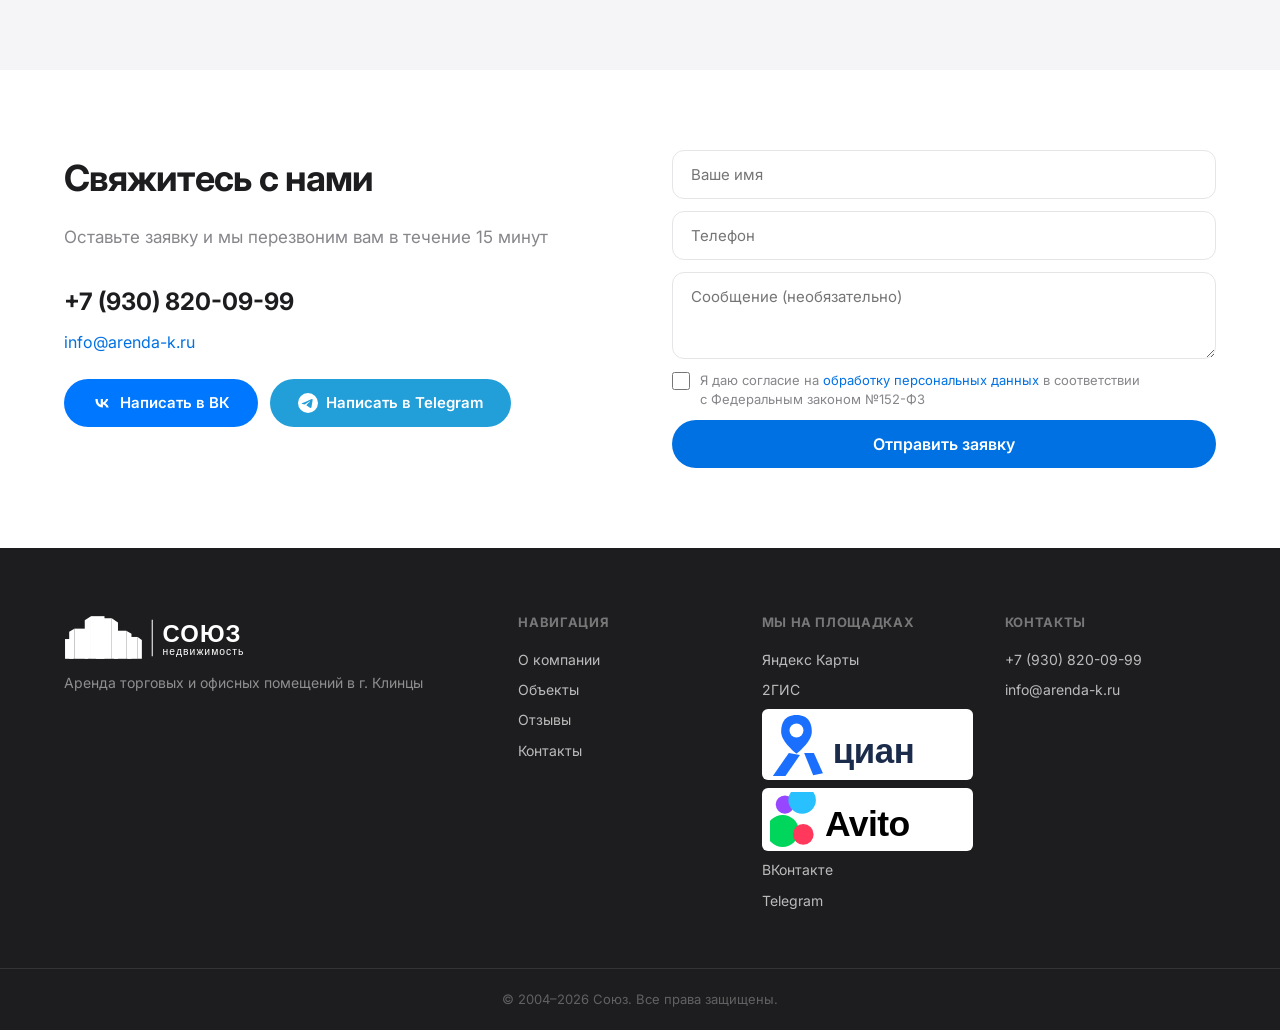
==== commit f3443ba1: "Replace fake ЦИАН and Авито text logos with accurate SVG recreations" ====
--- a/index.html
+++ b/index.html
@@ -25,7 +25,7 @@
     <!-- Fonts -->
     <link rel="preconnect" href="https://fonts.googleapis.com">
     <link rel="preconnect" href="https://fonts.gstatic.com" crossorigin>
-    <link href="https://fonts.googleapis.com/css2?family=Inter:wght@400;500;600&display=swap" rel="stylesheet">
+    <link href="https://fonts.googleapis.com/css2?family=Inter:wght@400;500;600;700&display=swap" rel="stylesheet">
 
     <link rel="stylesheet" href="css/style.css">
 
@@ -193,8 +193,7 @@
                 <img src="images/logo.svg" alt="Союз Недвижимость — аренда помещений в Клинцах" class="header__logo-img">
             </a>
             <nav class="header__nav" id="nav">
-                <a href="#about" class="nav-link">О компании</a>
-                <a href="#advantages" class="nav-link">Преимущества</a>
+                <a href="#about" class="nav-link">О нас</a>
                 <a href="#properties" class="nav-link">Объекты</a>
                 <a href="#team" class="nav-link">Команда</a>
                 <a href="#reviews" class="nav-link">Отзывы</a>
@@ -203,7 +202,7 @@
             <div class="header__actions">
                 <a href="tel:+79308200999" class="header__phone">+7 (930) 820-09-99</a>
                 <a href="https://vk.com/arenda_klintsy" target="_blank" rel="noopener" class="header__social" aria-label="ВКонтакте">
-                    <svg width="22" height="22" viewBox="0 0 24 24" fill="currentColor"><path d="M21.547 7H16.86c-.312 0-.577.237-.577.547v4.456c0 .31-.238.547-.548.547h-1.734c-.31 0-.548-.237-.548-.547V7.547c0-.31-.236-.547-.547-.547H7.547C7.236 7 7 7.237 7 7.547v8.906c0 .31.236.547.547.547h5.36c.31 0 .547-.237.547-.547v-1.734c0-.31.238-.548.548-.548h1.734c.31 0 .548.238.548.548v1.734c0 .31.237.547.547.547h4.716c.31 0 .547-.237.547-.547V7.547c0-.31-.237-.547-.547-.547z"/></svg>
+                    <svg width="24" height="24" viewBox="0 0 48 48" fill="currentColor"><path d="M25.54 34.58c-10.94 0-17.18-7.5-17.44-19.98h5.48c.18 9.16 4.22 13.04 7.42 13.84V14.6h5.16v7.9c3.16-.34 6.48-3.94 7.6-7.9h5.16c-.86 4.88-4.46 8.48-7.02 9.96 2.56 1.2 6.62 4.36 8.18 10.02h-5.68c-1.22-3.8-4.26-6.74-8.24-7.14v7.14h-.62z"/></svg>
                 </a>
                 <button class="btn btn--primary btn--sm" id="callbackBtn">Заказать звонок</button>
             </div>
@@ -445,24 +444,43 @@
         </div>
     </section>
 
+    <!-- Listings on platforms -->
+    <section class="listings" id="listings">
+        <div class="container">
+            <h2 class="section-title">Подробнее о помещениях</h2>
+            <p class="section-subtitle">Смотрите актуальные предложения с&nbsp;фотографиями, планировками и&nbsp;ценами на&nbsp;популярных площадках</p>
+            <div class="listings__grid">
+                <a href="https://www.cian.ru/company/18791894/" target="_blank" rel="noopener" class="listing-card fade-in">
+                    <div class="listing-card__icon">
+                        <img src="images/logo-cian.svg" alt="ЦИАН" width="120" height="40">
+                    </div>
+                    <h3>ЦИАН</h3>
+                    <p>Коммерческая недвижимость с&nbsp;подробными описаниями, фото и&nbsp;планировками помещений</p>
+                    <span class="listing-card__link">Смотреть на ЦИАН &rarr;</span>
+                </a>
+                <a href="https://www.avito.ru/brands/i46334220/all/kommercheskaya_nedvizhimost?gdlkerfdnwq=101&page_from=from_item_card&iid=8008930392&sellerId=ad1a329158d3c7d6ffb4b693c0ae8358" target="_blank" rel="noopener" class="listing-card fade-in">
+                    <div class="listing-card__icon">
+                        <img src="images/logo-avito.svg" alt="Авито" width="120" height="40">
+                    </div>
+                    <h3>Авито</h3>
+                    <p>Актуальные объявления с&nbsp;ценами, фотографиями и&nbsp;возможностью написать напрямую</p>
+                    <span class="listing-card__link">Смотреть на Авито &rarr;</span>
+                </a>
+            </div>
+        </div>
+    </section>
+
     <!-- Clients -->
     <section class="clients">
         <div class="container">
             <h2 class="section-title">Наши клиенты</h2>
             <p class="section-subtitle">Более 100 компаний уже работают с нами</p>
             <div class="clients__logos">
-                <div class="client-logo client-logo--magnit">
-                    <img src="images/logo-magnit.svg" alt="Магнит" width="180" height="56">
-                </div>
-                <div class="client-logo client-logo--fixprice">
-                    <img src="images/logo-fixprice.svg" alt="Fix Price" width="200" height="56">
-                </div>
-                <div class="client-logo client-logo--gloria">
-                    <img src="images/logo-gloria.svg" alt="Gloria Jeans" width="200" height="56">
-                </div>
-                <div class="client-logo client-logo--vitafarm">
-                    <img src="images/logo-vitafarm.svg" alt="Витафарм" width="180" height="56">
-                </div>
+                <div class="client-logo"><img src="images/logo-magnit.svg" alt="Магнит" height="44"></div>
+                <div class="client-logo"><img src="images/logo-fixprice.svg" alt="Фикс Прайс" height="44"></div>
+                <div class="client-logo"><img src="images/logo-gloria.svg" alt="Глория Джинс" height="44"></div>
+                <div class="client-logo"><img src="images/logo-vitafarm.svg" alt="Витафарм" height="44"></div>
+                <div class="client-logo"><img src="images/logo-krasnoe.svg" alt="Красное и Белое" height="44"></div>
             </div>
         </div>
     </section>
@@ -559,7 +577,7 @@
             <h2 class="section-title">Адреса наших объектов</h2>
         </div>
         <div class="map__embed">
-            <iframe src="https://yandex.ru/map-widget/v1/?ll=32.2410%2C52.7510&z=15&l=map&pt=32.237957,52.746197,pm2blm1~32.249393,52.754281,pm2blm2~32.232123,52.752929,pm2blm3~32.236787,52.752748,pm2blm4" width="100%" height="450" frameborder="0" allowfullscreen loading="lazy" title="Карта объектов компании Союз в Клинцах"></iframe>
+            <iframe src="https://yandex.ru/map-widget/v1/?ll=32.2400%2C52.7505&z=14&l=map&pt=32.237957%2C52.746197%2Cpm2bll%7EТК Центральный рынок~32.249393%2C52.754281%2Cpm2bll%7EТАКСоюз~32.232123%2C52.752929%2Cpm2bll%7EТРЦ Европейский~32.236787%2C52.752748%2Cpm2bll%7EТРЦ Доходный" width="100%" height="450" frameborder="0" allowfullscreen loading="lazy" title="Карта объектов компании Союз в Клинцах"></iframe>
         </div>
     </section>
 
@@ -573,7 +591,16 @@
                     <div class="contact__details">
                         <a href="tel:+79308200999" class="contact__phone">+7 (930) 820-09-99</a>
                         <a href="mailto:info@arenda-k.ru" class="contact__email">info@arenda-k.ru</a>
-                        <a href="https://t.me/arendaklintsy32" target="_blank" rel="noopener" class="contact__tg">Написать в Telegram</a>
+                    </div>
+                    <div class="contact__messengers">
+                        <a href="https://vk.com/arenda_klintsy" target="_blank" rel="noopener" class="btn btn--messenger btn--vk">
+                            <svg width="20" height="20" viewBox="0 0 48 48" fill="currentColor"><path d="M25.54 34.58c-10.94 0-17.18-7.5-17.44-19.98h5.48c.18 9.16 4.22 13.04 7.42 13.84V14.6h5.16v7.9c3.16-.34 6.48-3.94 7.6-7.9h5.16c-.86 4.88-4.46 8.48-7.02 9.96 2.56 1.2 6.62 4.36 8.18 10.02h-5.68c-1.22-3.8-4.26-6.74-8.24-7.14v7.14h-.62z"/></svg>
+                            Написать в ВК
+                        </a>
+                        <a href="https://t.me/arendaklintsy32" target="_blank" rel="noopener" class="btn btn--messenger btn--tg">
+                            <svg width="20" height="20" viewBox="0 0 24 24" fill="currentColor"><path d="M11.944 0A12 12 0 000 12a12 12 0 0012 12 12 12 0 0012-12A12 12 0 0012 0h-.056zm4.962 7.224c.1-.002.321.023.465.14a.506.506 0 01.171.325c.016.093.036.306.02.472-.18 1.898-.962 6.502-1.36 8.627-.168.9-.499 1.201-.82 1.23-.696.065-1.225-.46-1.9-.902-1.056-.693-1.653-1.124-2.678-1.8-1.185-.78-.417-1.21.258-1.91.177-.184 3.247-2.977 3.307-3.23.007-.032.014-.15-.056-.212s-.174-.041-.249-.024c-.106.024-1.793 1.14-5.061 3.345-.479.33-.913.49-1.302.48-.428-.008-1.252-.241-1.865-.44-.752-.245-1.349-.374-1.297-.789.027-.216.325-.437.893-.663 3.498-1.524 5.83-2.529 6.998-3.014 3.332-1.386 4.025-1.627 4.476-1.635z"/></svg>
+                            Написать в Telegram
+                        </a>
                     </div>
                 </div>
                 <form class="contact__form" id="contactForm">
@@ -581,9 +608,16 @@
                     <input type="tel" name="phone" placeholder="Телефон" required class="input">
                     <input type="hidden" name="property" id="formProperty" value="">
                     <textarea name="message" placeholder="Сообщение (необязательно)" rows="3" class="input input--textarea"></textarea>
+                    <label class="consent">
+                        <input type="checkbox" name="consent" required>
+                        <span>Я&nbsp;даю согласие на&nbsp;<a href="consent.html" target="_blank">обработку персональных данных</a> в&nbsp;соответствии с&nbsp;Федеральным законом №152-ФЗ</span>
+                    </label>
                     <button type="submit" class="btn btn--primary btn--lg btn--full">Отправить заявку</button>
-                    <p class="contact__privacy">Нажимая на&nbsp;кнопку, вы&nbsp;принимаете <a href="#">Политику конфиденциальности</a> и&nbsp;даёте согласие на&nbsp;обработку персональных данных.</p>
                 </form>
+                <div class="form-success" id="contactSuccess" hidden>
+                    <svg width="48" height="48" viewBox="0 0 24 24" fill="none" stroke="#0071e3" stroke-width="2"><path d="M22 11.08V12a10 10 0 11-5.93-9.14"/><polyline points="22 4 12 14.01 9 11.01"/></svg>
+                    <p>Спасибо! Ваша заявка отправлена.<br>Мы свяжемся с вами в ближайшее время.</p>
+                </div>
             </div>
         </div>
     </section>
@@ -606,8 +640,8 @@
                 <h4>Мы на площадках</h4>
                 <a href="https://yandex.com/maps/org/soyuz/26201175291/" target="_blank" rel="noopener">Яндекс Карты</a>
                 <a href="https://2gis.ru/klincy/firm/70000001047998834" target="_blank" rel="noopener">2ГИС</a>
-                <a href="https://www.cian.ru/company/18791894/" target="_blank" rel="noopener">ЦИАН</a>
-                <a href="https://www.avito.ru/brands/i46334220/all/kommercheskaya_nedvizhimost?gdlkerfdnwq=101&page_from=from_item_card&iid=8008930392&sellerId=ad1a329158d3c7d6ffb4b693c0ae8358" target="_blank" rel="noopener">Авито</a>
+                <a href="https://www.cian.ru/company/18791894/" target="_blank" rel="noopener" style="background:#fff;border-radius:6px;padding:4px 8px;display:inline-flex;align-items:center"><img src="images/logo-cian.svg" alt="ЦИАН" height="22"></a>
+                <a href="https://www.avito.ru/brands/i46334220/all/kommercheskaya_nedvizhimost?gdlkerfdnwq=101&page_from=from_item_card&iid=8008930392&sellerId=ad1a329158d3c7d6ffb4b693c0ae8358" target="_blank" rel="noopener" style="background:#fff;border-radius:6px;padding:4px 8px;display:inline-flex;align-items:center"><img src="images/logo-avito.svg" alt="Авито" height="22"></a>
                 <a href="https://vk.com/arenda_klintsy" target="_blank" rel="noopener">ВКонтакте</a>
                 <a href="https://t.me/arendaklintsy32" target="_blank" rel="noopener">Telegram</a>
             </div>
@@ -634,6 +668,10 @@
             <form id="callbackForm">
                 <input type="text" name="name" placeholder="Ваше имя" required class="input">
                 <input type="tel" name="phone" placeholder="Телефон" required class="input">
+                <label class="consent">
+                    <input type="checkbox" name="consent" required>
+                    <span>Я&nbsp;даю согласие на&nbsp;обработку персональных данных</span>
+                </label>
                 <button type="submit" class="btn btn--primary btn--full">Перезвоните мне</button>
             </form>
             <div class="form-success" id="callbackSuccess" hidden>
@@ -642,11 +680,6 @@
         </div>
     </div>
 
-    <!-- Success message for contact form -->
-    <div class="form-success" id="contactSuccess" hidden>
-        <p>Спасибо! Ваша заявка отправлена. Мы свяжемся с вами в ближайшее время.</p>
-    </div>
-
     <script src="js/main.js"></script>
 </body>
 </html>
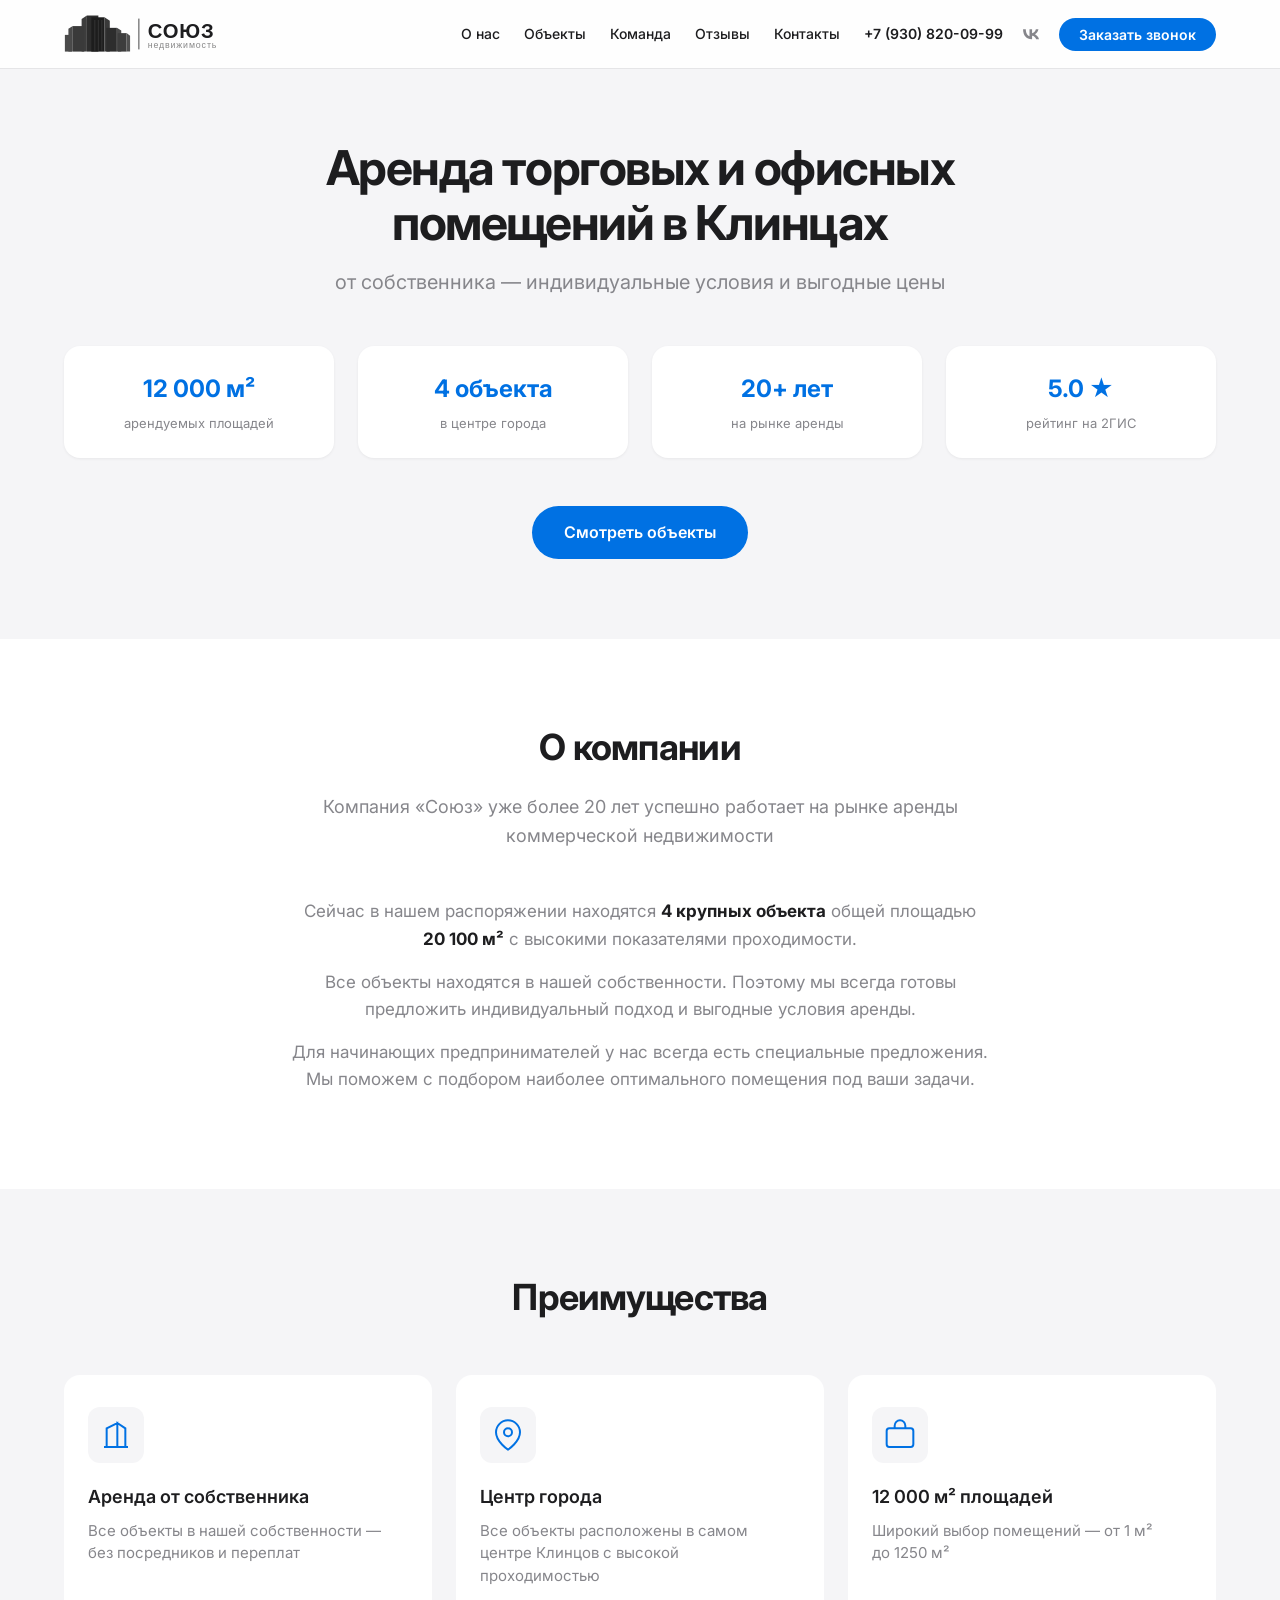
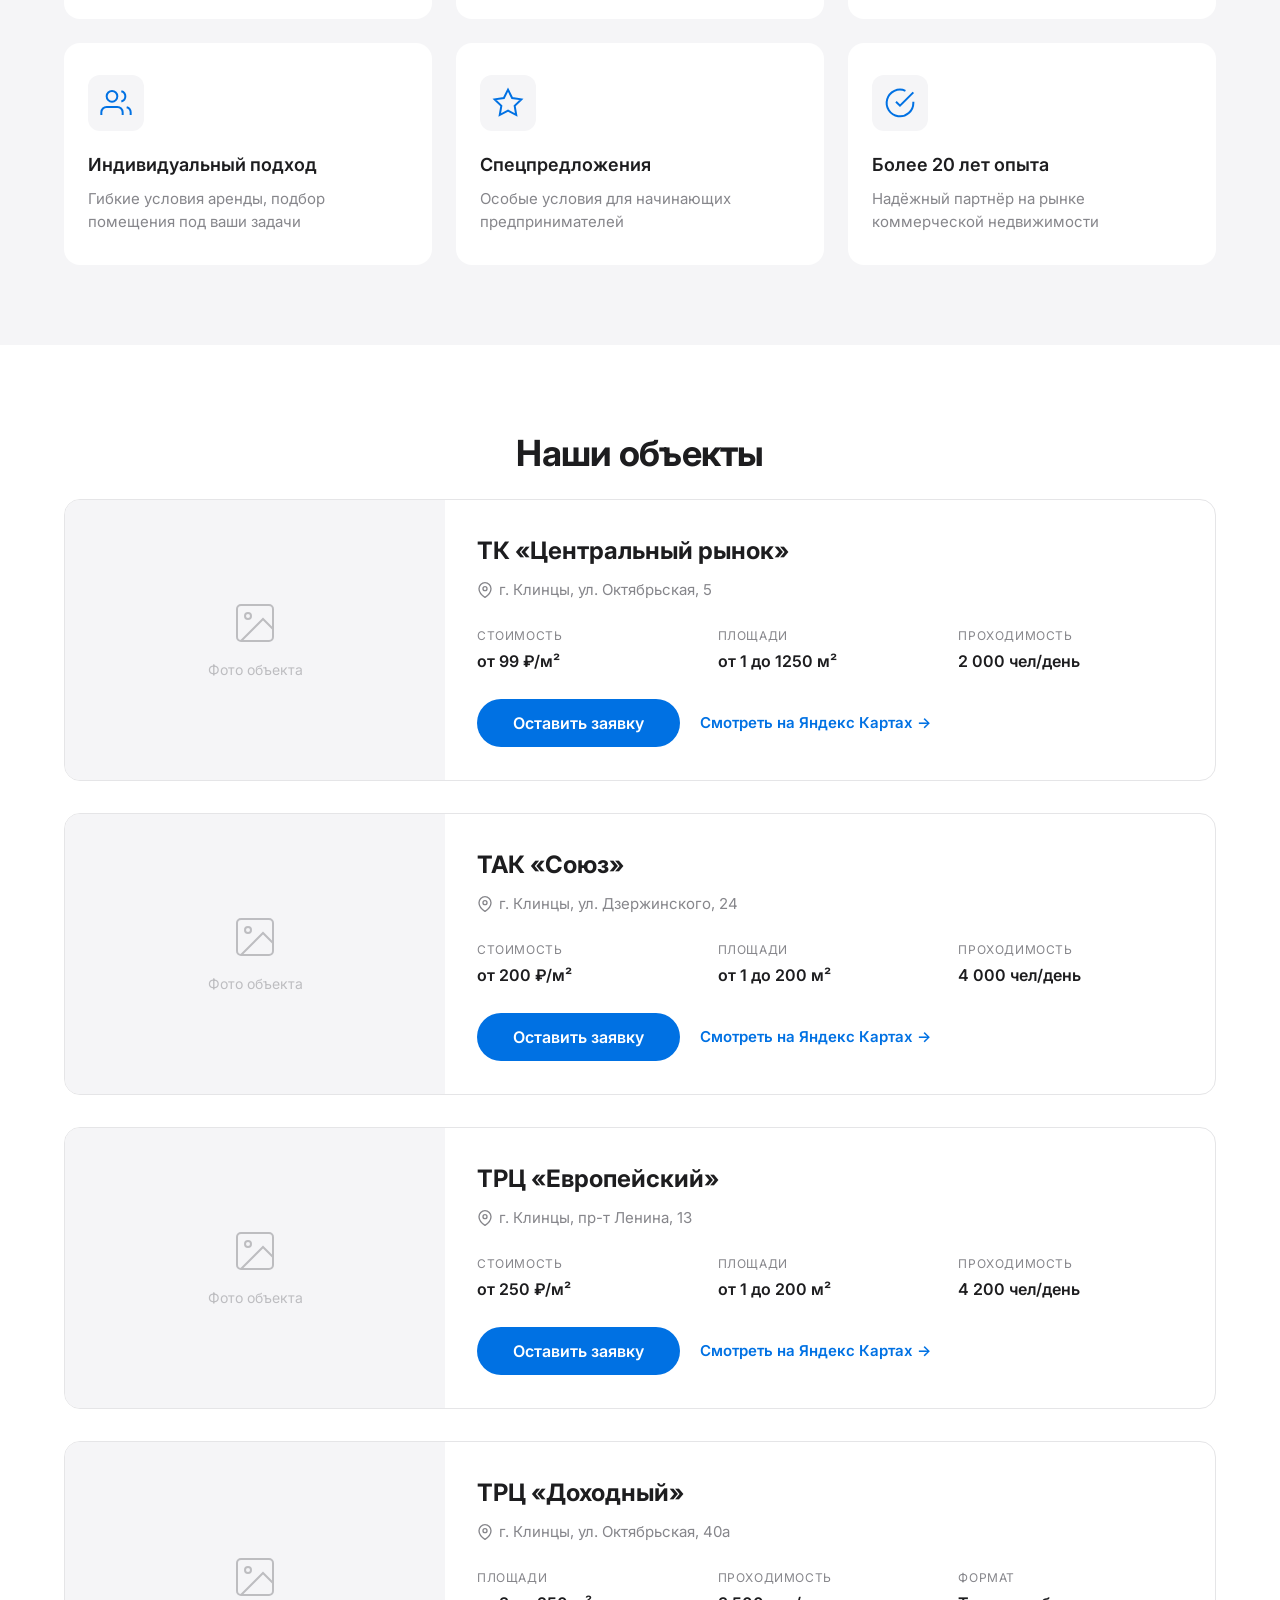
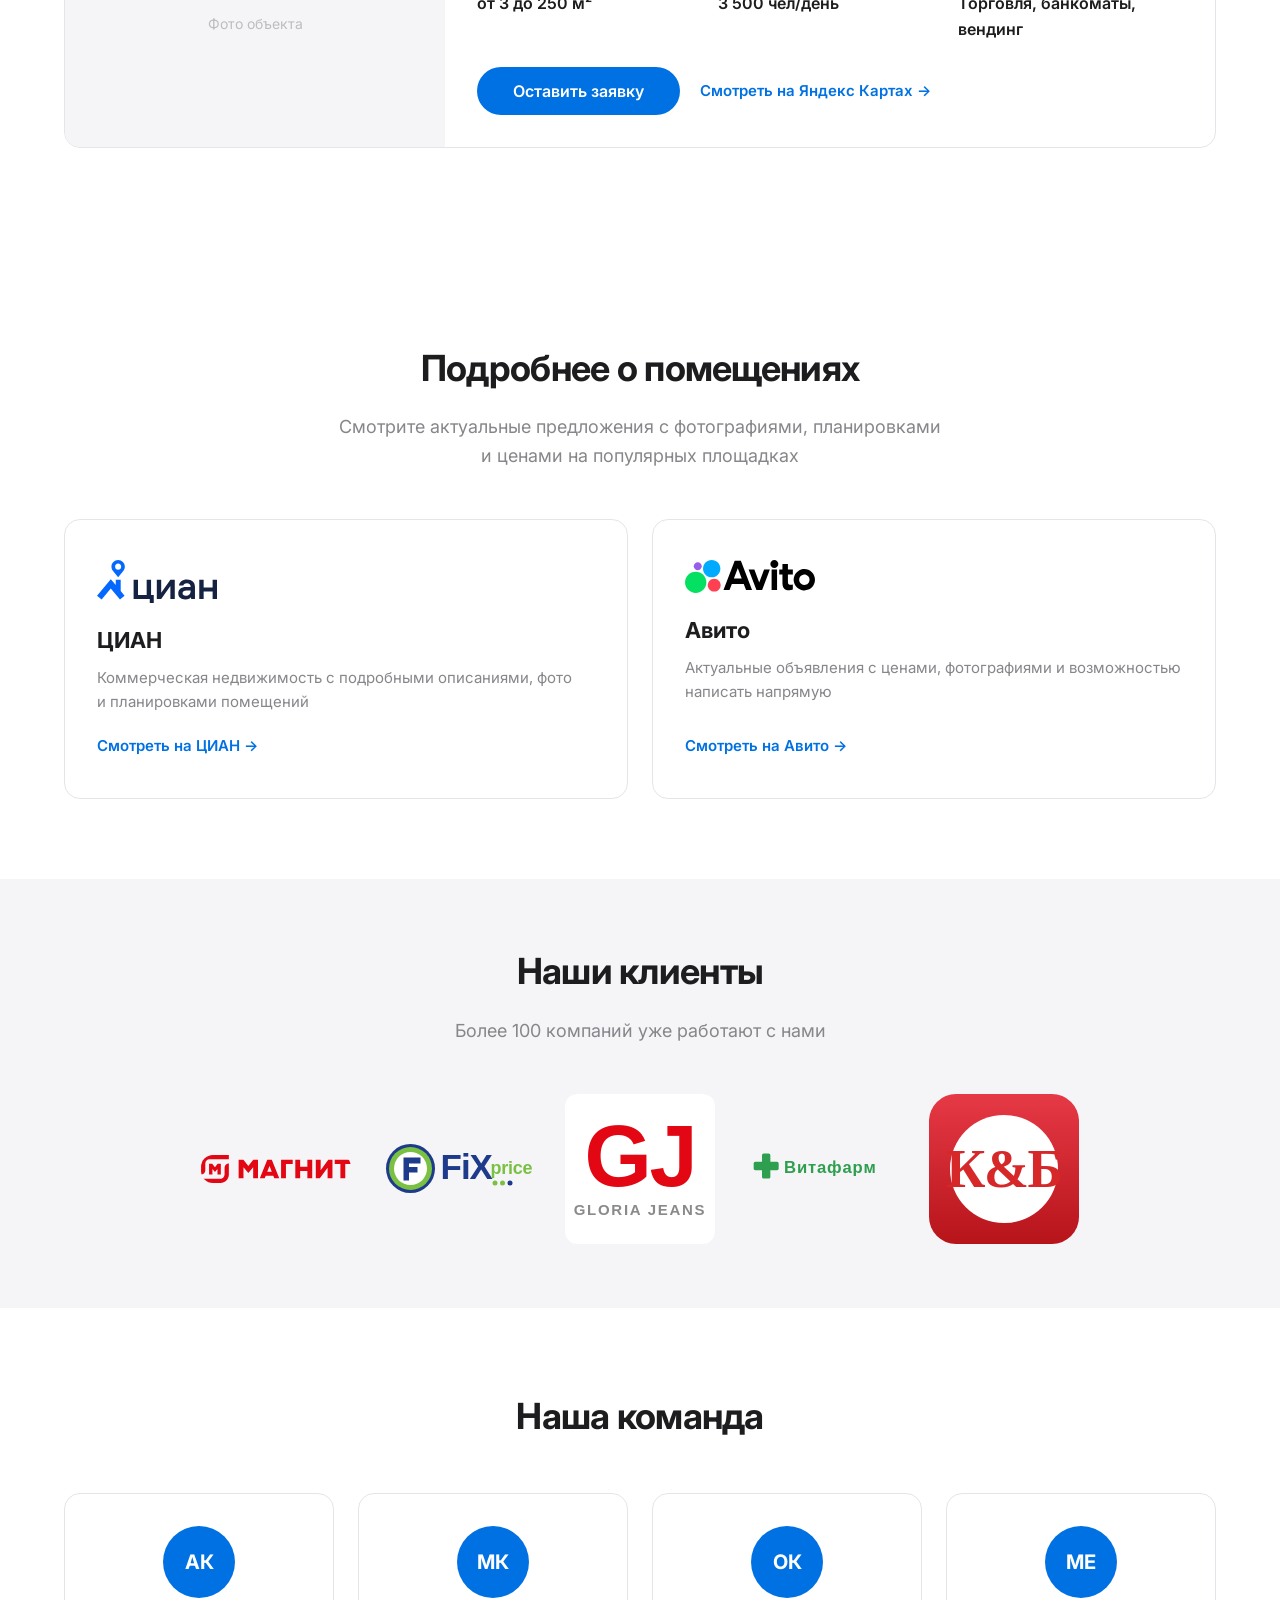
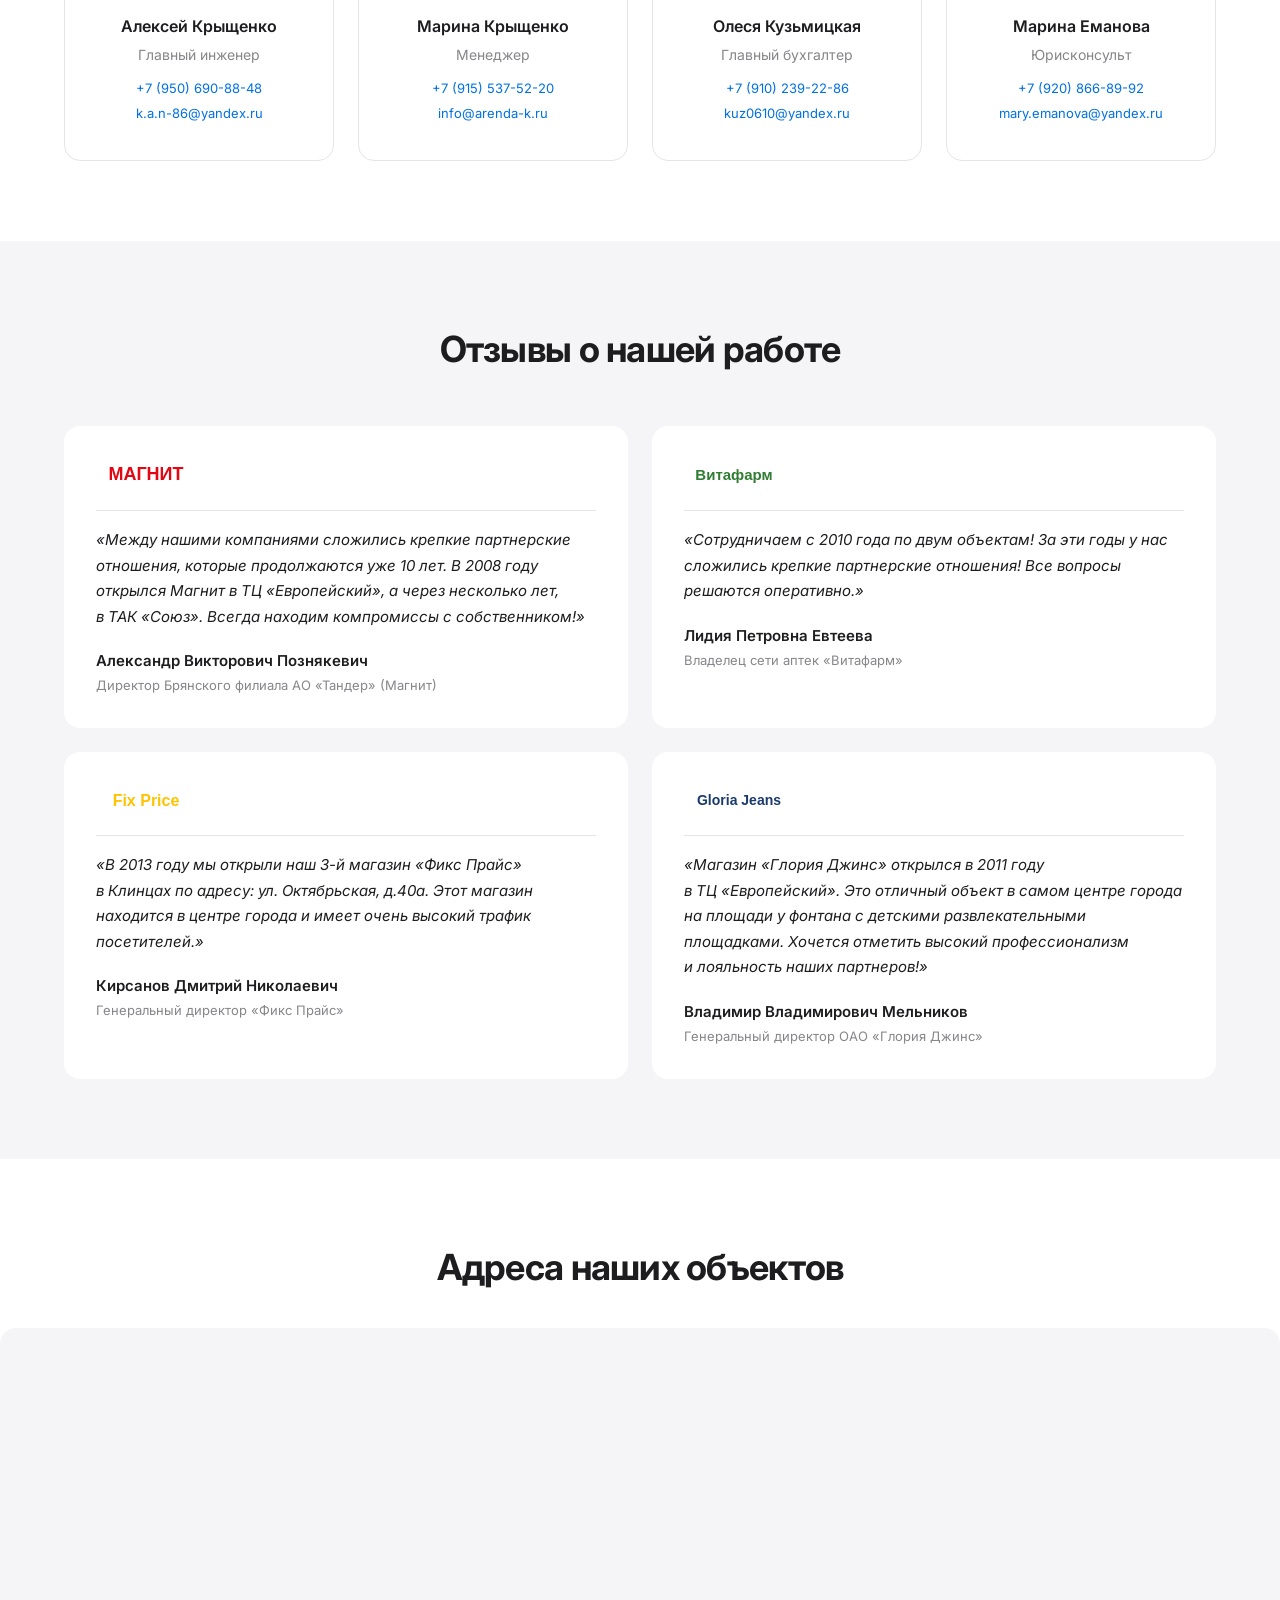
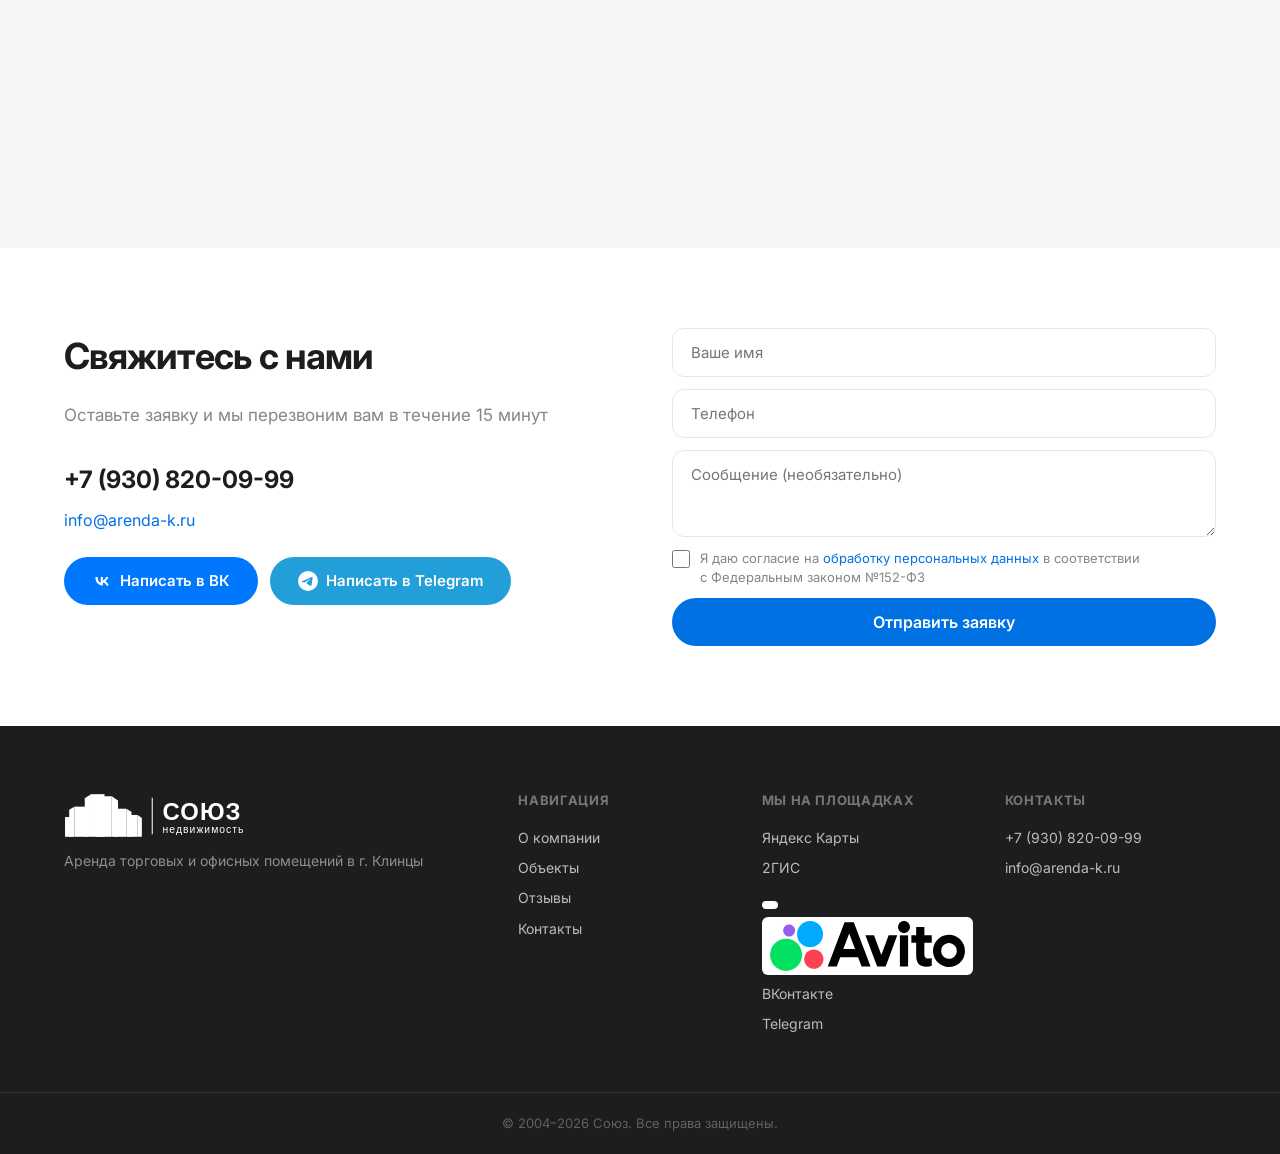
==== commit 70d148b8: "Update brand logos, per-property Yandex Maps links, rebuilt map iframe - Replace Cian, Avito, Magnit" ====
--- a/index.html
+++ b/index.html
@@ -324,10 +324,10 @@
                 </div>
                 <div class="property-card__info">
                     <h3 class="property-card__name">ТК «Центральный рынок»</h3>
-                    <p class="property-card__address">
+                    <a href="https://yandex.com/maps/10653/klintsy/?ll=32.238017%2C52.745895&mode=poi&poi%5Bpoint%5D=32.237956%2C52.746198&poi%5Buri%5D=ymapsbm1%3A%2F%2Forg%3Foid%3D53940329825&z=19.4" target="_blank" rel="noopener" class="property-card__address">
                         <svg width="16" height="16" viewBox="0 0 24 24" fill="none" stroke="currentColor" stroke-width="2"><path d="M21 10c0 7-9 13-9 13s-9-6-9-13a9 9 0 0118 0z"/><circle cx="12" cy="10" r="3"/></svg>
                         г. Клинцы, ул. Октябрьская, 5
-                    </p>
+                    </a>
                     <div class="property-card__details">
                         <div class="detail">
                             <span class="detail__label">Стоимость</span>
@@ -342,7 +342,10 @@
                             <span class="detail__value">2 000 чел/день</span>
                         </div>
                     </div>
-                    <button class="btn btn--primary property-card__btn" data-property="ТК «Центральный рынок»">Оставить заявку</button>
+                    <div class="property-card__actions">
+                        <button class="btn btn--primary property-card__btn" data-property="ТК «Центральный рынок»">Оставить заявку</button>
+                        <a href="https://yandex.com/maps/10653/klintsy/?ll=32.238017%2C52.745895&mode=poi&poi%5Bpoint%5D=32.237956%2C52.746198&poi%5Buri%5D=ymapsbm1%3A%2F%2Forg%3Foid%3D53940329825&z=19.4" target="_blank" rel="noopener" class="property-card__map-link">Смотреть на Яндекс Картах &rarr;</a>
+                    </div>
                 </div>
             </article>
 
@@ -356,10 +359,10 @@
                 </div>
                 <div class="property-card__info">
                     <h3 class="property-card__name">ТАК «Союз»</h3>
-                    <p class="property-card__address">
+                    <a href="https://yandex.com/maps/10653/klintsy/?ll=32.249555%2C52.756125&mode=poi&poi%5Bpoint%5D=32.249084%2C52.756619&poi%5Buri%5D=ymapsbm1%3A%2F%2Forg%3Foid%3D26201175291&z=19.05" target="_blank" rel="noopener" class="property-card__address">
                         <svg width="16" height="16" viewBox="0 0 24 24" fill="none" stroke="currentColor" stroke-width="2"><path d="M21 10c0 7-9 13-9 13s-9-6-9-13a9 9 0 0118 0z"/><circle cx="12" cy="10" r="3"/></svg>
                         г. Клинцы, ул. Дзержинского, 24
-                    </p>
+                    </a>
                     <div class="property-card__details">
                         <div class="detail">
                             <span class="detail__label">Стоимость</span>
@@ -374,7 +377,10 @@
                             <span class="detail__value">4 000 чел/день</span>
                         </div>
                     </div>
-                    <button class="btn btn--primary property-card__btn" data-property="ТАК «Союз»">Оставить заявку</button>
+                    <div class="property-card__actions">
+                        <button class="btn btn--primary property-card__btn" data-property="ТАК «Союз»">Оставить заявку</button>
+                        <a href="https://yandex.com/maps/10653/klintsy/?ll=32.249555%2C52.756125&mode=poi&poi%5Bpoint%5D=32.249084%2C52.756619&poi%5Buri%5D=ymapsbm1%3A%2F%2Forg%3Foid%3D26201175291&z=19.05" target="_blank" rel="noopener" class="property-card__map-link">Смотреть на Яндекс Картах &rarr;</a>
+                    </div>
                 </div>
             </article>
 
@@ -388,10 +394,10 @@
                 </div>
                 <div class="property-card__info">
                     <h3 class="property-card__name">ТРЦ «Европейский»</h3>
-                    <p class="property-card__address">
+                    <a href="https://yandex.com/maps/org/shopping_center_european/111336099468/" target="_blank" rel="noopener" class="property-card__address">
                         <svg width="16" height="16" viewBox="0 0 24 24" fill="none" stroke="currentColor" stroke-width="2"><path d="M21 10c0 7-9 13-9 13s-9-6-9-13a9 9 0 0118 0z"/><circle cx="12" cy="10" r="3"/></svg>
                         г. Клинцы, пр-т Ленина, 13
-                    </p>
+                    </a>
                     <div class="property-card__details">
                         <div class="detail">
                             <span class="detail__label">Стоимость</span>
@@ -406,7 +412,10 @@
                             <span class="detail__value">4 200 чел/день</span>
                         </div>
                     </div>
-                    <button class="btn btn--primary property-card__btn" data-property="ТРЦ «Европейский»">Оставить заявку</button>
+                    <div class="property-card__actions">
+                        <button class="btn btn--primary property-card__btn" data-property="ТРЦ «Европейский»">Оставить заявку</button>
+                        <a href="https://yandex.com/maps/org/shopping_center_european/111336099468/" target="_blank" rel="noopener" class="property-card__map-link">Смотреть на Яндекс Картах &rarr;</a>
+                    </div>
                 </div>
             </article>
 
@@ -420,10 +429,10 @@
                 </div>
                 <div class="property-card__info">
                     <h3 class="property-card__name">ТРЦ «Доходный»</h3>
-                    <p class="property-card__address">
+                    <a href="https://yandex.com/maps/org/shopping_mall/90976081696/?ll=32.236817%2C52.752724&z=17" target="_blank" rel="noopener" class="property-card__address">
                         <svg width="16" height="16" viewBox="0 0 24 24" fill="none" stroke="currentColor" stroke-width="2"><path d="M21 10c0 7-9 13-9 13s-9-6-9-13a9 9 0 0118 0z"/><circle cx="12" cy="10" r="3"/></svg>
                         г. Клинцы, ул. Октябрьская, 40а
-                    </p>
+                    </a>
                     <div class="property-card__details">
                         <div class="detail">
                             <span class="detail__label">Площади</span>
@@ -438,7 +447,10 @@
                             <span class="detail__value">Торговля, банкоматы, вендинг</span>
                         </div>
                     </div>
-                    <button class="btn btn--primary property-card__btn" data-property="ТРЦ «Доходный»">Оставить заявку</button>
+                    <div class="property-card__actions">
+                        <button class="btn btn--primary property-card__btn" data-property="ТРЦ «Доходный»">Оставить заявку</button>
+                        <a href="https://yandex.com/maps/org/shopping_mall/90976081696/?ll=32.236817%2C52.752724&z=17" target="_blank" rel="noopener" class="property-card__map-link">Смотреть на Яндекс Картах &rarr;</a>
+                    </div>
                 </div>
             </article>
         </div>
@@ -452,7 +464,7 @@
             <div class="listings__grid">
                 <a href="https://www.cian.ru/company/18791894/" target="_blank" rel="noopener" class="listing-card fade-in">
                     <div class="listing-card__icon">
-                        <img src="images/logo-cian.svg" alt="ЦИАН" width="120" height="40">
+                        <img src="images/logo-cian.svg" alt="ЦИАН" width="120" height="43" style="height:auto">
                     </div>
                     <h3>ЦИАН</h3>
                     <p>Коммерческая недвижимость с&nbsp;подробными описаниями, фото и&nbsp;планировками помещений</p>
@@ -460,7 +472,7 @@
                 </a>
                 <a href="https://www.avito.ru/brands/i46334220/all/kommercheskaya_nedvizhimost?gdlkerfdnwq=101&page_from=from_item_card&iid=8008930392&sellerId=ad1a329158d3c7d6ffb4b693c0ae8358" target="_blank" rel="noopener" class="listing-card fade-in">
                     <div class="listing-card__icon">
-                        <img src="images/logo-avito.svg" alt="Авито" width="120" height="40">
+                        <img src="images/logo-avito.svg" alt="Авито" width="130" height="33" style="height:auto">
                     </div>
                     <h3>Авито</h3>
                     <p>Актуальные объявления с&nbsp;ценами, фотографиями и&nbsp;возможностью написать напрямую</p>
@@ -577,7 +589,7 @@
             <h2 class="section-title">Адреса наших объектов</h2>
         </div>
         <div class="map__embed">
-            <iframe src="https://yandex.ru/map-widget/v1/?ll=32.2400%2C52.7505&z=14&l=map&pt=32.237957%2C52.746197%2Cpm2bll%7EТК Центральный рынок~32.249393%2C52.754281%2Cpm2bll%7EТАКСоюз~32.232123%2C52.752929%2Cpm2bll%7EТРЦ Европейский~32.236787%2C52.752748%2Cpm2bll%7EТРЦ Доходный" width="100%" height="450" frameborder="0" allowfullscreen loading="lazy" title="Карта объектов компании Союз в Клинцах"></iframe>
+            <iframe src="https://yandex.ru/map-widget/v1/?ll=32.240642%2C52.751409&z=14&l=map&pt=32.237956,52.746198,pm2rdm~32.249084,52.756619,pm2rdm~32.232199,52.752876,pm2rdm~32.236817,52.752724,pm2rdm" width="100%" height="520" frameborder="0" allowfullscreen loading="lazy" title="Карта объектов компании Союз в Клинцах"></iframe>
         </div>
     </section>
 
--- a/css/style.css
+++ b/css/style.css
@@ -482,12 +482,38 @@
 }
 
 .property-card__address {
-    display: flex;
+    display: inline-flex;
     align-items: center;
     gap: 6px;
     font-size: 15px;
     color: var(--color-text-secondary);
     margin-bottom: 24px;
+    text-decoration: none;
+    transition: color var(--transition);
+    width: fit-content;
+}
+
+a.property-card__address:hover {
+    color: var(--color-accent);
+}
+
+.property-card__actions {
+    display: flex;
+    flex-wrap: wrap;
+    align-items: center;
+    gap: 20px;
+}
+
+.property-card__map-link {
+    font-size: 15px;
+    font-weight: 600;
+    color: var(--color-accent);
+    text-decoration: none;
+    transition: opacity var(--transition);
+}
+
+.property-card__map-link:hover {
+    opacity: 0.7;
 }
 
 .property-card__address svg {
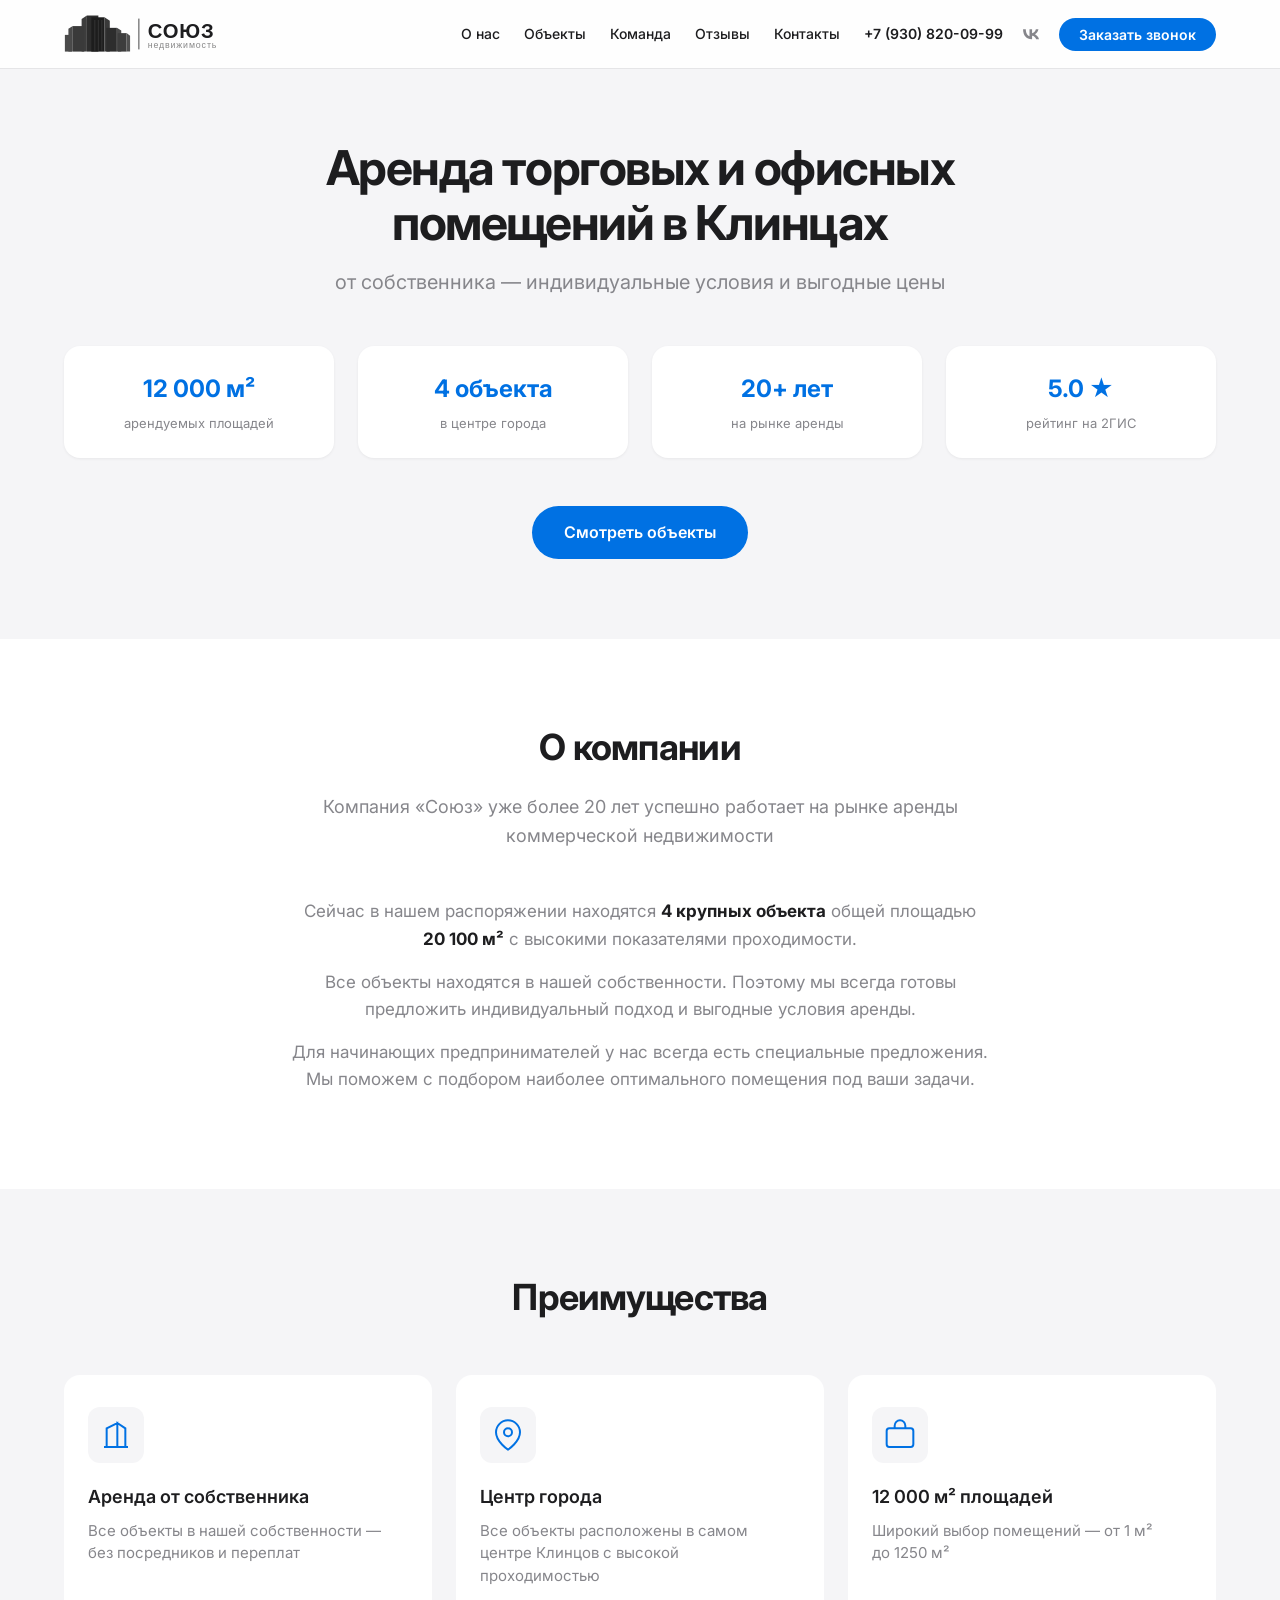
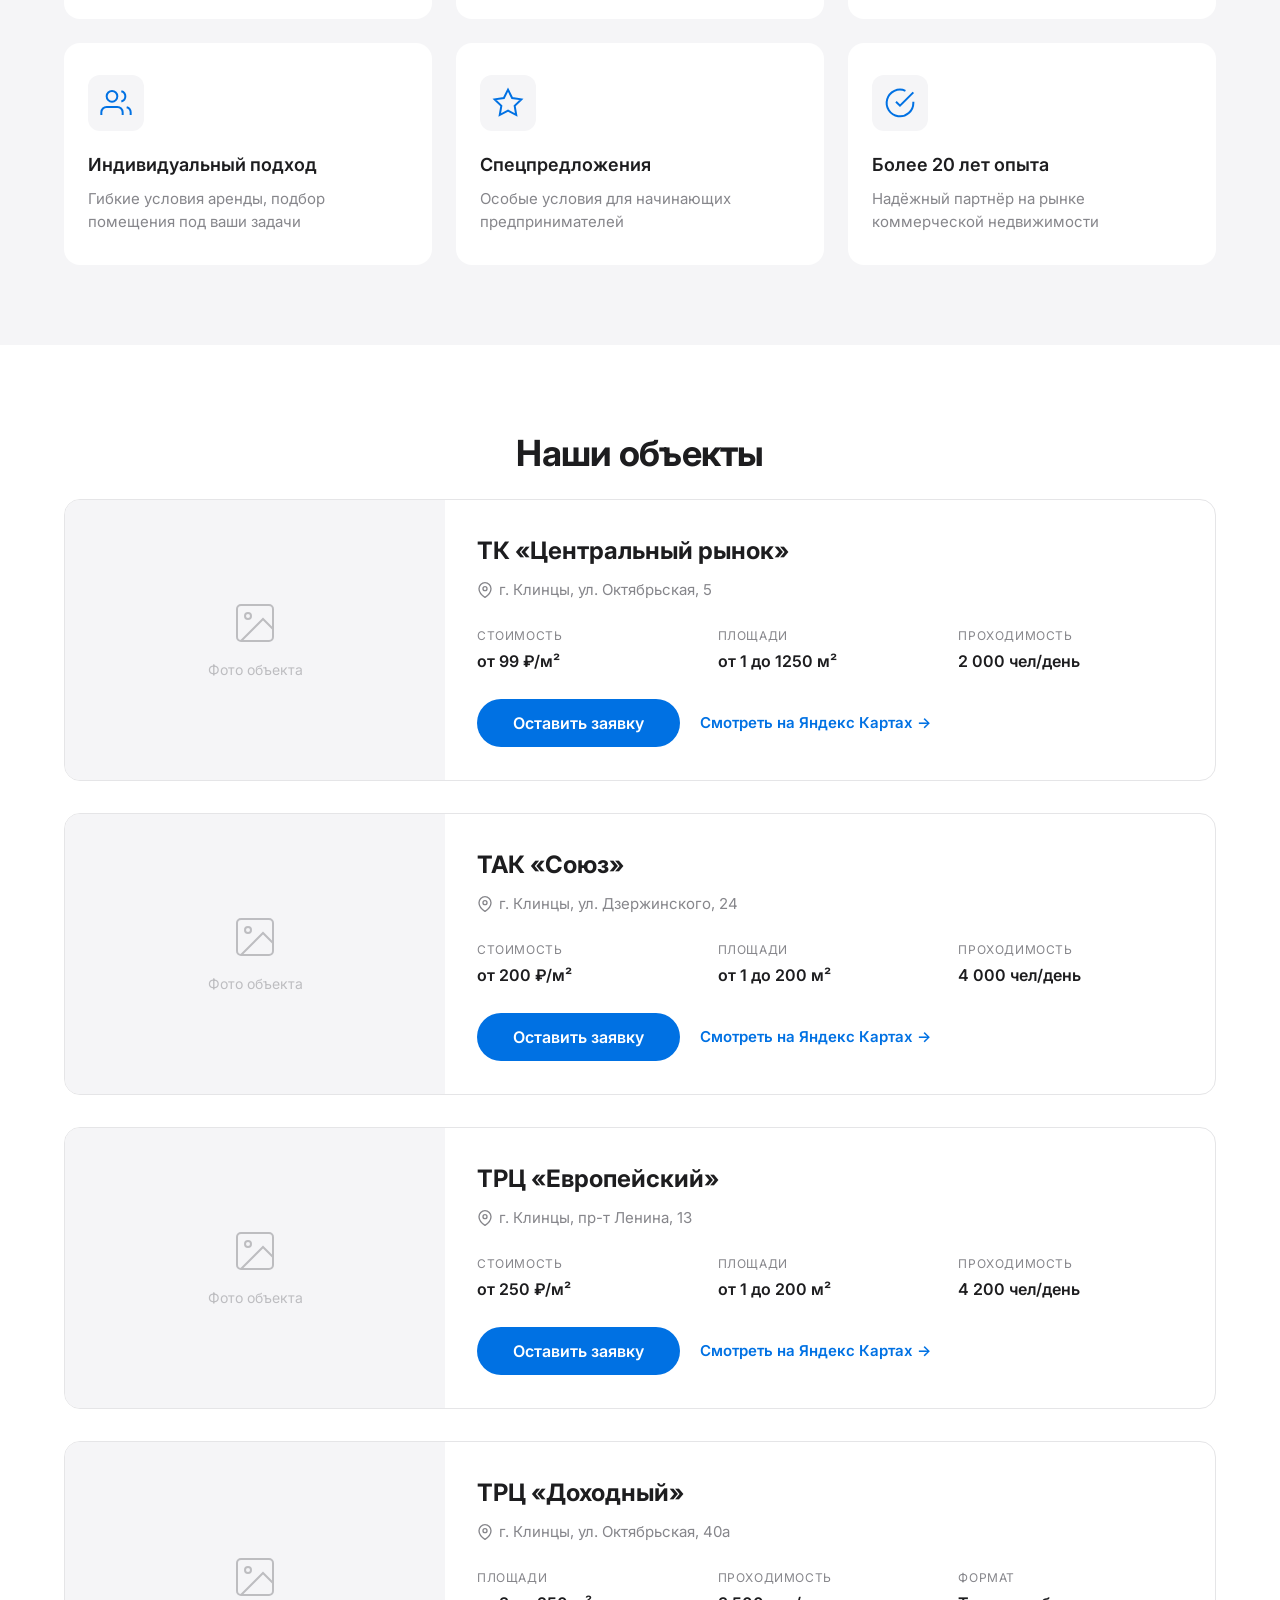
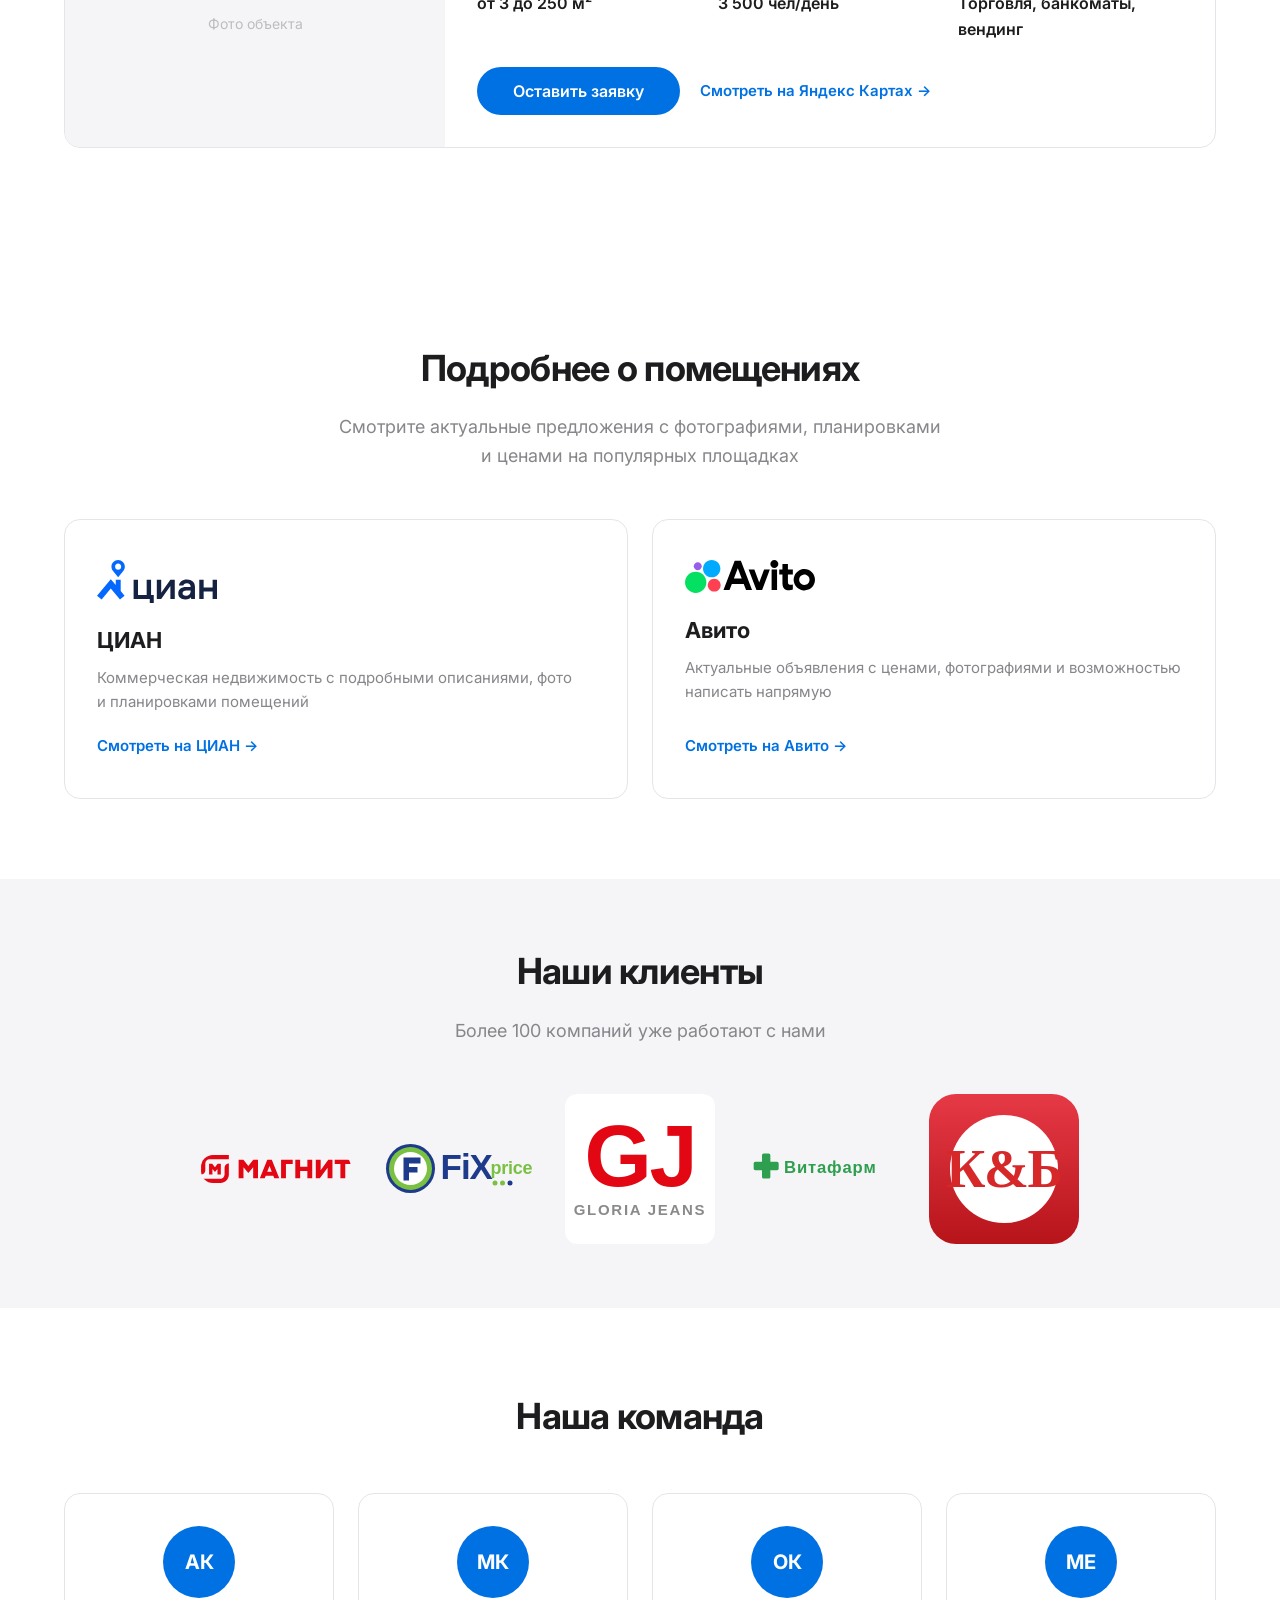
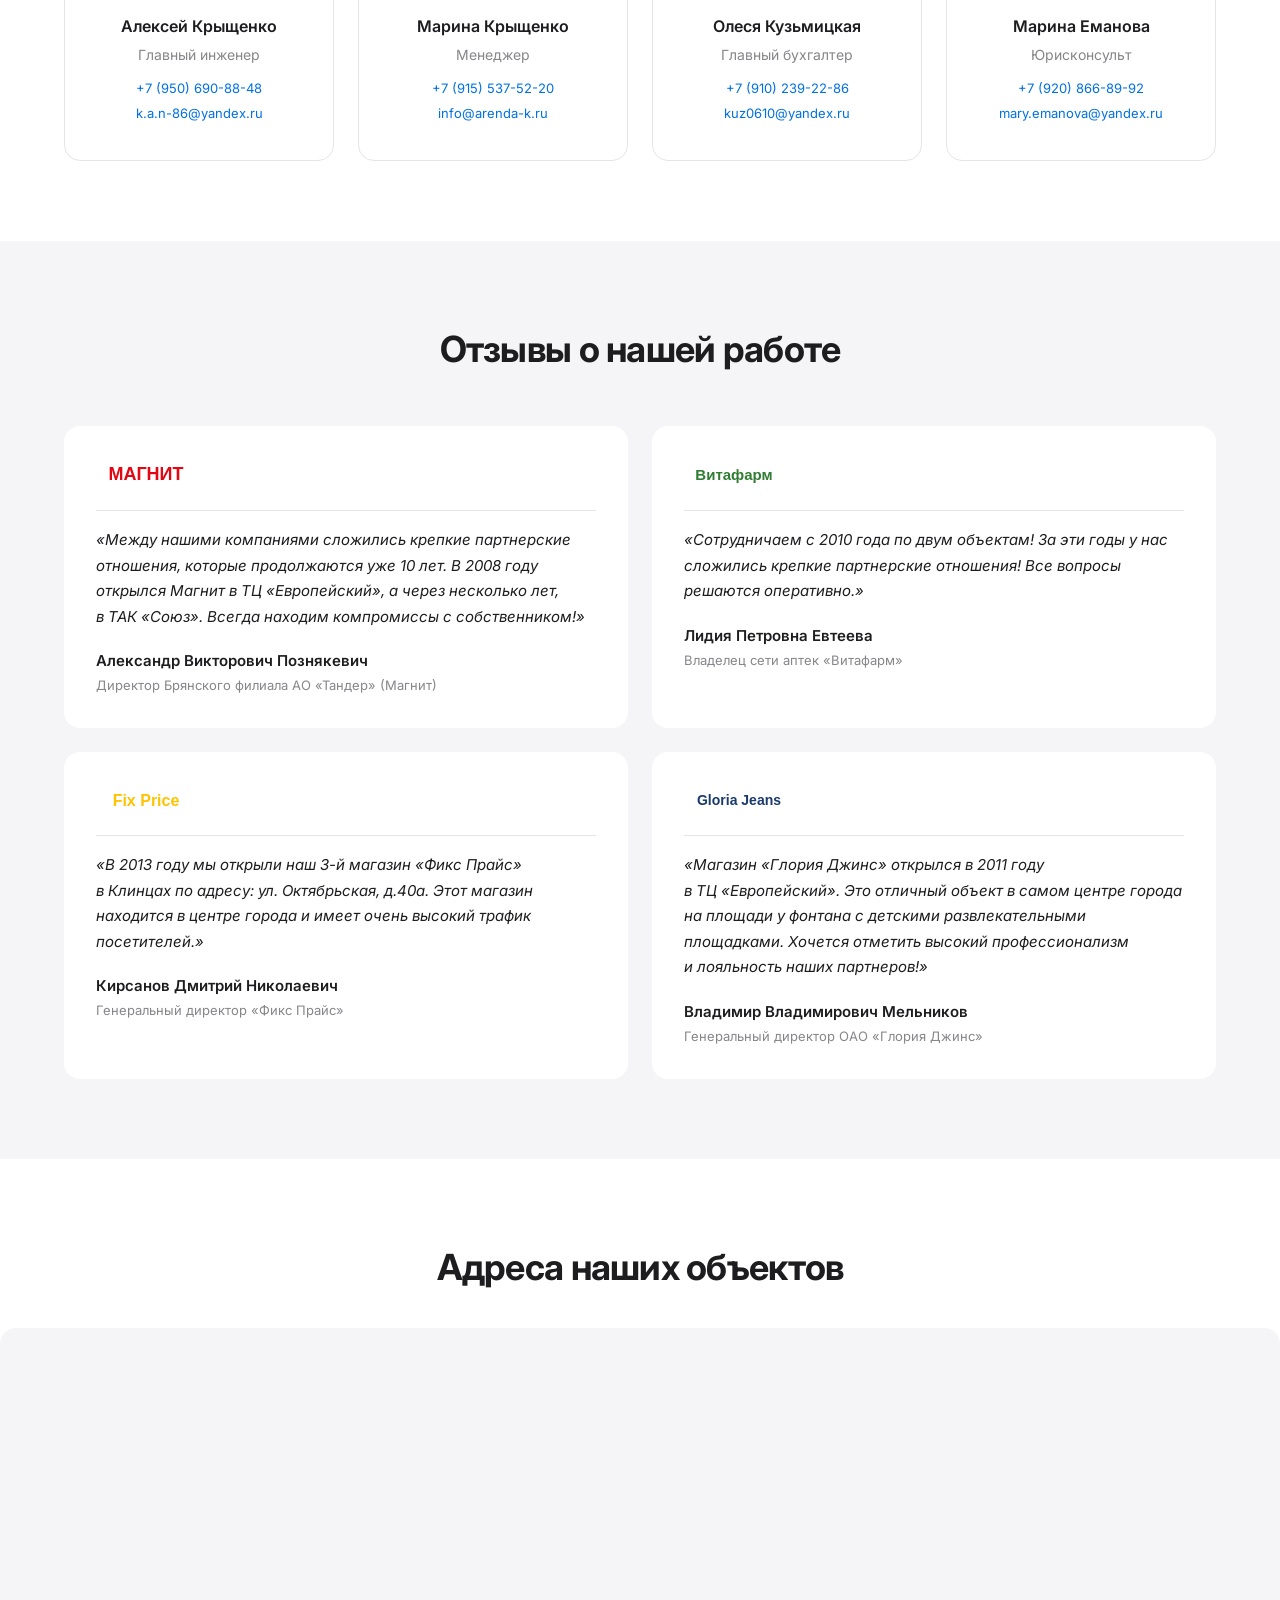
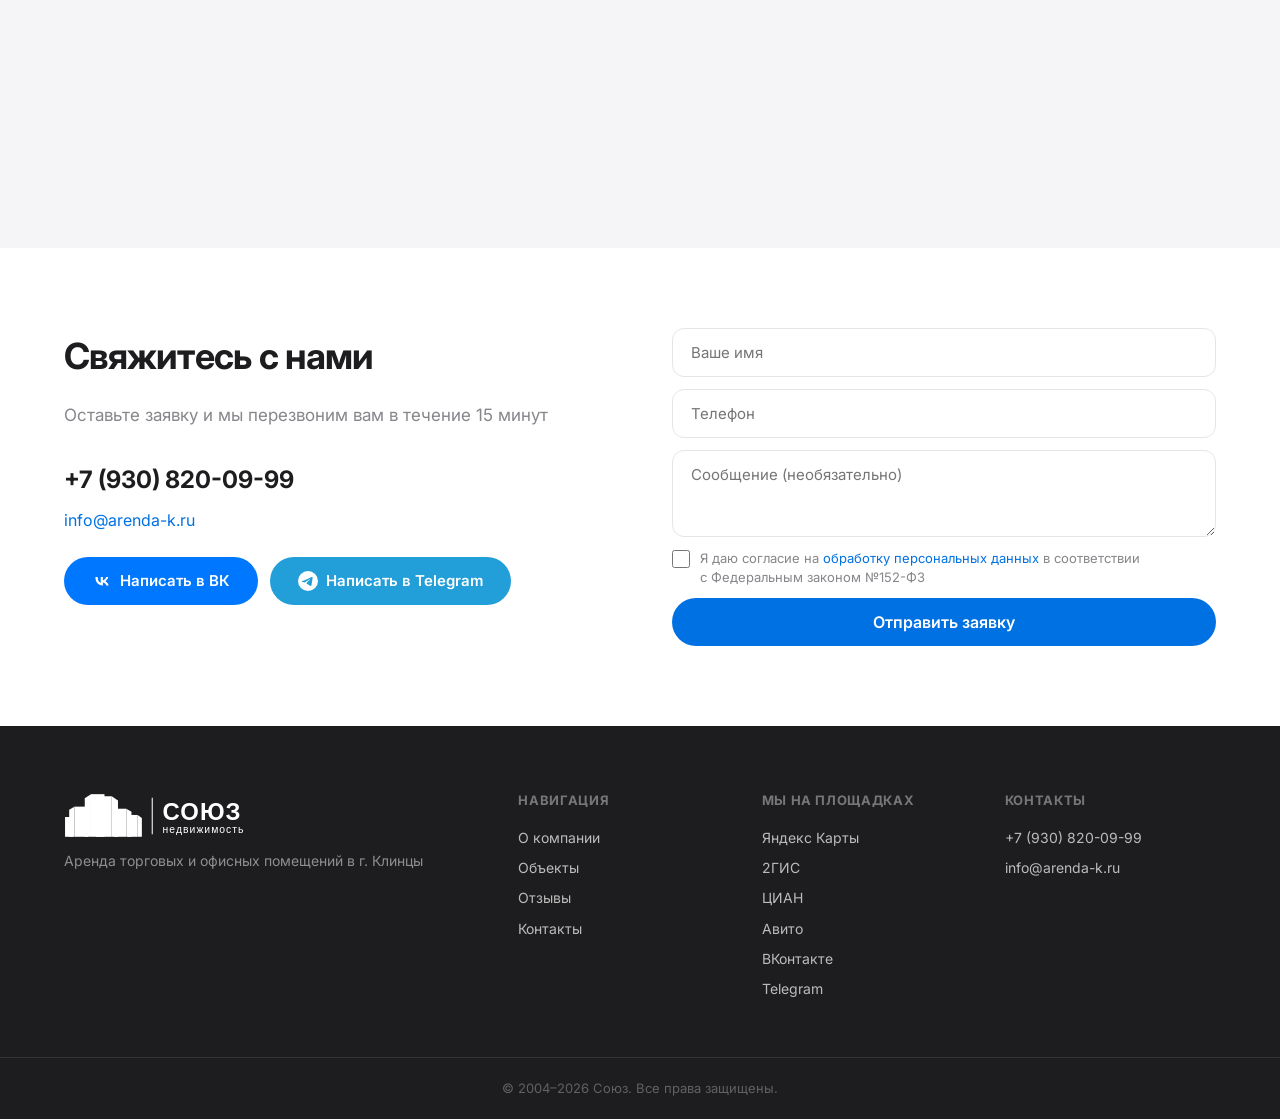
==== commit 6e17847c: "Revert footer ЦИАН/Авито links to plain text Logos stay in the "Подробнее о помещениях" block only. " ====
--- a/index.html
+++ b/index.html
@@ -652,8 +652,8 @@
                 <h4>Мы на площадках</h4>
                 <a href="https://yandex.com/maps/org/soyuz/26201175291/" target="_blank" rel="noopener">Яндекс Карты</a>
                 <a href="https://2gis.ru/klincy/firm/70000001047998834" target="_blank" rel="noopener">2ГИС</a>
-                <a href="https://www.cian.ru/company/18791894/" target="_blank" rel="noopener" style="background:#fff;border-radius:6px;padding:4px 8px;display:inline-flex;align-items:center"><img src="images/logo-cian.svg" alt="ЦИАН" height="22"></a>
-                <a href="https://www.avito.ru/brands/i46334220/all/kommercheskaya_nedvizhimost?gdlkerfdnwq=101&page_from=from_item_card&iid=8008930392&sellerId=ad1a329158d3c7d6ffb4b693c0ae8358" target="_blank" rel="noopener" style="background:#fff;border-radius:6px;padding:4px 8px;display:inline-flex;align-items:center"><img src="images/logo-avito.svg" alt="Авито" height="22"></a>
+                <a href="https://www.cian.ru/company/18791894/" target="_blank" rel="noopener">ЦИАН</a>
+                <a href="https://www.avito.ru/brands/i46334220/all/kommercheskaya_nedvizhimost?gdlkerfdnwq=101&page_from=from_item_card&iid=8008930392&sellerId=ad1a329158d3c7d6ffb4b693c0ae8358" target="_blank" rel="noopener">Авито</a>
                 <a href="https://vk.com/arenda_klintsy" target="_blank" rel="noopener">ВКонтакте</a>
                 <a href="https://t.me/arendaklintsy32" target="_blank" rel="noopener">Telegram</a>
             </div>
